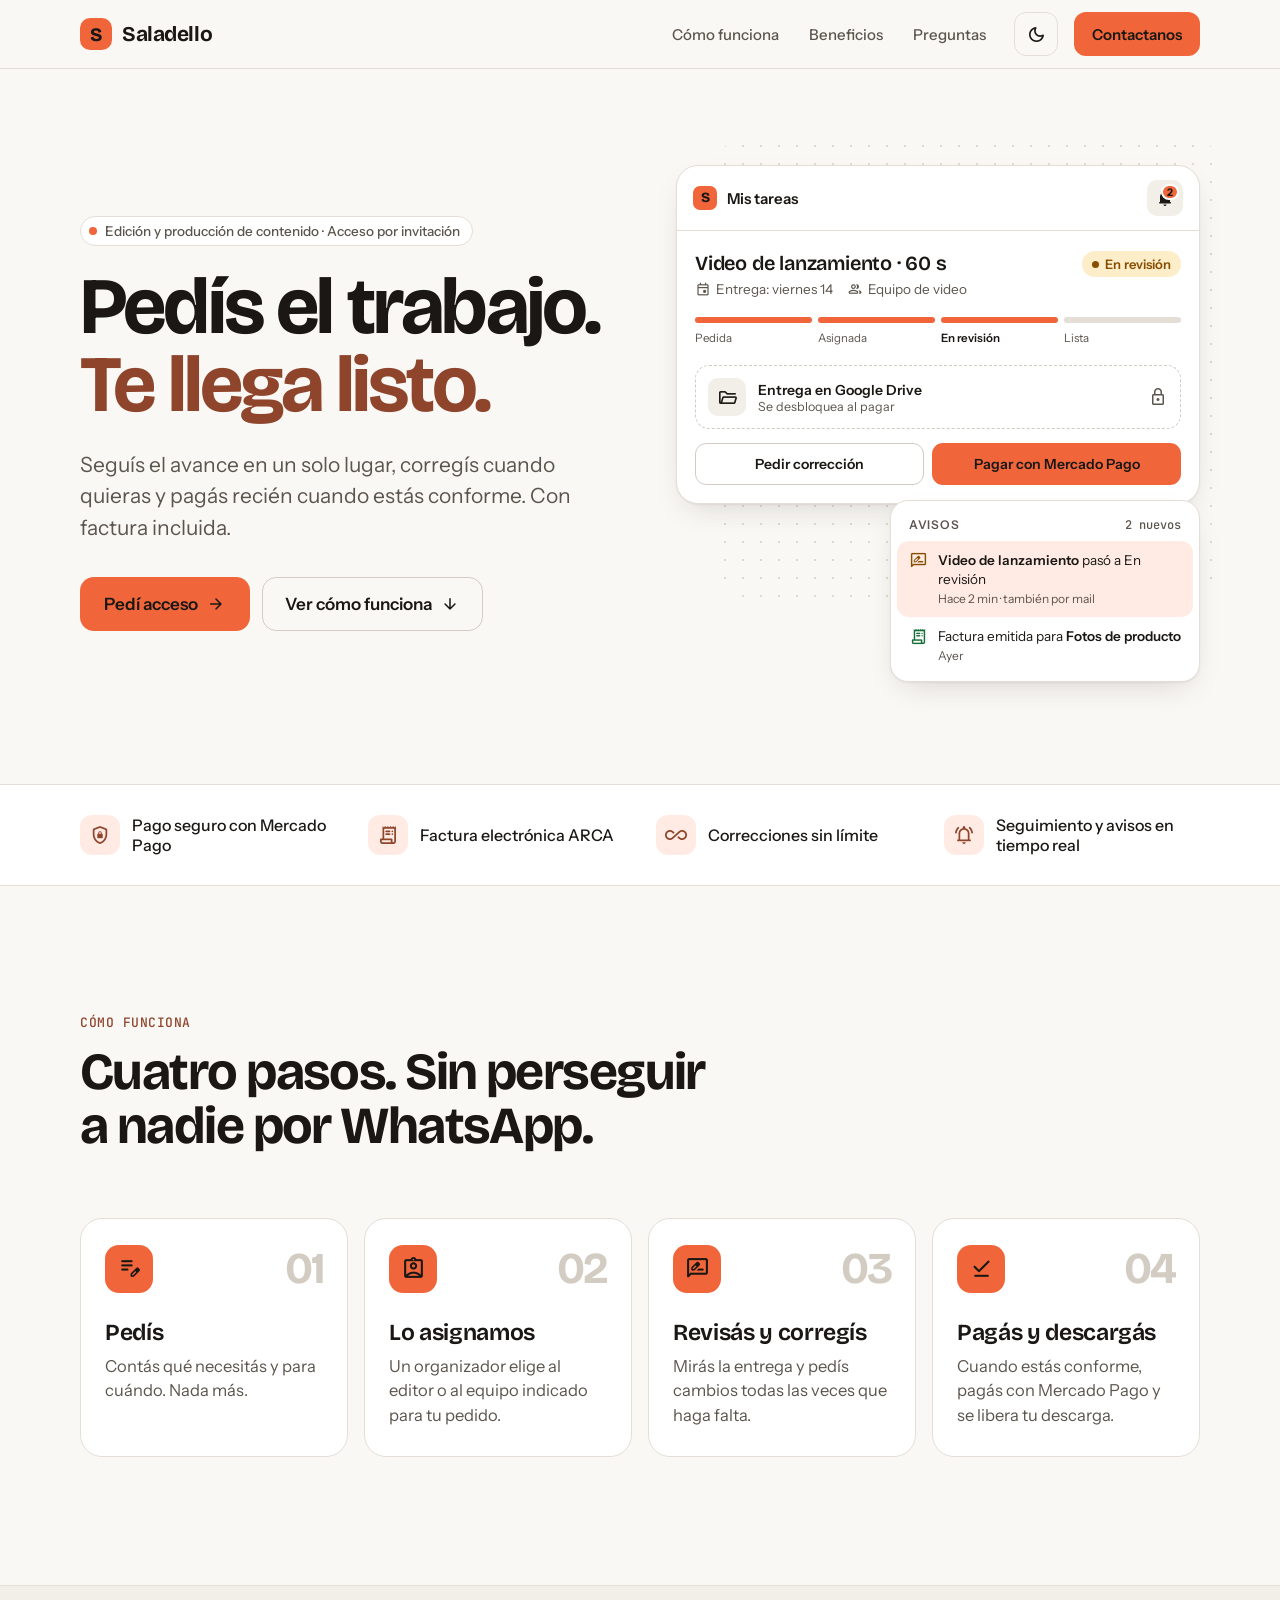
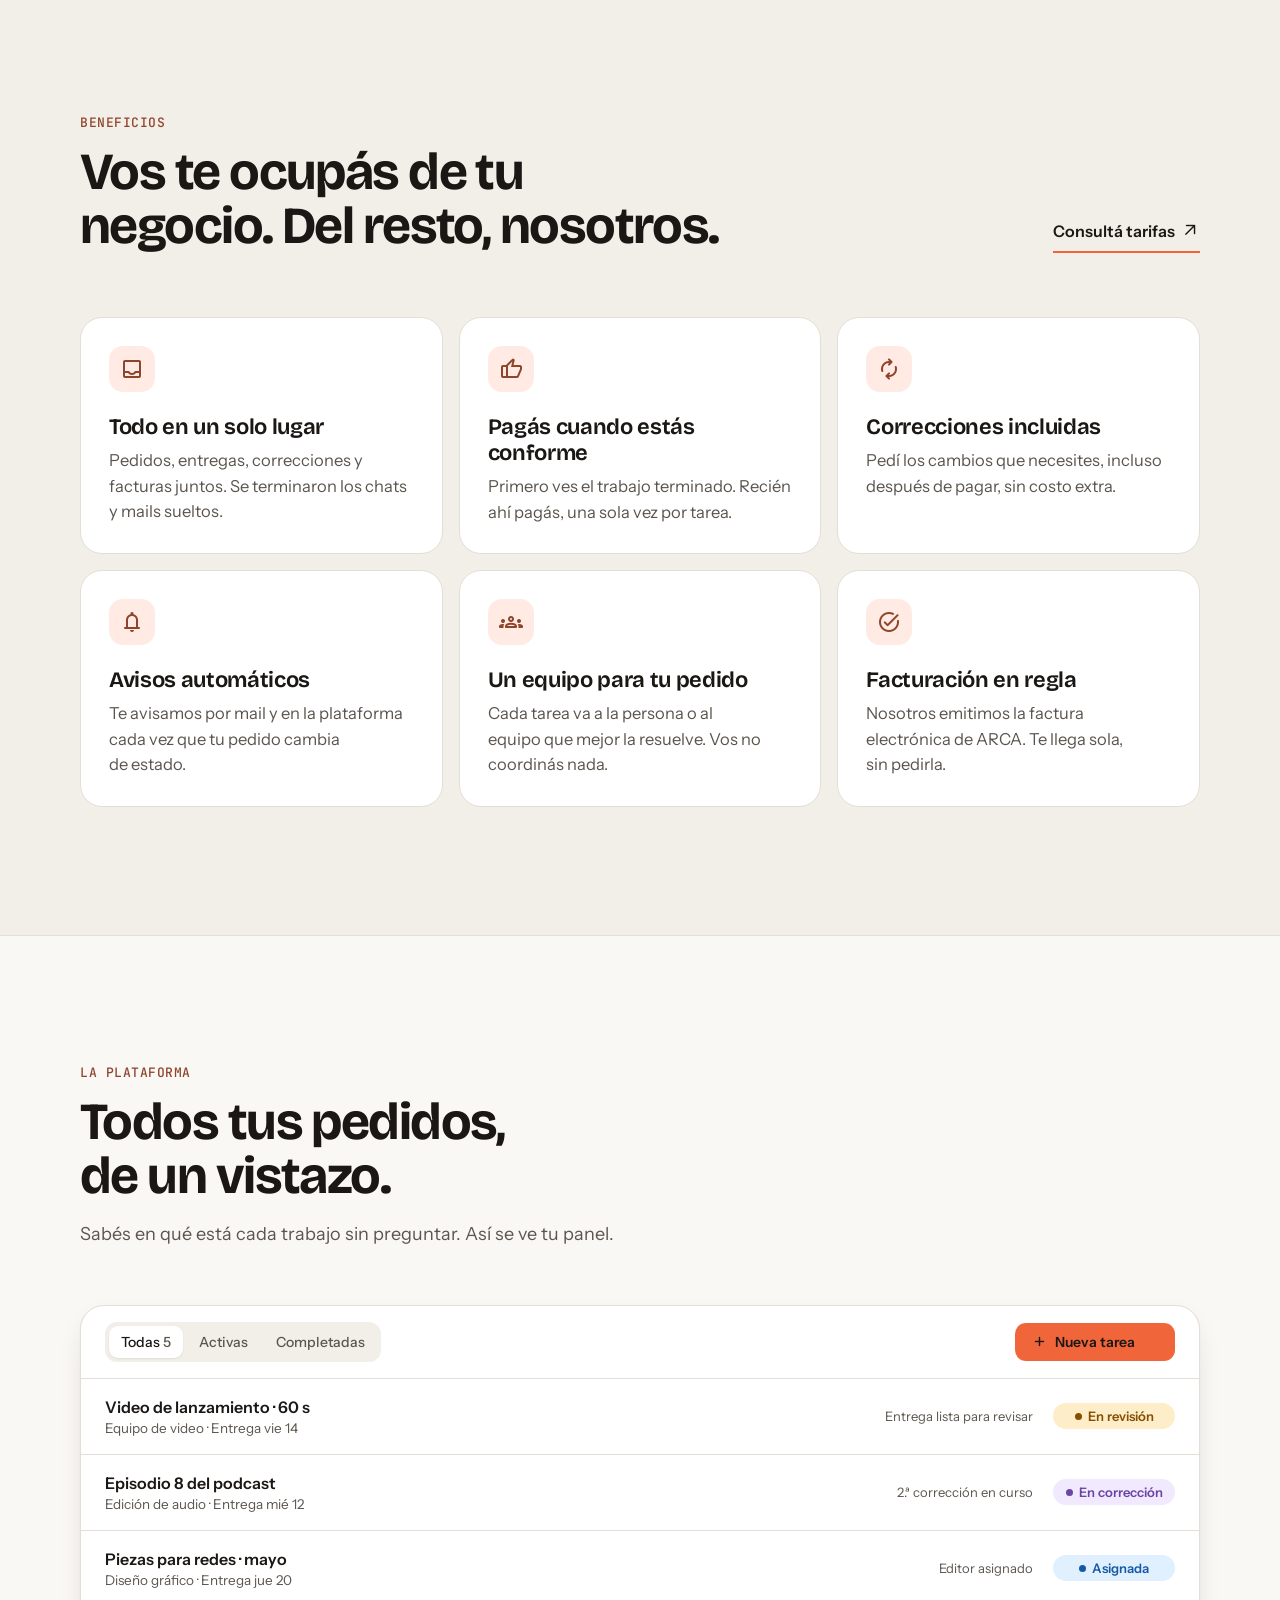
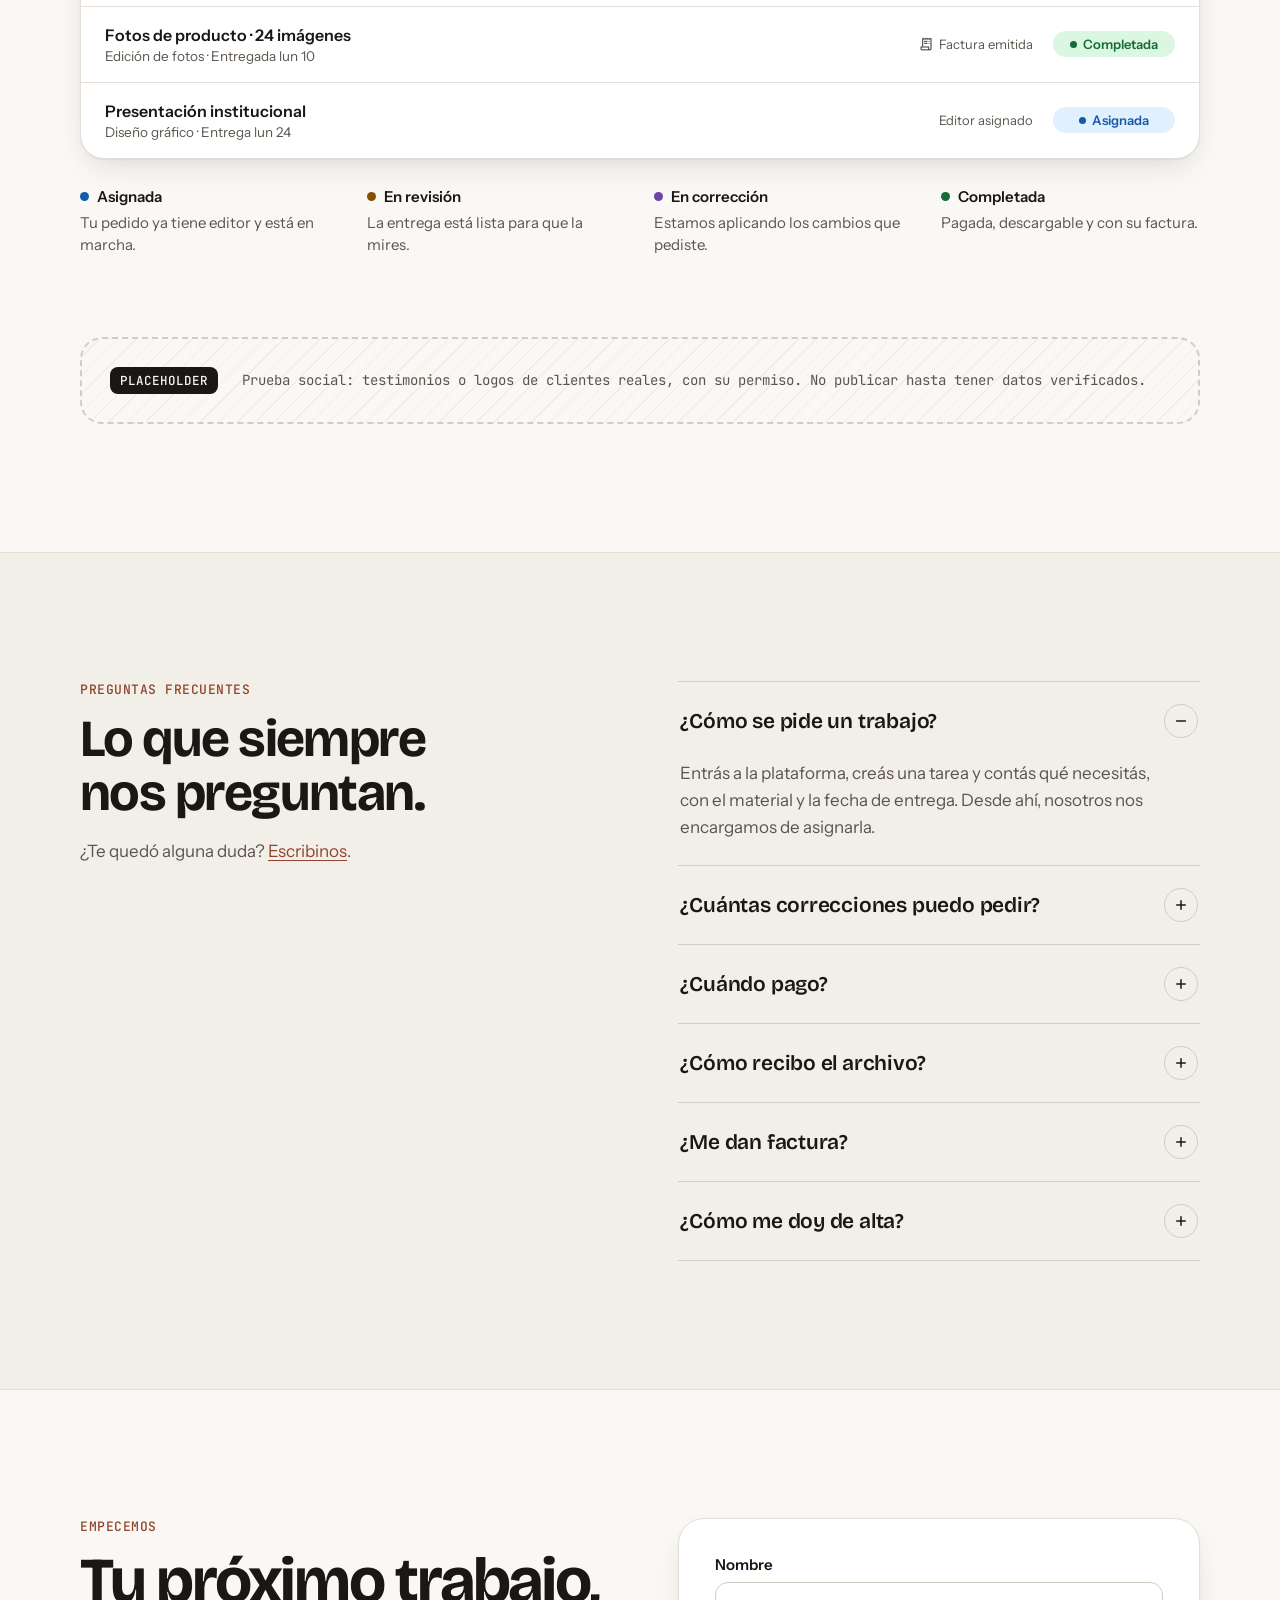
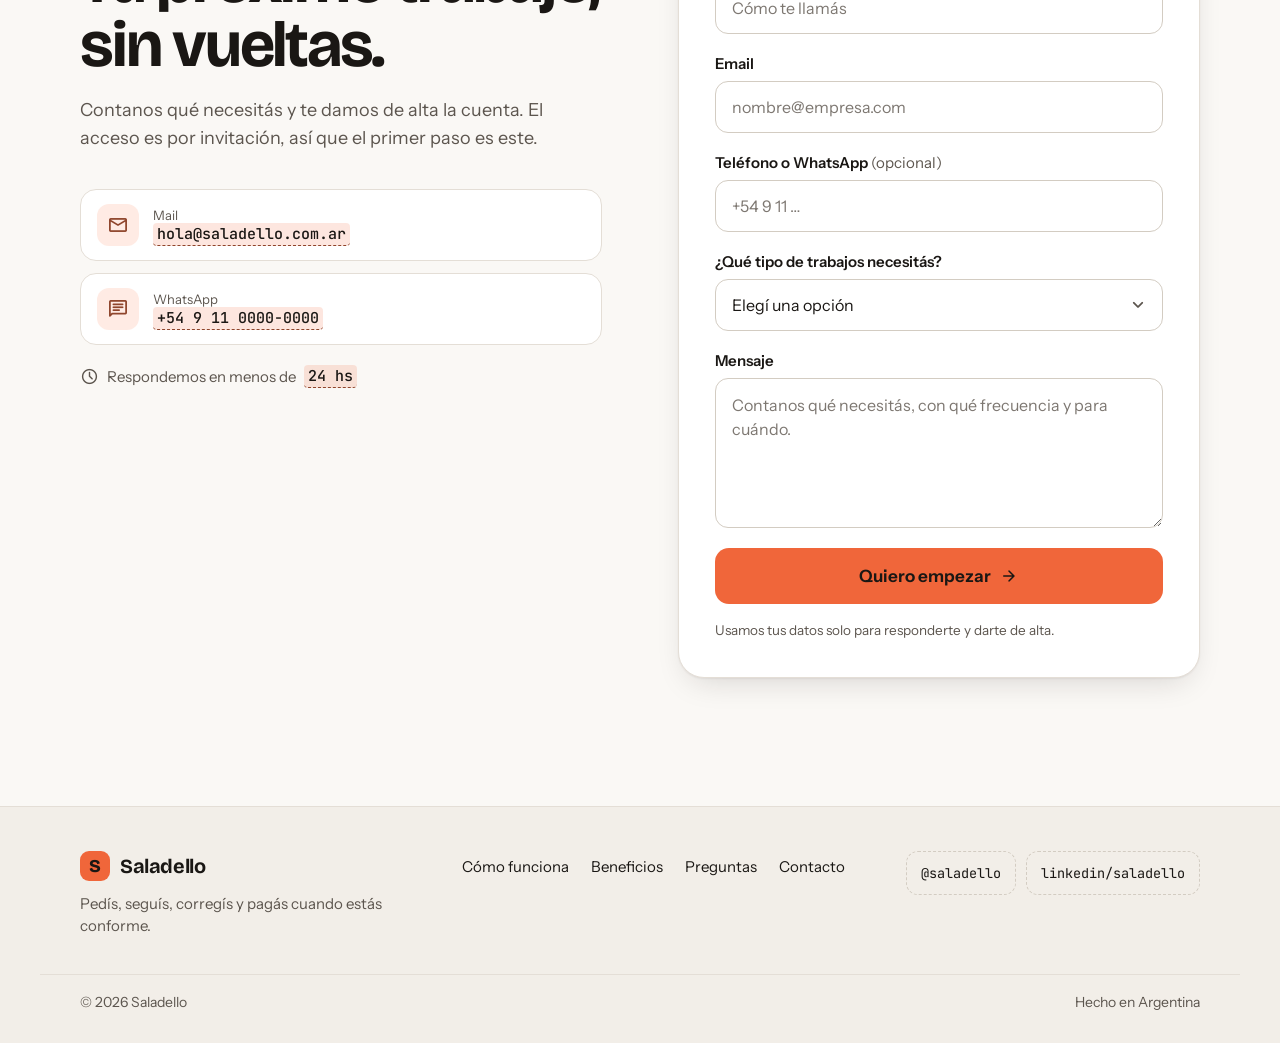
==== index.html @ 40bfe6dd "Landing de Saladello desde el diseño de Claude Design Página estática (HTML, CSS y JS) con modo clar" ====
<!DOCTYPE html>
<html lang="es-AR">
<head>
<meta charset="utf-8">
<meta name="viewport" content="width=device-width, initial-scale=1">
<title>Saladello — Pedís el trabajo, te llega listo</title>
<meta name="description" content="Pedí trabajos de edición a un equipo de editores, seguí el avance en un solo lugar, corregí cuando quieras y pagá recién cuando estás conforme, con factura incluida.">
<meta name="theme-color" content="#FAF8F5" media="(prefers-color-scheme: light)">
<meta name="theme-color" content="#141210" media="(prefers-color-scheme: dark)">
<script>
  // Aplica el tema antes de pintar para evitar el parpadeo.
  (function () {
    try {
      var t = localStorage.getItem('saladello-theme');
      if (t !== 'light' && t !== 'dark') t = matchMedia('(prefers-color-scheme: dark)').matches ? 'dark' : 'light';
      document.documentElement.dataset.theme = t;
    } catch (e) { document.documentElement.dataset.theme = 'light'; }
  })();
</script>
<link rel="preconnect" href="https://fonts.googleapis.com">
<link rel="preconnect" href="https://fonts.gstatic.com" crossorigin>
<link rel="stylesheet" href="https://fonts.googleapis.com/css2?family=Bricolage+Grotesque:opsz,wght@12..96,500..800&family=Instrument+Sans:wght@400..700&family=JetBrains+Mono:wght@400;500&display=swap">
<link rel="stylesheet" href="https://fonts.googleapis.com/css2?family=Material+Symbols+Rounded:opsz,wght,FILL,GRAD@20..48,300..500,0..1,0&display=block">
<link rel="stylesheet" href="styles.css">
</head>
<body>

<a class="skip" href="#contenido">Saltar al contenido</a>

<header class="site-header">
  <nav class="nav" aria-label="Principal">
    <a href="#inicio" class="brand" aria-label="Saladello, ir al inicio">
      <span class="logo" aria-hidden="true">S</span>
      <span class="brand-name">Saladello</span>
    </a>
    <div class="nav-links">
      <a href="#como-funciona">Cómo funciona</a>
      <a href="#beneficios">Beneficios</a>
      <a href="#preguntas">Preguntas</a>
    </div>
    <button type="button" class="icon-btn nav-theme" data-theme-toggle aria-label="Cambiar a modo oscuro" title="Cambiar a modo oscuro"><span class="ms" aria-hidden="true" data-theme-icon>dark_mode</span></button>
    <a href="#contacto" class="btn btn-sm btn-primary">Contactanos</a>
    <button type="button" class="icon-btn menu-btn" id="menu-btn" aria-expanded="false" aria-controls="menu-movil" aria-label="Abrir menú"><span class="ms ms-24" aria-hidden="true">menu</span></button>
  </nav>
  <div id="menu-movil" class="mobile-menu" hidden>
    <a href="#como-funciona">Cómo funciona</a>
    <a href="#beneficios">Beneficios</a>
    <a href="#preguntas">Preguntas</a>
    <button type="button" data-theme-toggle><span class="ms" aria-hidden="true" data-theme-icon>dark_mode</span><span data-theme-label>Cambiar a modo oscuro</span></button>
  </div>
</header>

<main id="contenido">

<section id="inicio" class="hero wrap" aria-labelledby="hero-title">
  <div>
    <p class="pill"><span class="dot" aria-hidden="true"></span>Edición y producción de contenido · Acceso por invitación</p>
    <h1 id="hero-title">Pedís el trabajo. <span class="accent-text">Te llega listo.</span></h1>
    <p class="lead">Seguís el avance en un solo lugar, corregís cuando quieras y pagás recién cuando estás conforme. Con factura incluida.</p>
    <div class="hero-ctas">
      <a href="#contacto" class="btn btn-lg btn-primary">Pedí acceso<span class="ms" aria-hidden="true">arrow_forward</span></a>
      <a href="#como-funciona" class="btn btn-lg btn-ghost">Ver cómo funciona<span class="ms" aria-hidden="true">arrow_downward</span></a>
    </div>
  </div>

  <div class="mock" role="img" aria-label="Ejemplo de la plataforma: una tarea en estado En revisión con su avance, la entrega en Google Drive y el aviso de cambio de estado.">
    <div class="mock-dots" aria-hidden="true"></div>
    <div class="card mock-card" aria-hidden="true">
      <div class="mock-top">
        <span class="logo logo-xs">S</span>
        <span class="mock-title">Mis tareas</span>
        <span class="bell"><span class="ms ms-fill">notifications</span><span class="badge">2</span></span>
      </div>
      <div class="mock-body">
        <div class="task-head">
          <div class="task-info">
            <div class="task-name">Video de lanzamiento · 60 s</div>
            <div class="task-meta"><span><span class="ms ms-16">event</span>Entrega: viernes 14</span><span><span class="ms ms-16">group</span>Equipo de video</span></div>
          </div>
          <span class="status st-amber"><span class="sdot"></span>En revisión</span>
        </div>
        <div class="progress"><div class="on"></div><div class="on"></div><div class="on"></div><div></div></div>
        <div class="progress-labels"><span>Pedida</span><span>Asignada</span><span class="cur">En revisión</span><span>Lista</span></div>
        <div class="drive">
          <span class="drive-icon"><span class="ms">folder_open</span></span>
          <div class="drive-text"><div class="t">Entrega en Google Drive</div><div class="s">Se desbloquea al pagar</div></div>
          <span class="ms muted">lock</span>
        </div>
        <div class="mock-actions">
          <span class="fake-btn">Pedir corrección</span>
          <span class="fake-btn primary">Pagar con Mercado Pago</span>
        </div>
      </div>
    </div>
    <div class="card notif" aria-hidden="true">
      <div class="notif-head"><span>Avisos</span><span class="mono">2 nuevos</span></div>
      <div class="notif-item unread">
        <span class="ms amber">rate_review</span>
        <div><strong>Video de lanzamiento</strong> pasó a En revisión<div class="when">Hace 2 min · también por mail</div></div>
      </div>
      <div class="notif-item">
        <span class="ms green">receipt_long</span>
        <div>Factura emitida para <strong>Fotos de producto</strong><div class="when">Ayer</div></div>
      </div>
    </div>
  </div>
</section>

<section class="guarantees" aria-label="Garantías">
  <ul class="wrap">
    <li><span class="g-icon ms" aria-hidden="true">shield_lock</span>Pago seguro con Mercado Pago</li>
    <li><span class="g-icon ms" aria-hidden="true">receipt_long</span>Factura electrónica ARCA</li>
    <li><span class="g-icon ms" aria-hidden="true">all_inclusive</span>Correcciones sin límite</li>
    <li><span class="g-icon ms" aria-hidden="true">notifications_active</span>Seguimiento y avisos en tiempo real</li>
  </ul>
</section>

<section id="como-funciona" class="section wrap" aria-labelledby="como-title">
  <div data-reveal="0" class="sec-head">
    <p class="eyebrow">CÓMO FUNCIONA</p>
    <h2 id="como-title">Cuatro pasos. Sin perseguir a nadie por WhatsApp.</h2>
  </div>
  <ol class="steps">
    <li data-reveal="0" class="tile">
      <div class="step-top"><span class="step-icon ms" aria-hidden="true">edit_note</span><span class="step-num">01</span></div>
      <h3>Pedís</h3>
      <p>Contás qué necesitás y para cuándo. Nada más.</p>
    </li>
    <li data-reveal="80" class="tile">
      <div class="step-top"><span class="step-icon ms" aria-hidden="true">assignment_ind</span><span class="step-num">02</span></div>
      <h3>Lo asignamos</h3>
      <p>Un organizador elige al editor o al equipo indicado para tu pedido.</p>
    </li>
    <li data-reveal="160" class="tile">
      <div class="step-top"><span class="step-icon ms" aria-hidden="true">rate_review</span><span class="step-num">03</span></div>
      <h3>Revisás y corregís</h3>
      <p>Mirás la entrega y pedís cambios todas las veces que haga falta.</p>
    </li>
    <li data-reveal="240" class="tile">
      <div class="step-top"><span class="step-icon ms" aria-hidden="true">download_done</span><span class="step-num">04</span></div>
      <h3>Pagás y descargás</h3>
      <p>Cuando estás conforme, pagás con Mercado Pago y se libera tu descarga.</p>
    </li>
  </ol>
</section>

<section id="beneficios" class="band" aria-labelledby="ben-title">
  <div class="section wrap">
    <div data-reveal="0" class="ben-head">
      <div class="sec-head">
        <p class="eyebrow">BENEFICIOS</p>
        <h2 id="ben-title">Vos te ocupás de tu negocio. Del resto, nosotros.</h2>
      </div>
      <a href="#contacto" class="underline-link">Consultá tarifas<span class="ms" aria-hidden="true">arrow_outward</span></a>
    </div>
    <div class="benefits">
      <article data-reveal="0" class="tile">
        <span class="b-icon ms" aria-hidden="true">inbox</span>
        <h3>Todo en un solo lugar</h3>
        <p>Pedidos, entregas, correcciones y facturas juntos. Se terminaron los chats y mails sueltos.</p>
      </article>
      <article data-reveal="60" class="tile">
        <span class="b-icon ms" aria-hidden="true">thumb_up</span>
        <h3>Pagás cuando estás conforme</h3>
        <p>Primero ves el trabajo terminado. Recién ahí pagás, una sola vez por tarea.</p>
      </article>
      <article data-reveal="120" class="tile">
        <span class="b-icon ms" aria-hidden="true">autorenew</span>
        <h3>Correcciones incluidas</h3>
        <p>Pedí los cambios que necesites, incluso después de pagar, sin costo extra.</p>
      </article>
      <article data-reveal="0" class="tile">
        <span class="b-icon ms" aria-hidden="true">notifications</span>
        <h3>Avisos automáticos</h3>
        <p>Te avisamos por mail y en la plataforma cada vez que tu pedido cambia de estado.</p>
      </article>
      <article data-reveal="60" class="tile">
        <span class="b-icon ms" aria-hidden="true">groups</span>
        <h3>Un equipo para tu pedido</h3>
        <p>Cada tarea va a la persona o al equipo que mejor la resuelve. Vos no coordinás nada.</p>
      </article>
      <article data-reveal="120" class="tile">
        <span class="b-icon ms" aria-hidden="true">task_alt</span>
        <h3>Facturación en regla</h3>
        <p>Nosotros emitimos la factura electrónica de ARCA. Te llega sola, sin pedirla.</p>
      </article>
    </div>
  </div>
</section>

<section id="producto" class="section wrap" aria-labelledby="prod-title">
  <div data-reveal="0" class="sec-head wide">
    <p class="eyebrow">LA PLATAFORMA</p>
    <h2 id="prod-title">Todos tus pedidos, de un vistazo.</h2>
    <p class="sub">Sabés en qué está cada trabajo sin preguntar. Así se ve tu panel.</p>
  </div>
  <div data-reveal="0" class="card panel" role="img" aria-label="Vista de ejemplo de la lista de tareas con estados Asignada, En revisión, Completada y En corrección.">
    <div class="panel-bar" aria-hidden="true">
      <div class="tabs"><span class="active">Todas <span class="muted">5</span></span><span>Activas</span><span>Completadas</span></div>
      <span class="fake-btn primary new-task"><span class="ms ms-19">add</span>Nueva tarea</span>
    </div>
    <div aria-hidden="true">
      <div class="row">
        <div class="row-main"><div class="row-title">Video de lanzamiento · 60 s</div><div class="row-sub">Equipo de video · Entrega vie 14</div></div>
        <span class="row-note">Entrega lista para revisar</span>
        <span class="status st-amber fixed"><span class="sdot"></span>En revisión</span>
      </div>
      <div class="row">
        <div class="row-main"><div class="row-title">Episodio 8 del podcast</div><div class="row-sub">Edición de audio · Entrega mié 12</div></div>
        <span class="row-note">2.ª corrección en curso</span>
        <span class="status st-violet fixed"><span class="sdot"></span>En corrección</span>
      </div>
      <div class="row">
        <div class="row-main"><div class="row-title">Piezas para redes · mayo</div><div class="row-sub">Diseño gráfico · Entrega jue 20</div></div>
        <span class="row-note">Editor asignado</span>
        <span class="status st-blue fixed"><span class="sdot"></span>Asignada</span>
      </div>
      <div class="row">
        <div class="row-main"><div class="row-title">Fotos de producto · 24 imágenes</div><div class="row-sub">Edición de fotos · Entregada lun 10</div></div>
        <span class="row-note"><span class="ms ms-16">receipt_long</span>Factura emitida</span>
        <span class="status st-green fixed"><span class="sdot"></span>Completada</span>
      </div>
      <div class="row">
        <div class="row-main"><div class="row-title">Presentación institucional</div><div class="row-sub">Diseño gráfico · Entrega lun 24</div></div>
        <span class="row-note">Editor asignado</span>
        <span class="status st-blue fixed"><span class="sdot"></span>Asignada</span>
      </div>
    </div>
  </div>
  <dl class="legend">
    <div><dt><span class="ldot" style="background:var(--blue-fg)" aria-hidden="true"></span>Asignada</dt><dd>Tu pedido ya tiene editor y está en marcha.</dd></div>
    <div><dt><span class="ldot" style="background:var(--amber-fg)" aria-hidden="true"></span>En revisión</dt><dd>La entrega está lista para que la mires.</dd></div>
    <div><dt><span class="ldot" style="background:var(--violet-fg)" aria-hidden="true"></span>En corrección</dt><dd>Estamos aplicando los cambios que pediste.</dd></div>
    <div><dt><span class="ldot" style="background:var(--green-fg)" aria-hidden="true"></span>Completada</dt><dd>Pagada, descargable y con su factura.</dd></div>
  </dl>

  <aside class="social-placeholder" id="social-proof" aria-label="Espacio reservado para prueba social">
    <span class="ph-tag">PLACEHOLDER</span>
    <p>Prueba social: testimonios o logos de clientes reales, con su permiso. No publicar hasta tener datos verificados.</p>
  </aside>
</section>

<section id="preguntas" class="band" aria-labelledby="faq-title">
  <div class="section wrap faq-grid">
    <div data-reveal="0">
      <p class="eyebrow">PREGUNTAS FRECUENTES</p>
      <h2 id="faq-title">Lo que siempre nos preguntan.</h2>
      <p class="sub">¿Te quedó alguna duda? <a href="#contacto">Escribinos</a>.</p>
    </div>
    <div class="faq" id="faq">
      <div class="faq-item">
        <h3><button type="button" id="faq-b0" aria-expanded="true" aria-controls="faq-p0">¿Cómo se pide un trabajo?<span class="faq-icon ms" aria-hidden="true">remove</span></button></h3>
        <div id="faq-p0" role="region" aria-labelledby="faq-b0" class="faq-panel">Entrás a la plataforma, creás una tarea y contás qué necesitás, con el material y la fecha de entrega. Desde ahí, nosotros nos encargamos de asignarla.</div>
      </div>
      <div class="faq-item">
        <h3><button type="button" id="faq-b1" aria-expanded="false" aria-controls="faq-p1">¿Cuántas correcciones puedo pedir?<span class="faq-icon ms" aria-hidden="true">add</span></button></h3>
        <div id="faq-p1" role="region" aria-labelledby="faq-b1" class="faq-panel" hidden>Todas las que necesites. Pedís los cambios desde la misma tarea y te avisamos cuando estén listos para revisar.</div>
      </div>
      <div class="faq-item">
        <h3><button type="button" id="faq-b2" aria-expanded="false" aria-controls="faq-p2">¿Cuándo pago?<span class="faq-icon ms" aria-hidden="true">add</span></button></h3>
        <div id="faq-p2" role="region" aria-labelledby="faq-b2" class="faq-panel" hidden>Recién cuando estás conforme con el trabajo. Pagás por Mercado Pago una sola vez por tarea, aunque después pidas más correcciones.</div>
      </div>
      <div class="faq-item">
        <h3><button type="button" id="faq-b3" aria-expanded="false" aria-controls="faq-p3">¿Cómo recibo el archivo?<span class="faq-icon ms" aria-hidden="true">add</span></button></h3>
        <div id="faq-p3" role="region" aria-labelledby="faq-b3" class="faq-panel" hidden>El editor sube el resultado a una carpeta de Google Drive. Cuando pagás, se te desbloquea el link de descarga dentro de la tarea.</div>
      </div>
      <div class="faq-item">
        <h3><button type="button" id="faq-b4" aria-expanded="false" aria-controls="faq-p4">¿Me dan factura?<span class="faq-icon ms" aria-hidden="true">add</span></button></h3>
        <div id="faq-p4" role="region" aria-labelledby="faq-b4" class="faq-panel" hidden>Sí. Emitimos la factura electrónica de ARCA (ex AFIP) por cada tarea pagada y te avisamos cuando está disponible.</div>
      </div>
      <div class="faq-item">
        <h3><button type="button" id="faq-b5" aria-expanded="false" aria-controls="faq-p5">¿Cómo me doy de alta?<span class="faq-icon ms" aria-hidden="true">add</span></button></h3>
        <div id="faq-p5" role="region" aria-labelledby="faq-b5" class="faq-panel" hidden>El acceso es por invitación, no hay registro público. Escribinos desde el formulario de abajo y te creamos la cuenta.</div>
      </div>
    </div>
  </div>
</section>

<section id="contacto" class="section wrap" aria-labelledby="contact-title">
  <div class="contact-grid">
    <div data-reveal="0">
      <p class="eyebrow">EMPECEMOS</p>
      <h2 id="contact-title" class="h-xl">Tu próximo trabajo, sin vueltas.</h2>
      <p class="sub narrow">Contanos qué necesitás y te damos de alta la cuenta. El acceso es por invitación, así que el primer paso es este.</p>
      <ul class="channels">
        <li><a data-href="mail" href="#" class="channel"><span class="b-icon ms" aria-hidden="true">mail</span><span class="ch-text"><span class="ch-label">Mail</span><span class="ph" data-ph="contactEmail" title="Marcador: reemplazar por el mail real"></span></span></a></li>
        <li><a data-href="whatsapp" href="#" target="_blank" rel="noopener" class="channel"><span class="b-icon ms" aria-hidden="true">chat</span><span class="ch-text"><span class="ch-label">WhatsApp</span><span class="ph" data-ph="whatsapp" title="Marcador: reemplazar por el WhatsApp real"></span></span></a></li>
      </ul>
      <p class="response"><span class="ms ms-19" aria-hidden="true">schedule</span>Respondemos en menos de <span class="ph ph-ink" data-ph="responseTime" title="Marcador: plazo de respuesta"></span></p>
    </div>

    <div data-reveal="80" class="card form-card">
      <form id="contact-form" novalidate aria-labelledby="contact-title">
        <div class="field-row">
          <div class="field">
            <label for="f-name">Nombre</label>
            <input id="f-name" name="name" type="text" autocomplete="name" required aria-describedby="e-name" placeholder="Cómo te llamás">
            <span id="e-name" class="err" hidden></span>
          </div>
          <div class="field">
            <label for="f-email">Email</label>
            <input id="f-email" name="email" type="email" inputmode="email" autocomplete="email" required aria-describedby="e-email" placeholder="nombre@empresa.com">
            <span id="e-email" class="err" hidden></span>
          </div>
        </div>
        <div class="field-row">
          <div class="field">
            <label for="f-phone">Teléfono o WhatsApp <span class="opt">(opcional)</span></label>
            <input id="f-phone" name="phone" type="tel" inputmode="tel" autocomplete="tel" aria-describedby="e-phone" placeholder="+54 9 11 …">
            <span id="e-phone" class="err" hidden></span>
          </div>
          <div class="field">
            <label for="f-type">¿Qué tipo de trabajos necesitás?</label>
            <div class="select-wrap">
              <select id="f-type" name="type" required aria-describedby="e-type">
                <option value="">Elegí una opción</option>
                <option value="video">Edición de video</option>
                <option value="foto">Edición de fotos</option>
                <option value="diseno">Diseño gráfico y piezas para redes</option>
                <option value="audio">Edición de audio o podcast</option>
                <option value="textos">Redacción y corrección de textos</option>
                <option value="varios">Varios / todavía no sé</option>
              </select>
              <span class="ms select-caret" aria-hidden="true">expand_more</span>
            </div>
            <span id="e-type" class="err" hidden></span>
          </div>
        </div>
        <div class="field">
          <label for="f-msg">Mensaje</label>
          <textarea id="f-msg" name="message" rows="5" required aria-describedby="e-message" placeholder="Contanos qué necesitás, con qué frecuencia y para cuándo."></textarea>
          <span id="e-message" class="err" hidden></span>
        </div>
        <p role="alert" class="form-fail" id="form-fail" hidden>No pudimos enviar tu mensaje. Probá de nuevo en un rato o escribinos a <span data-ph-text="contactEmail"></span>.</p>
        <button type="submit" class="btn-submit" id="submit-btn"><span id="submit-label">Quiero empezar</span><span class="ms" aria-hidden="true" id="submit-icon">arrow_forward</span></button>
        <p class="privacy">Usamos tus datos solo para responderte y darte de alta.</p>
      </form>
      <div class="success" id="form-success" hidden>
        <span class="ok-icon ms" aria-hidden="true">check</span>
        <h3 id="ok-title" tabindex="-1">Gracias, te respondemos en menos de <span class="ph ph-lg" data-ph="responseTime"></span>.</h3>
        <p>Te vamos a escribir a <strong id="sent-to"></strong> para darte de alta y coordinar tu primer pedido.</p>
        <button type="button" class="btn-outline" id="form-reset">Enviar otra consulta</button>
      </div>
      <div class="sr-only" aria-live="polite" id="form-live"></div>
    </div>
  </div>
</section>

</main>

<footer class="site-footer">
  <div class="wrap footer-top">
    <div class="footer-brand">
      <a href="#inicio" class="brand" aria-label="Saladello, ir al inicio"><span class="logo logo-sm" aria-hidden="true">S</span><span class="brand-name">Saladello</span></a>
      <p>Pedís, seguís, corregís y pagás cuando estás conforme.</p>
    </div>
    <nav class="footer-nav" aria-label="Pie de página">
      <a href="#como-funciona">Cómo funciona</a>
      <a href="#beneficios">Beneficios</a>
      <a href="#preguntas">Preguntas</a>
      <a href="#contacto">Contacto</a>
    </nav>
    <div class="socials">
      <a data-href="instagram" href="#" class="social" aria-label="Instagram de Saladello" title="Marcador: link de Instagram"><span data-ph-text="instagram"></span></a>
      <a data-href="linkedin" href="#" class="social" aria-label="LinkedIn de Saladello" title="Marcador: link de LinkedIn"><span data-ph-text="linkedin"></span></a>
    </div>
  </div>
  <div class="wrap footer-bottom">
    <span>© <span id="year"></span> Saladello</span>
    <span>Hecho en Argentina</span>
  </div>
</footer>

<script src="main.js"></script>
</body>
</html>
---- styles.css ----
/* ===== Tokens ===== */
:root{
  --accent:#F0663A;--on-accent:#1A1714;
  --bg:#FAF8F5;--bg-2:#F2EEE8;--surface:#FFFFFF;--field:#FFFFFF;
  --ink:#1A1714;--muted:#5C554E;--line:#E4DED6;--line-2:#D3CCC2;
  --shadow:0 1px 2px rgba(26,23,20,.06),0 12px 32px -12px rgba(26,23,20,.18);
  --danger:oklch(0.5 0.19 27);--ok:oklch(0.5 0.13 150);
  --blue-fg:oklch(0.47 0.14 255);--blue-bg:oklch(0.95 0.03 255);
  --amber-fg:oklch(0.48 0.11 65);--amber-bg:oklch(0.95 0.05 85);
  --green-fg:oklch(0.47 0.12 150);--green-bg:oklch(0.95 0.04 150);
  --violet-fg:oklch(0.48 0.15 300);--violet-bg:oklch(0.95 0.03 300);
  --accent-soft:color-mix(in oklab,var(--accent) 14%,var(--surface));
  --accent-text:color-mix(in oklab,var(--accent) 58%,var(--ink));
  --ph-bg:color-mix(in oklab,var(--accent) 16%,transparent);
  --display:'Bricolage Grotesque',sans-serif;
  --mono:'JetBrains Mono',monospace;
  --gutter:clamp(20px,5vw,40px);
  color-scheme:light;
}
:root[data-theme="dark"]{
  --bg:#141210;--bg-2:#1B1815;--surface:#211E1A;--field:#1A1714;
  --ink:#F3EFEA;--muted:#ADA59B;--line:#322D28;--line-2:#423C35;
  --shadow:0 1px 2px rgba(0,0,0,.4),0 16px 40px -16px rgba(0,0,0,.7);
  --danger:oklch(0.76 0.14 27);--ok:oklch(0.8 0.12 150);
  --blue-fg:oklch(0.82 0.09 255);--blue-bg:oklch(0.32 0.06 255);
  --amber-fg:oklch(0.85 0.1 80);--amber-bg:oklch(0.33 0.05 75);
  --green-fg:oklch(0.83 0.1 150);--green-bg:oklch(0.31 0.05 150);
  --violet-fg:oklch(0.83 0.09 300);--violet-bg:oklch(0.32 0.06 300);
  color-scheme:dark;
}

/* ===== Base ===== */
html{scroll-behavior:smooth;-webkit-text-size-adjust:100%}
body{margin:0;background:var(--bg);color:var(--ink);font-family:'Instrument Sans',system-ui,sans-serif;-webkit-font-smoothing:antialiased;overflow-x:clip;transition:background-color .3s,color .3s}
*,*::before,*::after{box-sizing:border-box}
a{color:var(--accent-text);text-decoration-thickness:1px;text-underline-offset:3px}
a:hover{color:var(--ink)}
:focus-visible{outline:3px solid var(--accent);outline-offset:3px;border-radius:8px}
::selection{background:var(--accent);color:var(--on-accent)}
[hidden]{display:none!important}
@media (prefers-reduced-motion: reduce){html{scroll-behavior:auto}*,*::before,*::after{transition:none!important;animation:none!important}}

.wrap{max-width:1200px;margin:0 auto;padding-left:var(--gutter);padding-right:var(--gutter)}
.ms{font-family:'Material Symbols Rounded';font-weight:normal;font-style:normal;font-size:20px;line-height:1;letter-spacing:normal;text-transform:none;white-space:nowrap;direction:ltr;-webkit-font-feature-settings:'liga';font-feature-settings:'liga'}
.ms-16{font-size:16px}.ms-19{font-size:19px}.ms-24{font-size:24px}
.ms-fill{font-variation-settings:'FILL' 1}
.muted{color:var(--muted)}
.mono{font-family:var(--mono)}
.accent-text{color:var(--accent-text)}
.sr-only{position:absolute;width:1px;height:1px;overflow:hidden;clip:rect(0 0 0 0);white-space:nowrap}

.skip{position:absolute;left:12px;top:-60px;z-index:100;background:var(--ink);color:var(--bg);padding:10px 14px;border-radius:10px;font-weight:600;text-decoration:none}
.skip:focus{top:12px;color:var(--bg)}

/* ===== Buttons ===== */
.btn{display:inline-flex;align-items:center;gap:8px;font-weight:600;text-decoration:none;transition:transform .2s,box-shadow .2s,background-color .2s,border-color .2s}
.btn-primary{background:var(--accent);color:var(--on-accent)}
.btn-primary:hover{color:var(--on-accent)}
.btn-sm{height:44px;padding:0 18px;border-radius:12px;font-size:15px}
.btn-sm:hover{transform:translateY(-1px);box-shadow:0 8px 20px -8px var(--accent)}
.btn-lg{height:54px;padding:0 24px;border-radius:14px;font-size:17px}
.btn-lg.btn-primary:hover{transform:translateY(-2px);box-shadow:0 12px 28px -10px var(--accent)}
.btn-ghost{padding:0 22px;border:1.5px solid var(--line-2);color:var(--ink)}
.btn-ghost:hover{background:var(--bg-2);border-color:var(--ink);color:var(--ink)}
.icon-btn{width:44px;height:44px;border-radius:12px;border:1px solid var(--line);background:transparent;color:var(--ink);display:grid;place-items:center;cursor:pointer;transition:background-color .2s}
.icon-btn:hover{background:var(--bg-2)}
.icon-btn .ms{font-size:21px}
.icon-btn .ms-24{font-size:24px}

/* ===== Header ===== */
.site-header{position:sticky;top:0;z-index:50;background:color-mix(in oklab,var(--bg) 84%,transparent);backdrop-filter:saturate(1.4) blur(14px);-webkit-backdrop-filter:saturate(1.4) blur(14px);border-bottom:1px solid var(--line)}
.nav{max-width:1200px;margin:0 auto;padding:0 var(--gutter);height:68px;display:flex;align-items:center;gap:16px}
.brand{display:flex;align-items:center;gap:10px;text-decoration:none;color:var(--ink);margin-right:auto}
.brand:hover{color:var(--ink)}
.logo{width:32px;height:32px;border-radius:10px;background:var(--accent);color:var(--on-accent);display:grid;place-items:center;font-family:var(--display);font-weight:800;font-size:19px;line-height:1}
.logo-sm{width:30px;height:30px;border-radius:9px;font-size:18px}
.logo-xs{width:24px;height:24px;border-radius:7px;font-size:14px}
.brand-name{font-family:var(--display);font-weight:700;font-size:21px;letter-spacing:-0.02em}
.nav-links{display:flex;align-items:center;gap:6px}
.nav-links a{color:var(--muted);text-decoration:none;font-weight:500;font-size:15px;padding:10px 12px;border-radius:10px;transition:color .2s}
.nav-links a:hover{color:var(--ink)}
.menu-btn{display:none}
.mobile-menu{border-top:1px solid var(--line);padding:12px var(--gutter) 20px;display:flex;flex-direction:column;gap:4px;background:var(--bg)}
.mobile-menu a{color:var(--ink);text-decoration:none;font-weight:500;font-size:18px;padding:14px 4px;border-bottom:1px solid var(--line)}
.mobile-menu button{display:flex;align-items:center;gap:10px;background:transparent;border:0;color:var(--ink);font:inherit;font-weight:500;font-size:18px;padding:14px 4px;cursor:pointer;text-align:left}
.mobile-menu button .ms{font-size:22px}
@media (max-width:859.98px){
  .nav-links,.nav-theme{display:none}
  .menu-btn{display:grid}
}
@media (min-width:860px){.mobile-menu{display:none!important}}

/* ===== Hero ===== */
.hero{padding-top:clamp(40px,8vw,96px);padding-bottom:clamp(56px,8vw,104px);display:grid;grid-template-columns:repeat(auto-fit,minmax(min(100%,440px),1fr));gap:clamp(40px,6vw,72px);align-items:center}
.pill{display:inline-flex;align-items:center;gap:8px;margin:0 0 22px;padding:6px 12px 6px 8px;border:1px solid var(--line);border-radius:999px;font-size:13.5px;font-weight:500;color:var(--muted);background:var(--surface)}
.dot{width:8px;height:8px;border-radius:50%;background:var(--accent);flex:none}
h1{font-family:var(--display);font-weight:700;font-size:clamp(42px,7.4vw,80px);line-height:0.98;letter-spacing:-0.035em;margin:0;text-wrap:balance}
.lead{font-size:clamp(18px,2.1vw,21px);line-height:1.5;color:var(--muted);margin:24px 0 0;max-width:34em;text-wrap:pretty}
.hero-ctas{display:flex;flex-wrap:wrap;gap:12px;margin-top:34px}

/* Hero mock */
.card{background:var(--surface);border:1px solid var(--line);box-shadow:var(--shadow)}
.mock{position:relative;padding-bottom:178px}
.mock-dots{position:absolute;inset:-28px -20px 80px 40px;border-radius:32px;background-image:radial-gradient(var(--line-2) 1.2px,transparent 1.2px);background-size:18px 18px;opacity:.7}
.mock-card{position:relative;border-radius:22px;overflow:hidden}
.mock-top{display:flex;align-items:center;gap:10px;padding:14px 16px;border-bottom:1px solid var(--line)}
.mock-title{font-weight:600;font-size:15px;margin-right:auto}
.bell{position:relative;width:36px;height:36px;border-radius:10px;background:var(--bg-2);display:grid;place-items:center}
.badge{position:absolute;top:4px;right:4px;min-width:16px;height:16px;padding:0 4px;border-radius:8px;background:var(--accent);color:var(--on-accent);font-size:10.5px;font-weight:700;display:grid;place-items:center;border:2px solid var(--surface)}
.mock-body{padding:20px 18px 18px}
.task-head{display:flex;flex-wrap:wrap;align-items:flex-start;gap:10px 12px}
.task-info{flex:1 1 200px;min-width:0}
.task-name{font-family:var(--display);font-weight:600;font-size:20px;letter-spacing:-0.01em}
.task-meta{display:flex;flex-wrap:wrap;gap:4px 14px;margin-top:6px;font-size:13.5px;color:var(--muted)}
.task-meta>span{display:inline-flex;align-items:center;gap:5px}
.status{display:inline-flex;align-items:center;gap:6px;padding:5px 10px;border-radius:999px;font-size:13px;font-weight:600;white-space:nowrap}
.status.fixed{padding:5px 11px;min-width:122px;justify-content:center}
.sdot{width:7px;height:7px;border-radius:50%;background:currentColor}
.st-amber{background:var(--amber-bg);color:var(--amber-fg)}
.st-violet{background:var(--violet-bg);color:var(--violet-fg)}
.st-blue{background:var(--blue-bg);color:var(--blue-fg)}
.st-green{background:var(--green-bg);color:var(--green-fg)}
.progress{display:grid;grid-template-columns:repeat(4,1fr);gap:6px;margin-top:20px}
.progress>div{height:6px;border-radius:3px;background:var(--line)}
.progress>div.on{background:var(--accent)}
.progress-labels{display:grid;grid-template-columns:repeat(4,1fr);gap:6px;margin-top:8px;font-size:11.5px;color:var(--muted)}
.progress-labels .cur{color:var(--ink);font-weight:600}
.drive{display:flex;align-items:center;gap:12px;margin-top:20px;padding:12px;border:1px dashed var(--line-2);border-radius:14px}
.drive-icon{width:38px;height:38px;border-radius:10px;background:var(--bg-2);display:grid;place-items:center;flex:none}
.drive-icon .ms{font-size:21px}
.drive-text{min-width:0;flex:1}
.drive-text .t{font-size:14px;font-weight:600}
.drive-text .s{font-size:12.5px;color:var(--muted)}
.mock-actions{display:flex;flex-wrap:wrap;gap:8px;margin-top:14px}
.fake-btn{flex:1 1 140px;height:42px;border-radius:11px;border:1.5px solid var(--line-2);display:grid;place-items:center;font-size:14px;font-weight:600}
.fake-btn.primary{flex-basis:160px;background:var(--accent);color:var(--on-accent);border-color:transparent}
.notif{position:absolute;right:0;bottom:0;width:min(310px,90%);border-radius:18px;padding:6px}
.notif-head{display:flex;align-items:center;justify-content:space-between;padding:10px 12px 8px;font-size:12px;font-weight:600;letter-spacing:.06em;text-transform:uppercase;color:var(--muted)}
.notif-head .mono{letter-spacing:0;text-transform:none;font-weight:500}
.notif-item{display:flex;gap:10px;padding:10px 12px;border-radius:12px;font-size:13.5px;line-height:1.4}
.notif-item.unread{background:var(--accent-soft)}
.notif-item .ms{font-size:19px;line-height:1.1}
.notif-item strong{font-weight:600}
.notif-item .when{color:var(--muted);font-size:12px;margin-top:2px}
.amber{color:var(--amber-fg)}.green{color:var(--green-fg)}

/* ===== Guarantees ===== */
.guarantees{border-block:1px solid var(--line);background:var(--surface)}
.guarantees ul{list-style:none;margin:0 auto;padding-top:clamp(22px,3vw,30px);padding-bottom:clamp(22px,3vw,30px);display:grid;grid-template-columns:repeat(auto-fit,minmax(min(100%,230px),1fr));gap:18px 32px}
.guarantees li{display:flex;align-items:center;gap:12px;font-weight:500;font-size:16px}
.g-icon{width:40px;height:40px;flex:none;border-radius:12px;background:var(--accent-soft);color:var(--accent-text);display:grid;place-items:center;font-size:22px}

/* ===== Sections ===== */
.section{padding-top:clamp(72px,10vw,128px);padding-bottom:clamp(72px,10vw,128px)}
section[id]{scroll-margin-top:72px}
.band{background:var(--bg-2);border-block:1px solid var(--line)}
.sec-head{max-width:640px}
.sec-head.wide{max-width:680px}
.eyebrow{margin:0 0 14px;font-family:var(--mono);font-size:13px;letter-spacing:.04em;color:var(--accent-text);font-weight:500}
h2{font-family:var(--display);font-weight:700;font-size:clamp(32px,4.8vw,52px);line-height:1.04;letter-spacing:-0.03em;margin:0;text-wrap:balance}
h2.h-xl{font-size:clamp(36px,5.6vw,64px);line-height:1;letter-spacing:-0.035em}
.sub{font-size:18px;line-height:1.55;color:var(--muted);margin:18px 0 0;text-wrap:pretty}
.sub.narrow{margin-top:20px;max-width:30em}
.tile{position:relative;border-radius:22px;background:var(--surface);border:1px solid var(--line)}
.tile h3{font-family:var(--display);font-weight:650;letter-spacing:-0.015em}
.tile p{margin:0;color:var(--muted);font-size:16.5px;line-height:1.5;text-wrap:pretty}

/* Steps */
.steps{list-style:none;margin:clamp(40px,6vw,64px) 0 0;padding:0;display:grid;grid-template-columns:repeat(auto-fit,minmax(min(100%,240px),1fr));gap:16px}
.steps .tile{padding:26px 24px 28px}
.steps h3{font-size:23px;margin:26px 0 8px}
.step-top{display:flex;align-items:center;justify-content:space-between}
.step-icon{width:48px;height:48px;border-radius:14px;background:var(--accent);color:var(--on-accent);display:grid;place-items:center;font-size:25px}
.step-num{font-family:var(--display);font-weight:700;font-size:44px;line-height:1;color:var(--line-2);letter-spacing:-0.04em}

/* Benefits */
.ben-head{display:flex;flex-wrap:wrap;align-items:flex-end;justify-content:space-between;gap:20px 40px}
.underline-link{display:inline-flex;align-items:center;gap:6px;font-weight:600;font-size:16px;color:var(--ink);text-decoration:none;padding:10px 0;border-bottom:2px solid var(--accent)}
.underline-link:hover{color:var(--accent-text)}
.underline-link .ms{font-size:19px}
.benefits{margin-top:clamp(40px,6vw,64px);display:grid;grid-template-columns:repeat(auto-fit,minmax(min(100%,300px),1fr));gap:16px}
.benefits .tile{padding:28px}
.benefits h3{font-size:22px;margin:22px 0 8px}
.benefits p{line-height:1.55}
.b-icon{width:46px;height:46px;flex:none;border-radius:14px;background:var(--accent-soft);color:var(--accent-text);display:grid;place-items:center;font-size:24px}

/* Product panel */
.panel{margin-top:clamp(36px,5vw,56px);border-radius:24px;overflow:hidden}
.panel-bar{display:flex;flex-wrap:wrap;align-items:center;gap:12px;padding:16px clamp(16px,3vw,24px);border-bottom:1px solid var(--line)}
.tabs{display:flex;gap:4px;padding:4px;border-radius:12px;background:var(--bg-2);margin-right:auto;font-size:14px;font-weight:500}
.tabs>span{padding:7px 12px;color:var(--muted)}
.tabs>span.active{border-radius:9px;background:var(--surface);box-shadow:0 1px 2px rgba(0,0,0,.08);color:var(--ink)}
.new-task{display:inline-flex;align-items:center;gap:6px;flex:none;height:38px;padding:0 14px}
.row{display:flex;flex-wrap:wrap;align-items:center;gap:8px 20px;padding:18px clamp(16px,3vw,24px);border-bottom:1px solid var(--line)}
.row:last-child{border-bottom:0}
.row-main{flex:1 1 240px;min-width:0}
.row-title{font-weight:600;font-size:16px}
.row-sub{font-size:13.5px;color:var(--muted);margin-top:3px}
.row-note{display:inline-flex;align-items:center;gap:5px;font-size:13px;color:var(--muted);flex:0 1 auto}
.legend{margin:28px 0 0;display:grid;grid-template-columns:repeat(auto-fit,minmax(min(100%,230px),1fr));gap:18px 28px}
.legend dt{display:flex;align-items:center;gap:8px;font-weight:600;font-size:15px}
.legend dd{margin:6px 0 0;color:var(--muted);font-size:15px;line-height:1.5}
.ldot{width:9px;height:9px;border-radius:50%}
.social-placeholder{margin-top:clamp(48px,7vw,80px);padding:28px;border:2px dashed var(--line-2);border-radius:22px;display:flex;flex-wrap:wrap;gap:14px 24px;align-items:center;background:repeating-linear-gradient(135deg,transparent 0 12px,color-mix(in oklab,var(--line) 45%,transparent) 12px 13px)}
.ph-tag{font-family:var(--mono);font-size:12.5px;font-weight:500;padding:5px 10px;border-radius:8px;background:var(--ink);color:var(--bg)}
.social-placeholder p{margin:0;flex:1 1 300px;font-family:var(--mono);font-size:14px;line-height:1.6;color:var(--muted)}

/* FAQ */
.faq-grid{display:grid;grid-template-columns:repeat(auto-fit,minmax(min(100%,340px),1fr));gap:40px clamp(40px,6vw,80px);align-items:start}
.faq-grid .sub{font-size:17px}
.faq{border-top:1px solid var(--line-2)}
.faq-item{border-bottom:1px solid var(--line-2)}
.faq h3{margin:0}
.faq button{width:100%;display:flex;align-items:center;justify-content:space-between;gap:16px;padding:22px 2px;background:none;border:0;color:var(--ink);font:inherit;font-family:var(--display);font-weight:600;font-size:clamp(18px,2.2vw,21px);letter-spacing:-0.01em;text-align:left;cursor:pointer}
.faq-icon{width:34px;height:34px;flex:none;border-radius:50%;border:1px solid var(--line-2);display:grid;place-items:center;font-size:20px}
.faq-panel{padding:0 48px 24px 2px;color:var(--muted);font-size:17px;line-height:1.6}

/* Contact */
.contact-grid{display:grid;grid-template-columns:repeat(auto-fit,minmax(min(100%,360px),1fr));gap:40px clamp(40px,6vw,80px);align-items:start}
.channels{list-style:none;margin:36px 0 0;padding:0;display:flex;flex-direction:column;gap:12px}
.channel{display:flex;align-items:center;gap:14px;padding:14px 16px;border-radius:16px;border:1px solid var(--line);background:var(--surface);color:var(--ink);text-decoration:none;transition:border-color .2s}
.channel:hover{border-color:var(--ink);color:var(--ink)}
.channel .b-icon{width:42px;height:42px;border-radius:12px;font-size:22px}
.ch-text{min-width:0}
.ch-label{display:block;font-size:13px;color:var(--muted)}
/* Marcadores: texto a reemplazar por datos reales (se ven resaltados a propósito) */
.ph{font-family:var(--mono);font-size:15px;font-weight:500;background:var(--ph-bg);border-bottom:1.5px dashed var(--accent-text);padding:1px 4px;border-radius:4px;overflow-wrap:anywhere}
.ph-ink{color:var(--ink);font-size:inherit}
.ph-lg{font-family:inherit;font-size:inherit;font-weight:inherit;border-bottom-width:2px;padding:0 4px}
.response{display:flex;align-items:center;flex-wrap:wrap;gap:8px;margin:20px 0 0;color:var(--muted);font-size:15px}

.form-card{border-radius:26px;padding:clamp(22px,4vw,36px);position:relative}
form{display:flex;flex-direction:column;gap:20px}
.field-row{display:grid;grid-template-columns:repeat(auto-fit,minmax(min(100%,220px),1fr));gap:20px}
.field{display:flex;flex-direction:column;gap:8px}
.field label{font-weight:600;font-size:15px}
.opt{font-weight:400;color:var(--muted)}
.field input,.field select,.field textarea{width:100%;border-radius:13px;border:1.5px solid var(--line-2);background:var(--field);color:var(--ink);font:inherit;font-size:16px;transition:border-color .2s,box-shadow .2s}
.field input{height:52px;padding:0 16px}
.field select{height:52px;padding:0 44px 0 16px;appearance:none;-webkit-appearance:none;cursor:pointer}
.field textarea{padding:14px 16px;line-height:1.5;resize:vertical;min-height:132px}
.field input:focus,.field select:focus,.field textarea:focus{outline:none;border-color:var(--accent);box-shadow:0 0 0 4px color-mix(in oklab,var(--accent) 25%,transparent)}
.field [aria-invalid="true"]{border-color:var(--danger)}
.field input::placeholder,.field textarea::placeholder{color:color-mix(in oklab,var(--muted) 80%,transparent)}
.field :disabled{opacity:.6;cursor:not-allowed}
.select-wrap{position:relative}
.select-caret{position:absolute;right:14px;top:50%;transform:translateY(-50%);pointer-events:none;font-size:22px;color:var(--muted)}
.err{display:flex;align-items:center;gap:6px;color:var(--danger);font-size:14px;font-weight:500}
.err::before{content:'error';font-family:'Material Symbols Rounded';font-size:17px;line-height:1;font-feature-settings:'liga'}
.form-fail{margin:0;padding:12px 14px;border-radius:12px;border:1px solid var(--danger);color:var(--danger);font-size:15px;line-height:1.45}
.btn-submit{height:56px;border:0;border-radius:14px;background:var(--accent);color:var(--on-accent);font:inherit;font-weight:650;font-size:17px;cursor:pointer;display:flex;align-items:center;justify-content:center;gap:8px;transition:transform .2s,box-shadow .2s,opacity .2s}
.btn-submit:hover{transform:translateY(-2px);box-shadow:0 12px 28px -10px var(--accent)}
.btn-submit:active{transform:translateY(0)}
.btn-submit:disabled{opacity:.75;cursor:progress;transform:none;box-shadow:none}
.privacy{margin:-4px 0 0;font-size:13.5px;color:var(--muted);line-height:1.5}
.success{padding:clamp(12px,3vw,28px) 0;display:flex;flex-direction:column;align-items:flex-start;gap:16px}
.ok-icon{width:60px;height:60px;border-radius:18px;background:var(--green-bg);color:var(--green-fg);display:grid;place-items:center;font-size:32px}
.success h3{font-family:var(--display);font-weight:700;font-size:clamp(26px,3.4vw,34px);letter-spacing:-0.02em;line-height:1.1;margin:0;outline:none}
.success p{margin:0;color:var(--muted);font-size:17px;line-height:1.55}
.success strong{color:var(--ink);font-weight:600;overflow-wrap:anywhere}
.btn-outline{margin-top:8px;height:48px;padding:0 18px;border-radius:12px;border:1.5px solid var(--line-2);background:transparent;color:var(--ink);font:inherit;font-weight:600;font-size:15px;cursor:pointer}
.btn-outline:hover{background:var(--bg-2)}

/* ===== Footer ===== */
.site-footer{border-top:1px solid var(--line);background:var(--bg-2)}
.footer-top{padding-top:44px;padding-bottom:36px;display:flex;flex-wrap:wrap;gap:28px 48px;align-items:flex-start;justify-content:space-between}
.footer-brand{display:flex;flex-direction:column;gap:12px;max-width:320px}
.footer-brand .brand-name{font-size:20px}
.footer-brand p{margin:0;color:var(--muted);font-size:15px;line-height:1.5}
.footer-nav{display:flex;flex-wrap:wrap;gap:6px 22px}
.footer-nav a{color:var(--ink);text-decoration:none;font-size:15px;padding:6px 0}
.footer-nav a:hover{color:var(--accent-text)}
.socials{display:flex;flex-wrap:wrap;gap:10px}
.social{display:inline-flex;align-items:center;gap:8px;height:44px;padding:0 14px;border-radius:12px;border:1.5px dashed var(--line-2);color:var(--ink);text-decoration:none;font-family:var(--mono);font-size:13.5px}
.social:hover{border-color:var(--ink);color:var(--ink)}
.footer-bottom{padding-top:18px;padding-bottom:32px;border-top:1px solid var(--line);display:flex;flex-wrap:wrap;gap:8px 24px;justify-content:space-between;color:var(--muted);font-size:14px}

/* ===== Reveal on scroll ===== */
.reveal-init{opacity:0;transform:translateY(20px);transition:opacity .7s ease,transform .7s cubic-bezier(.2,.7,.2,1)}
.reveal-init.revealed{opacity:1;transform:none}
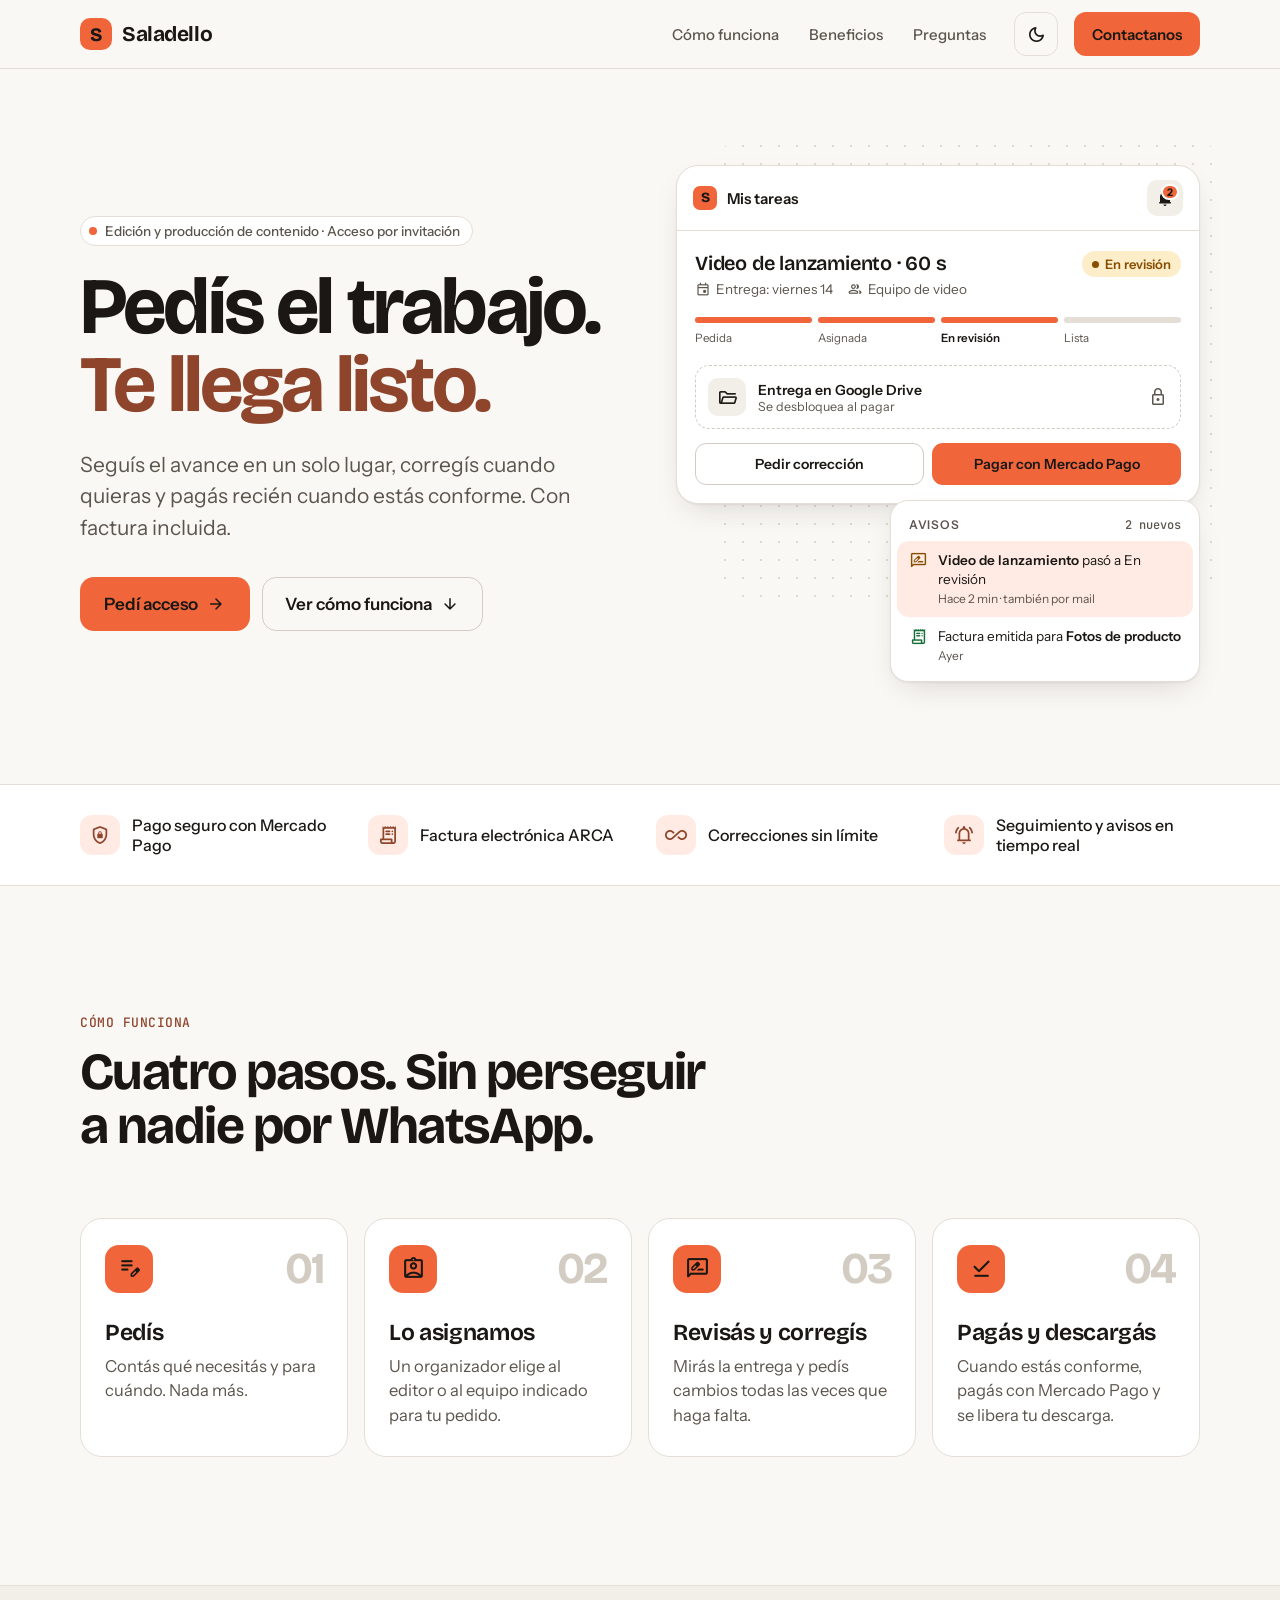
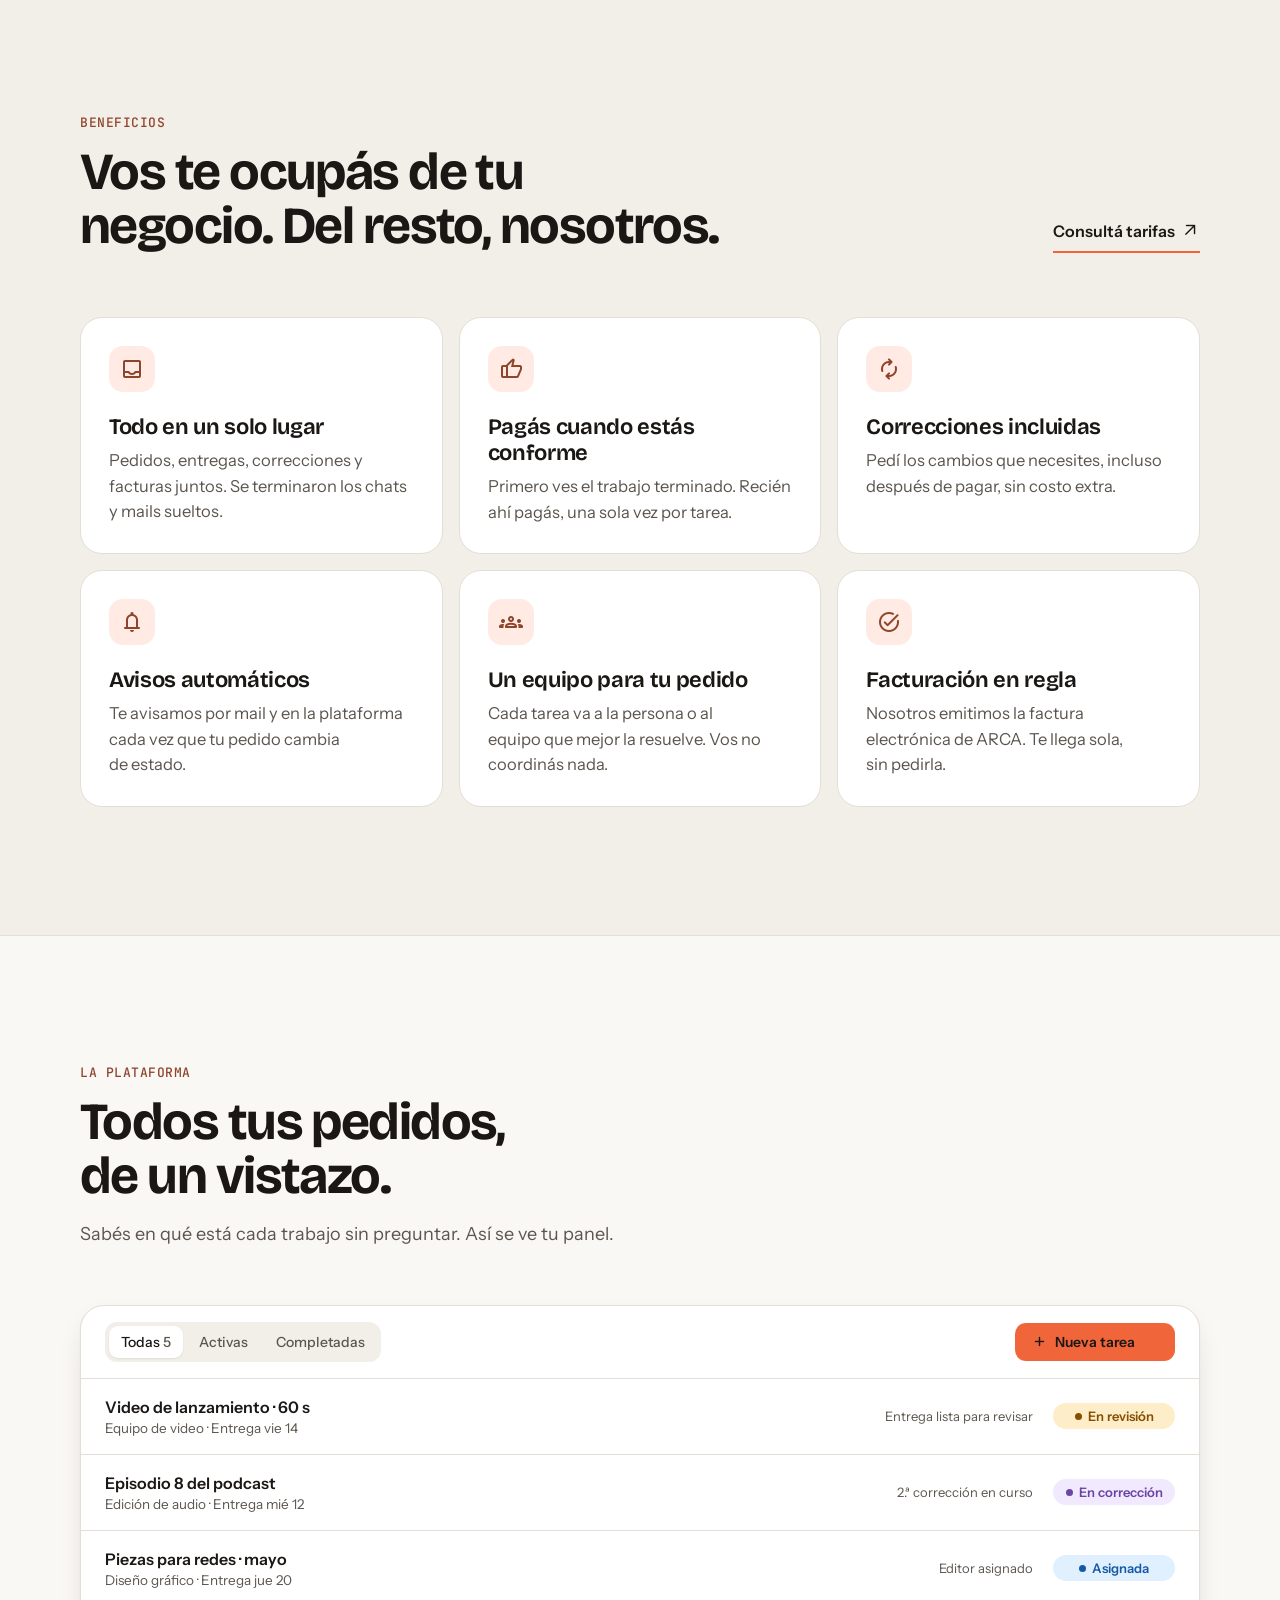
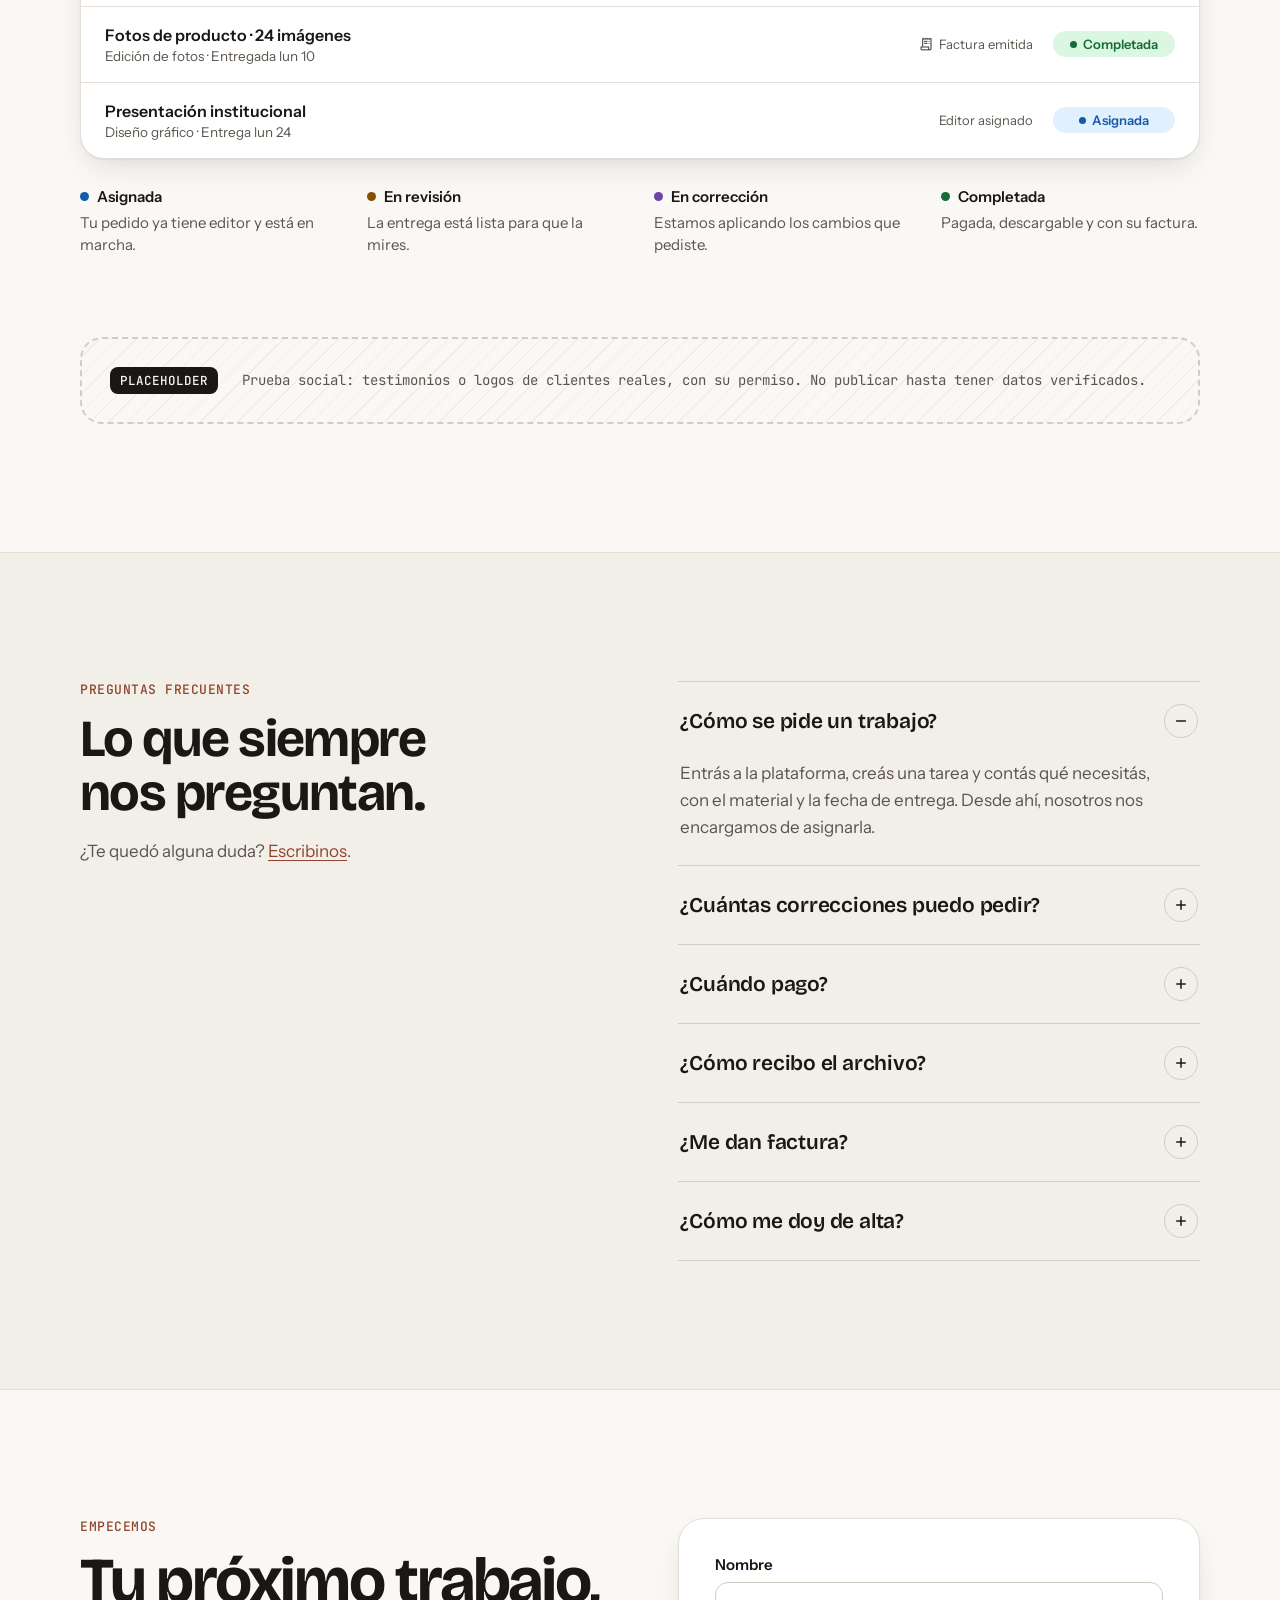
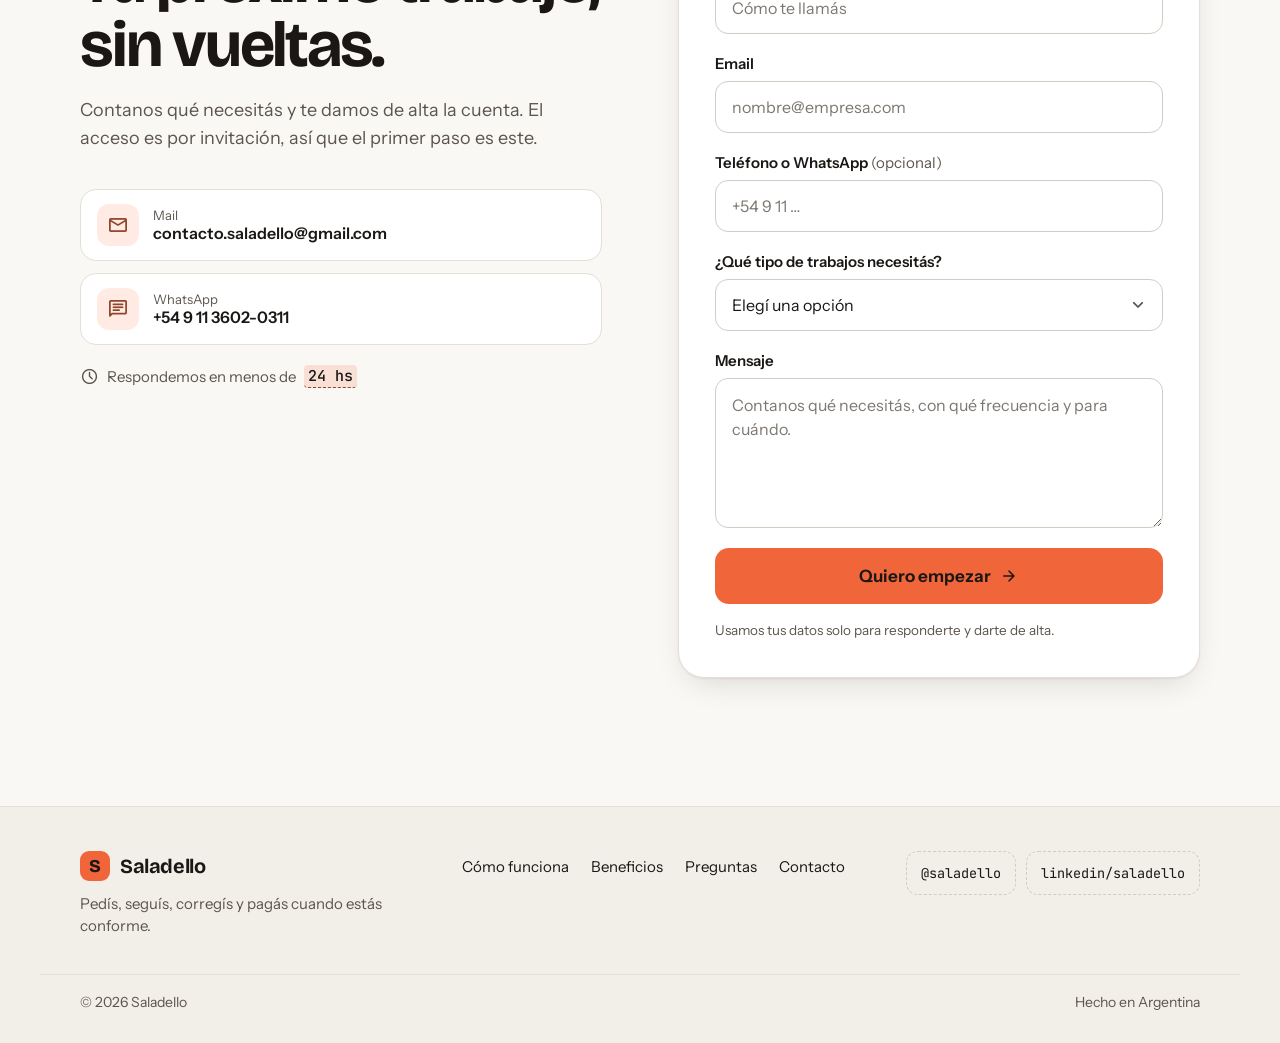
==== commit 18741ec7: "Formulario de contacto envía por mail y datos de contacto reales Las consultas llegan a contacto.sal" ====
--- a/index.html
+++ b/index.html
@@ -283,8 +283,8 @@
       <h2 id="contact-title" class="h-xl">Tu próximo trabajo, sin vueltas.</h2>
       <p class="sub narrow">Contanos qué necesitás y te damos de alta la cuenta. El acceso es por invitación, así que el primer paso es este.</p>
       <ul class="channels">
-        <li><a data-href="mail" href="#" class="channel"><span class="b-icon ms" aria-hidden="true">mail</span><span class="ch-text"><span class="ch-label">Mail</span><span class="ph" data-ph="contactEmail" title="Marcador: reemplazar por el mail real"></span></span></a></li>
-        <li><a data-href="whatsapp" href="#" target="_blank" rel="noopener" class="channel"><span class="b-icon ms" aria-hidden="true">chat</span><span class="ch-text"><span class="ch-label">WhatsApp</span><span class="ph" data-ph="whatsapp" title="Marcador: reemplazar por el WhatsApp real"></span></span></a></li>
+        <li><a data-href="mail" href="#" class="channel"><span class="b-icon ms" aria-hidden="true">mail</span><span class="ch-text"><span class="ch-label">Mail</span><span class="ch-value" data-ph="contactEmail"></span></span></a></li>
+        <li><a data-href="whatsapp" href="#" target="_blank" rel="noopener" class="channel"><span class="b-icon ms" aria-hidden="true">chat</span><span class="ch-text"><span class="ch-label">WhatsApp</span><span class="ch-value" data-ph="whatsapp"></span></span></a></li>
       </ul>
       <p class="response"><span class="ms ms-19" aria-hidden="true">schedule</span>Respondemos en menos de <span class="ph ph-ink" data-ph="responseTime" title="Marcador: plazo de respuesta"></span></p>
     </div>
--- a/styles.css
+++ b/styles.css
@@ -223,6 +223,7 @@
 .channel .b-icon{width:42px;height:42px;border-radius:12px;font-size:22px}
 .ch-text{min-width:0}
 .ch-label{display:block;font-size:13px;color:var(--muted)}
+.ch-value{display:block;font-size:16px;font-weight:600;overflow-wrap:anywhere}
 /* Marcadores: texto a reemplazar por datos reales (se ven resaltados a propósito) */
 .ph{font-family:var(--mono);font-size:15px;font-weight:500;background:var(--ph-bg);border-bottom:1.5px dashed var(--accent-text);padding:1px 4px;border-radius:4px;overflow-wrap:anywhere}
 .ph-ink{color:var(--ink);font-size:inherit}
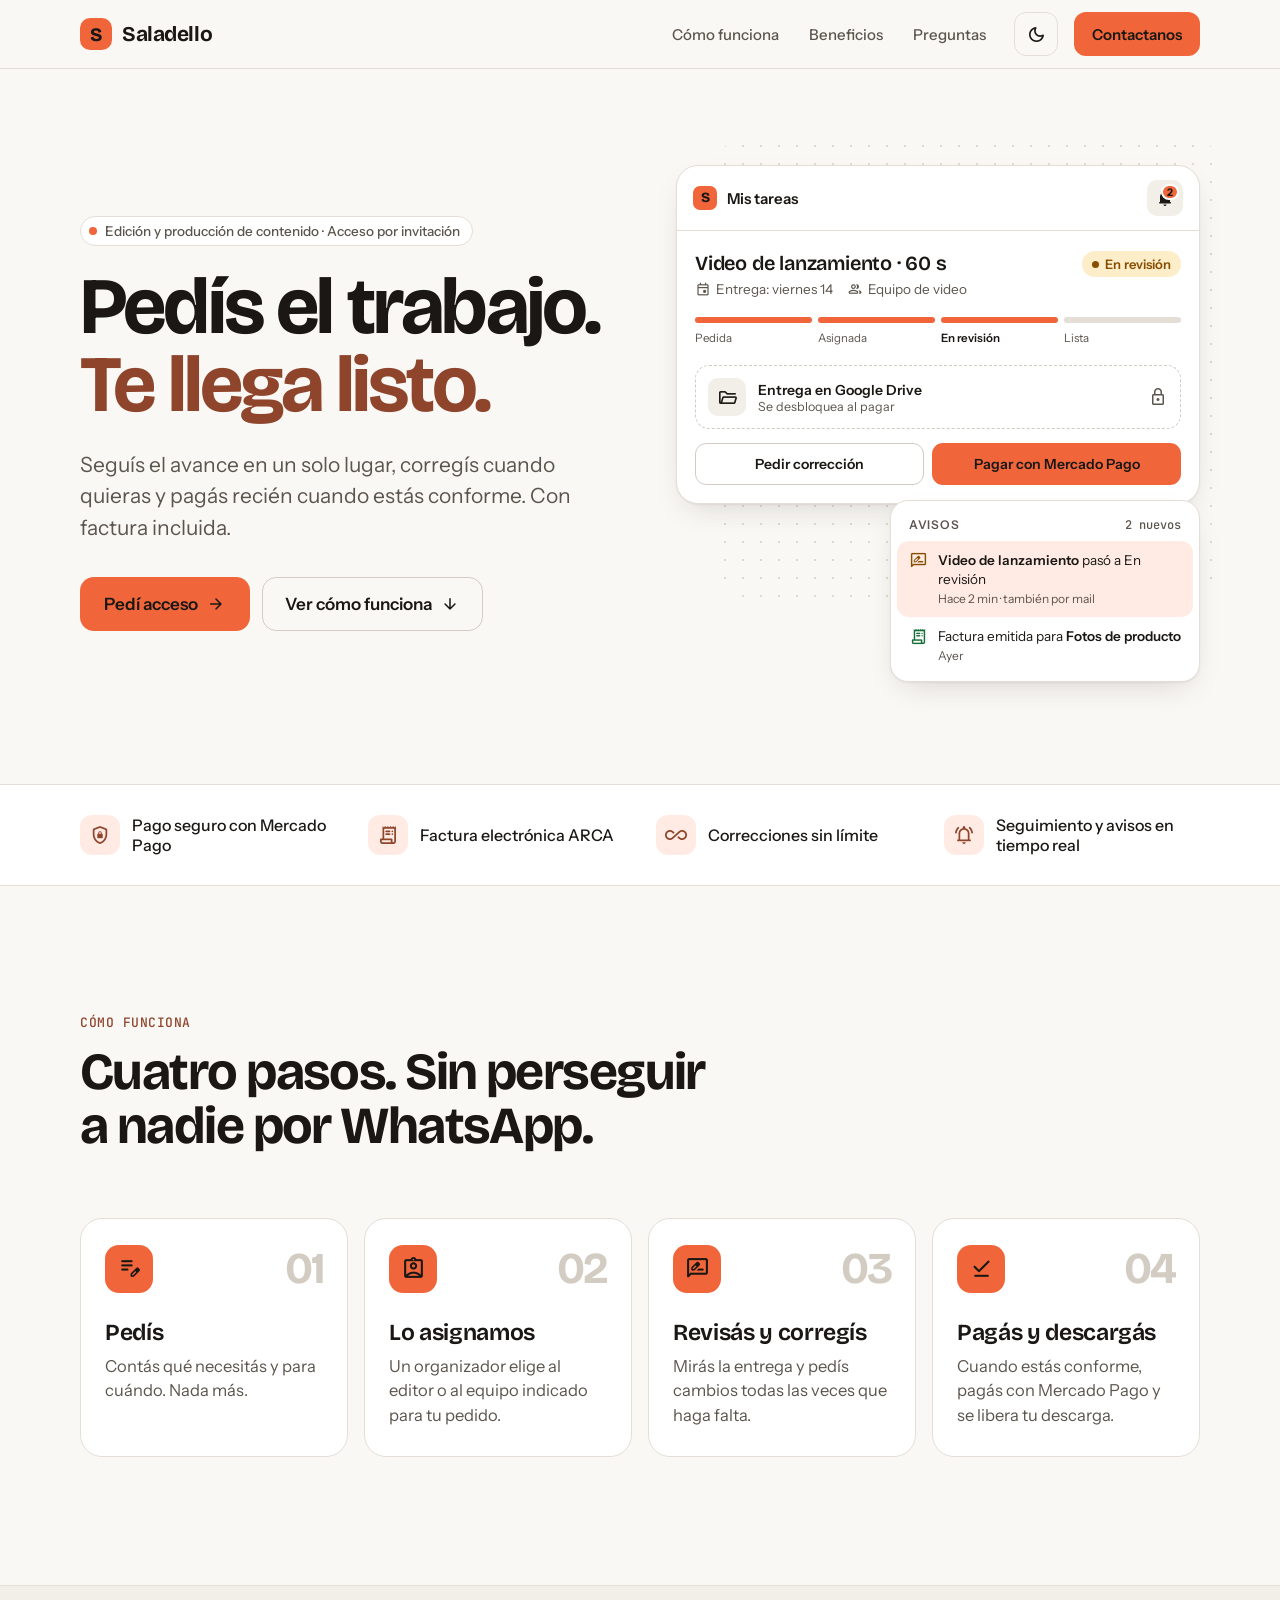
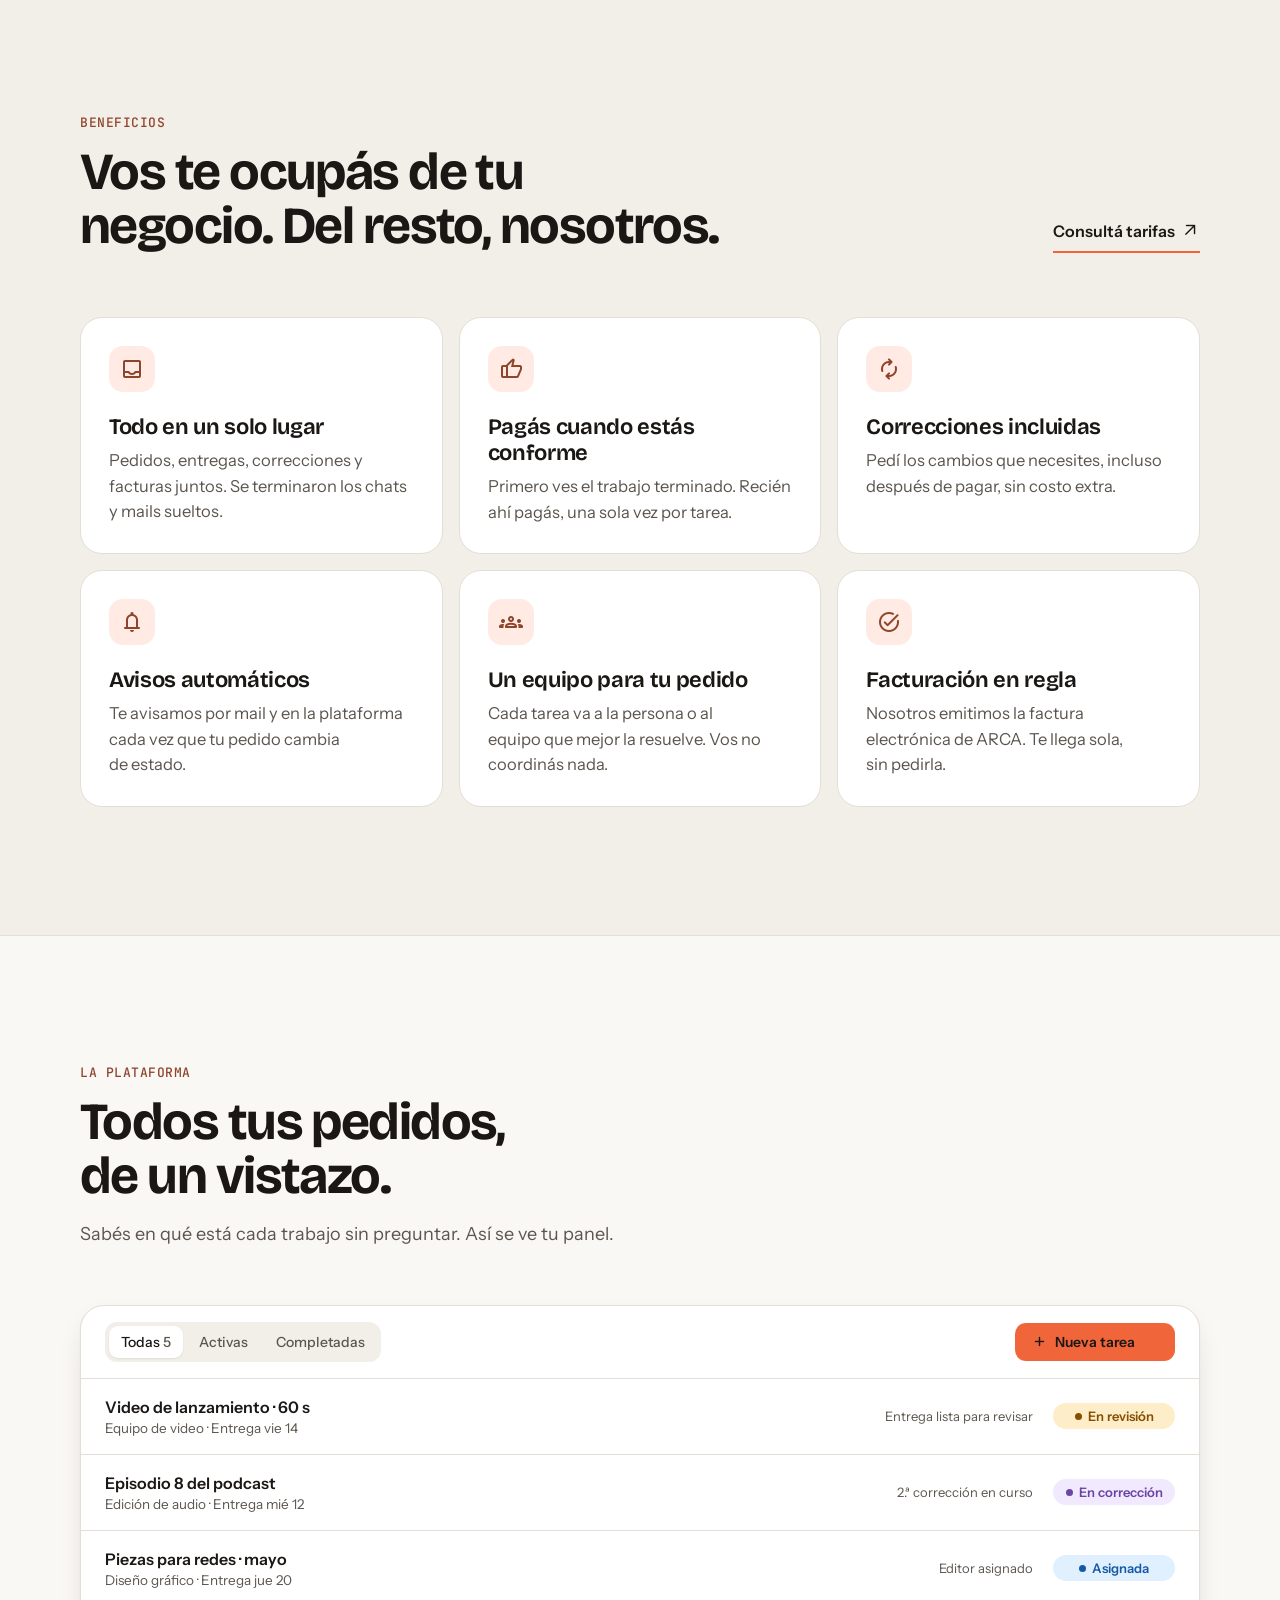
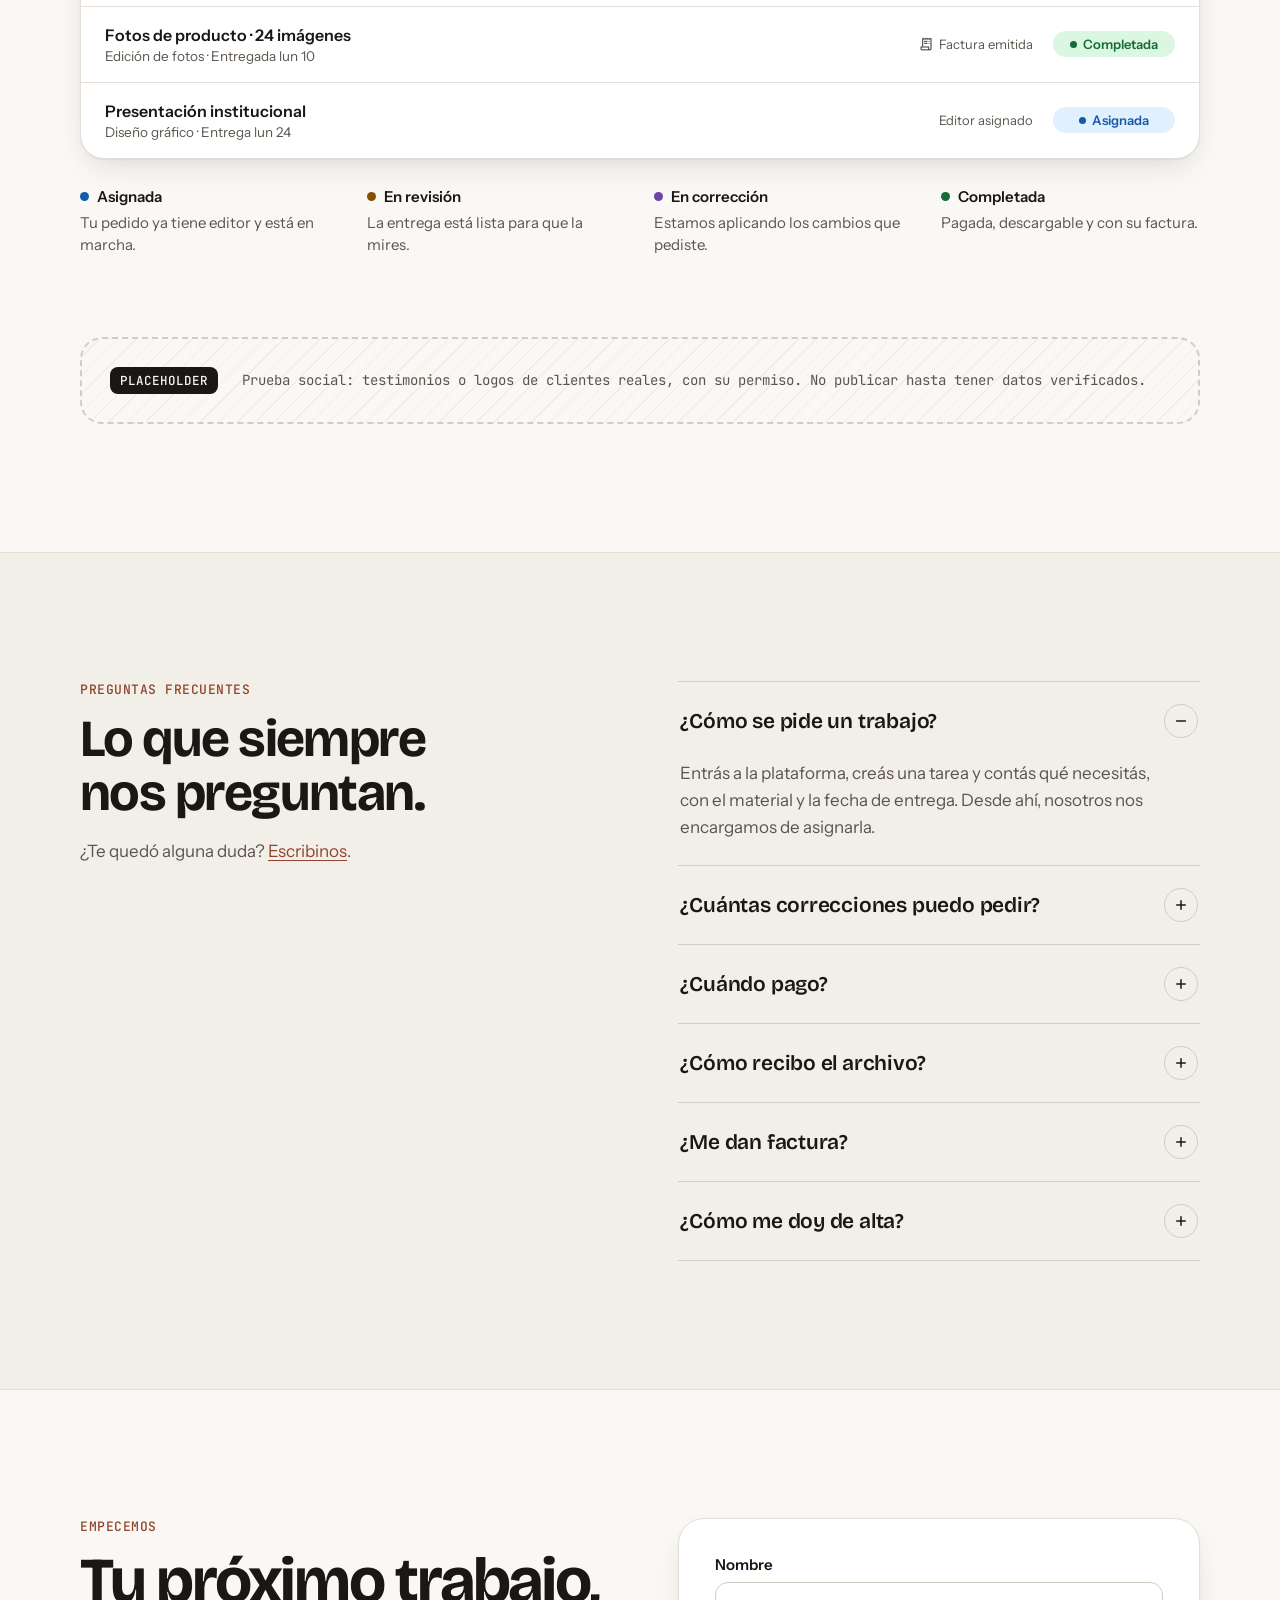
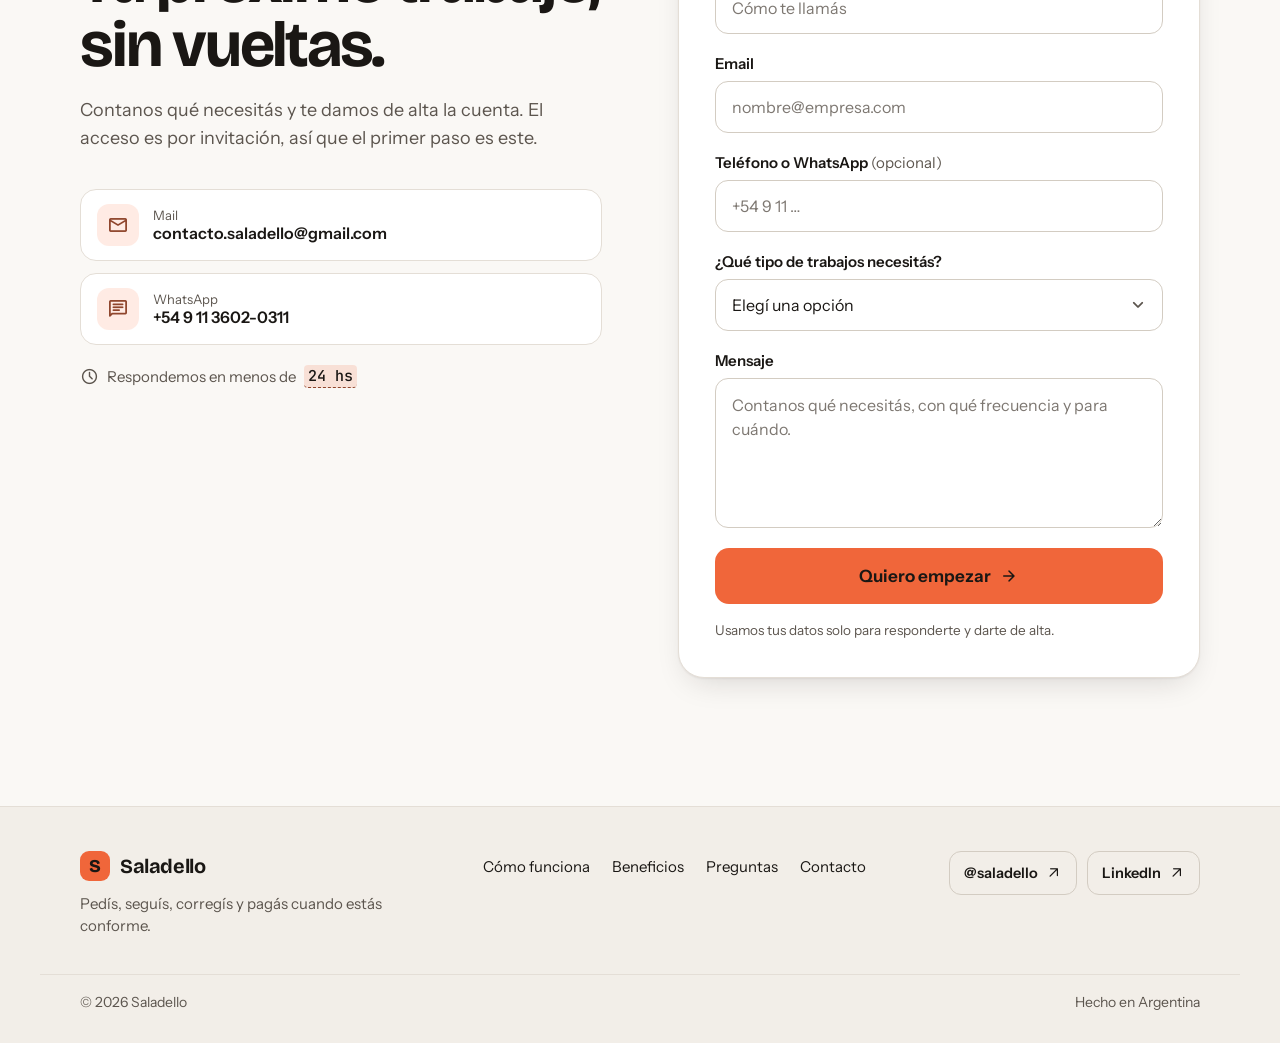
==== commit 50d328c7: "Links reales de Instagram y LinkedIn en el pie Co-Authored-By: Claude Opus 5.5 <noreply@anthropic.co" ====
--- a/index.html
+++ b/index.html
@@ -361,8 +361,8 @@
       <a href="#contacto">Contacto</a>
     </nav>
     <div class="socials">
-      <a data-href="instagram" href="#" class="social" aria-label="Instagram de Saladello" title="Marcador: link de Instagram"><span data-ph-text="instagram"></span></a>
-      <a data-href="linkedin" href="#" class="social" aria-label="LinkedIn de Saladello" title="Marcador: link de LinkedIn"><span data-ph-text="linkedin"></span></a>
+      <a data-href="instagram" href="#" target="_blank" rel="noopener" class="social" aria-label="Instagram de Saladello (se abre en otra pestaña)"><span data-ph-text="instagram"></span><span class="ms ms-16" aria-hidden="true">arrow_outward</span></a>
+      <a data-href="linkedin" href="#" target="_blank" rel="noopener" class="social" aria-label="LinkedIn de Saladello (se abre en otra pestaña)"><span data-ph-text="linkedin"></span><span class="ms ms-16" aria-hidden="true">arrow_outward</span></a>
     </div>
   </div>
   <div class="wrap footer-bottom">
--- a/styles.css
+++ b/styles.css
@@ -272,7 +272,7 @@
 .footer-nav a{color:var(--ink);text-decoration:none;font-size:15px;padding:6px 0}
 .footer-nav a:hover{color:var(--accent-text)}
 .socials{display:flex;flex-wrap:wrap;gap:10px}
-.social{display:inline-flex;align-items:center;gap:8px;height:44px;padding:0 14px;border-radius:12px;border:1.5px dashed var(--line-2);color:var(--ink);text-decoration:none;font-family:var(--mono);font-size:13.5px}
+.social{display:inline-flex;align-items:center;gap:8px;height:44px;padding:0 14px;border-radius:12px;border:1.5px solid var(--line-2);color:var(--ink);text-decoration:none;font-weight:600;font-size:14.5px;transition:border-color .2s}
 .social:hover{border-color:var(--ink);color:var(--ink)}
 .footer-bottom{padding-top:18px;padding-bottom:32px;border-top:1px solid var(--line);display:flex;flex-wrap:wrap;gap:8px 24px;justify-content:space-between;color:var(--muted);font-size:14px}
 
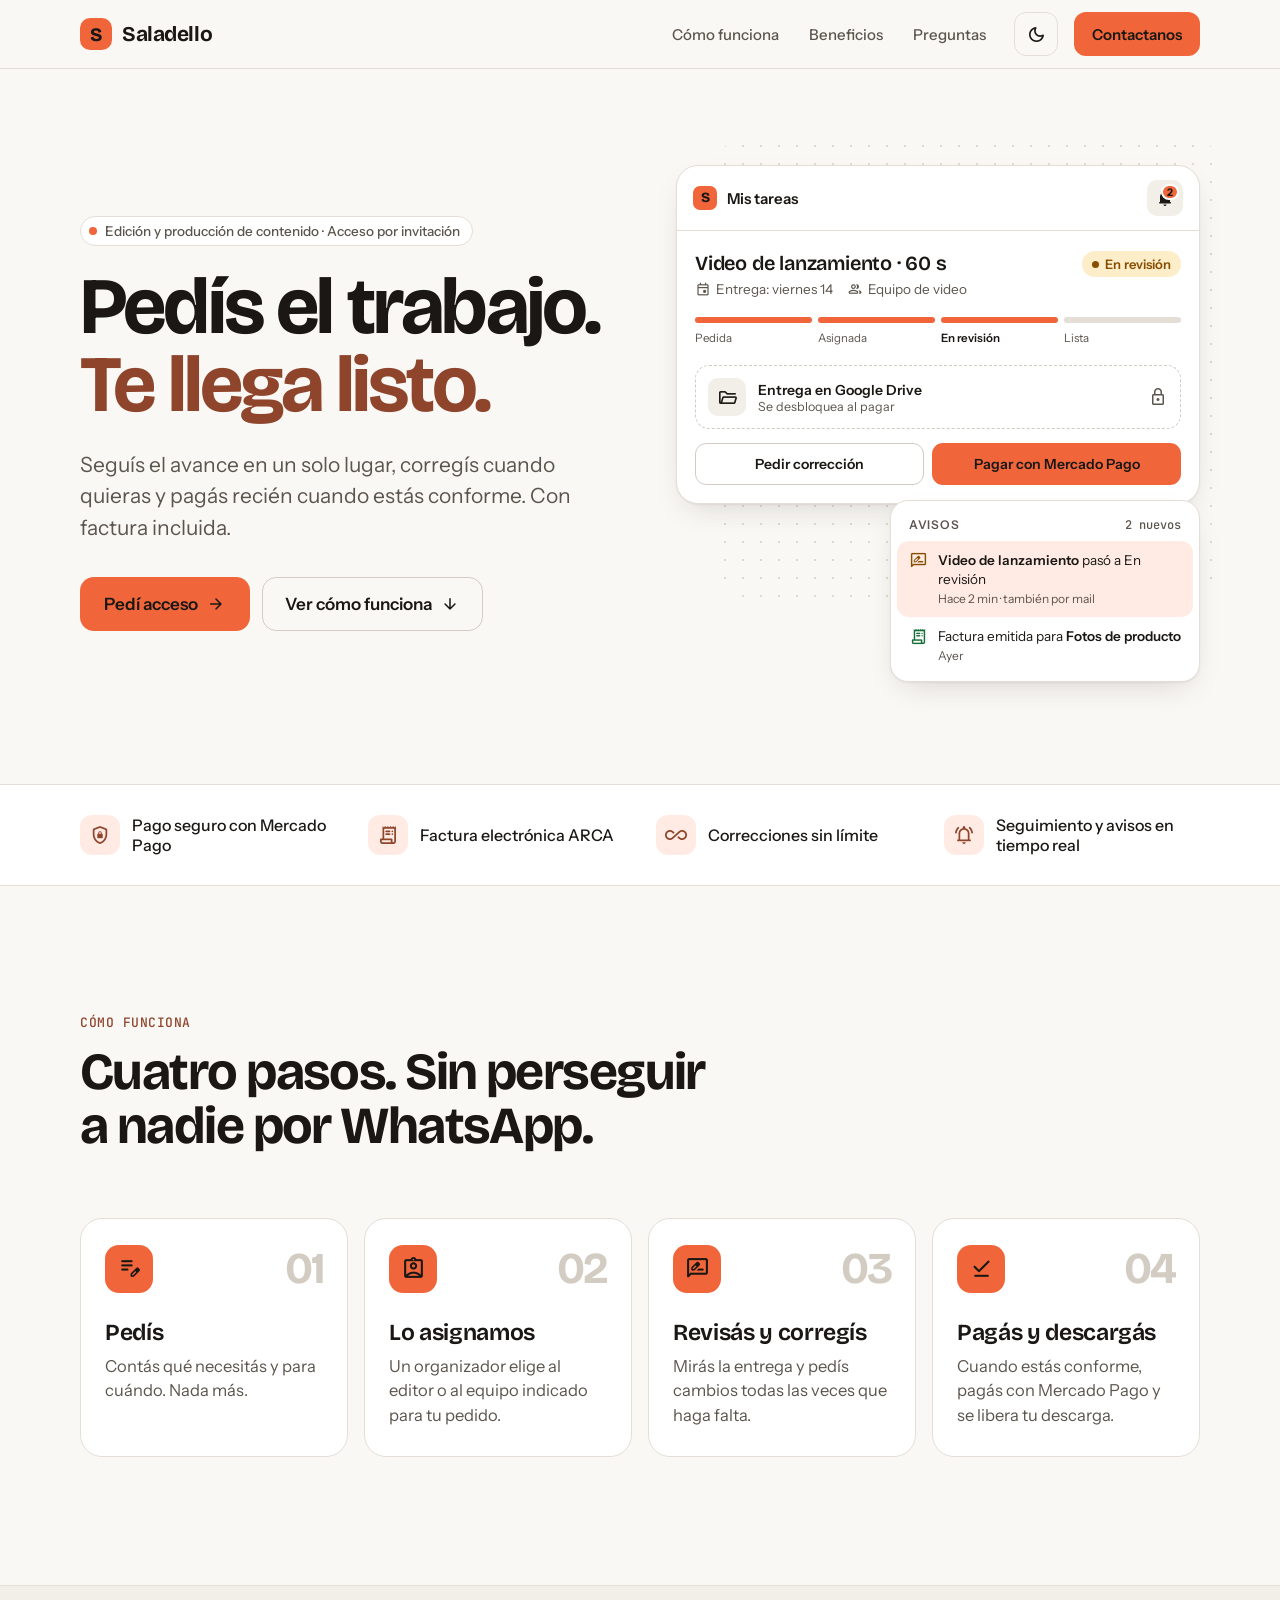
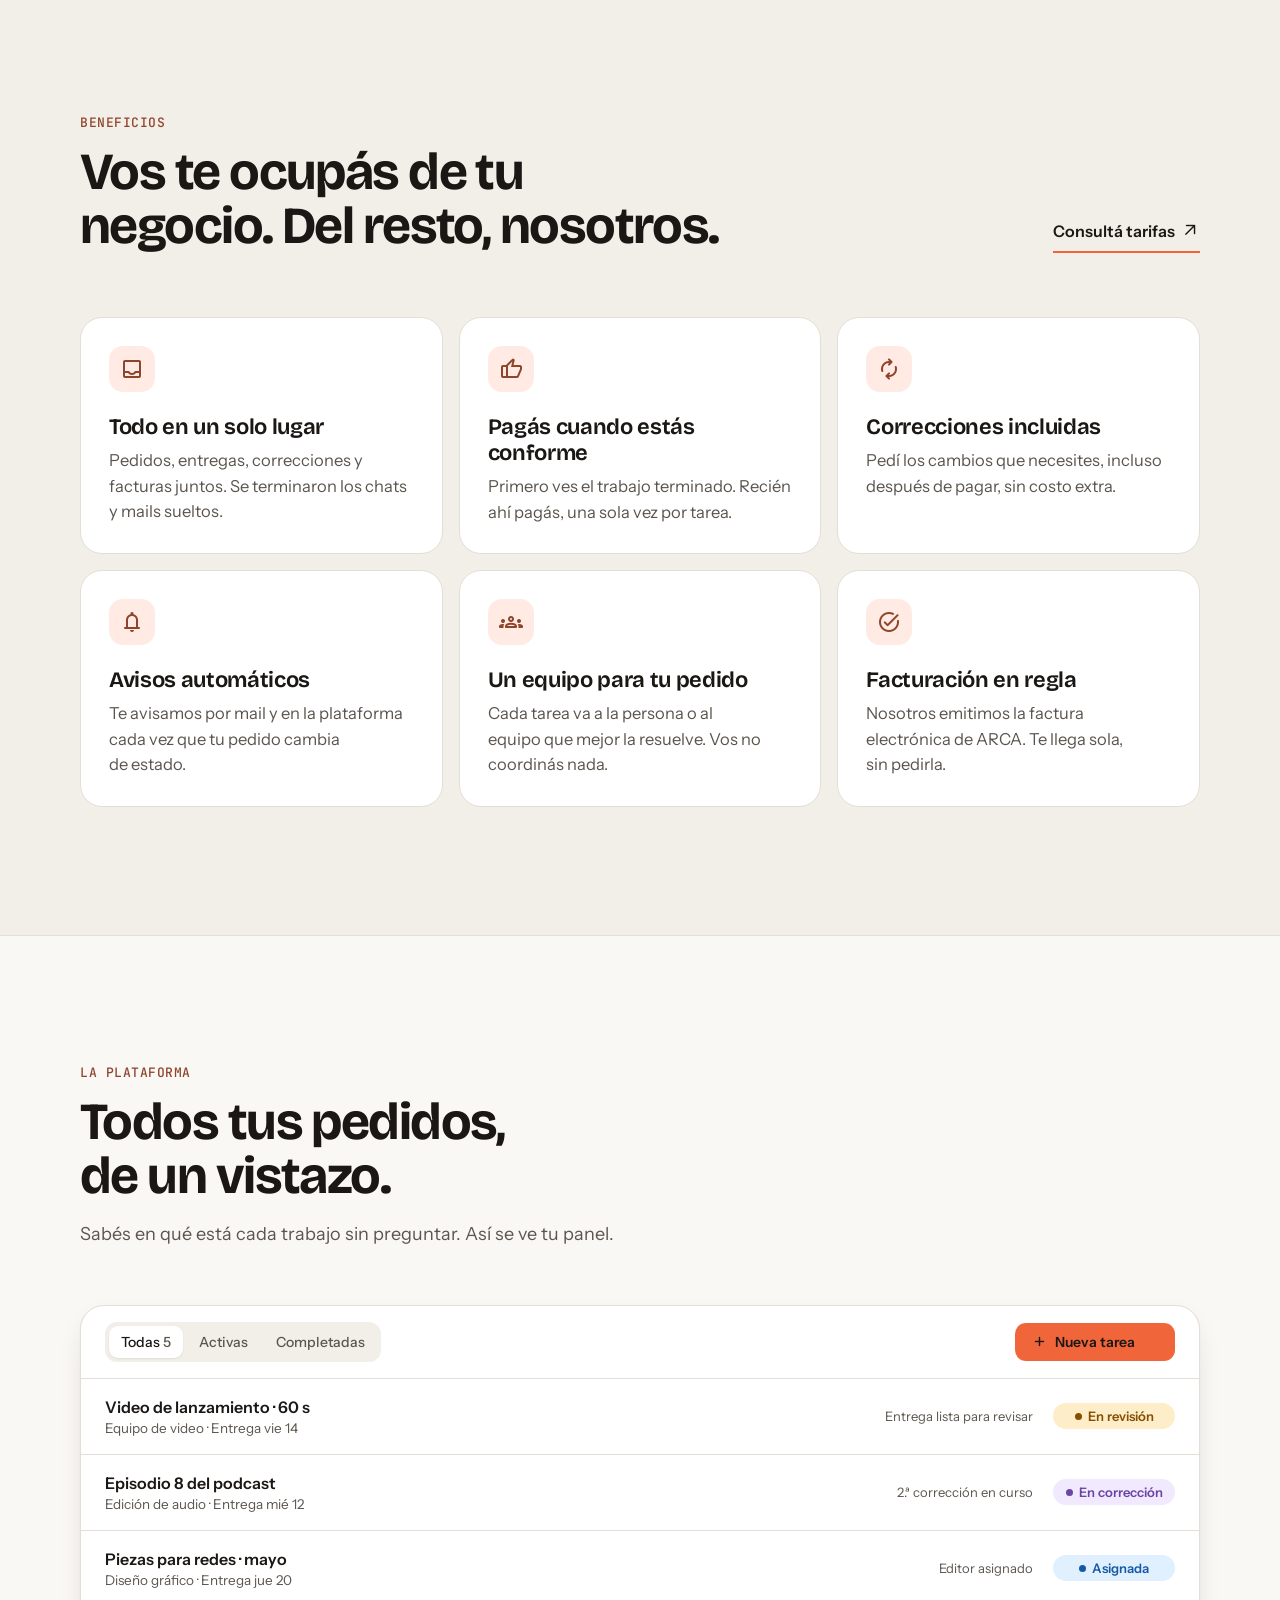
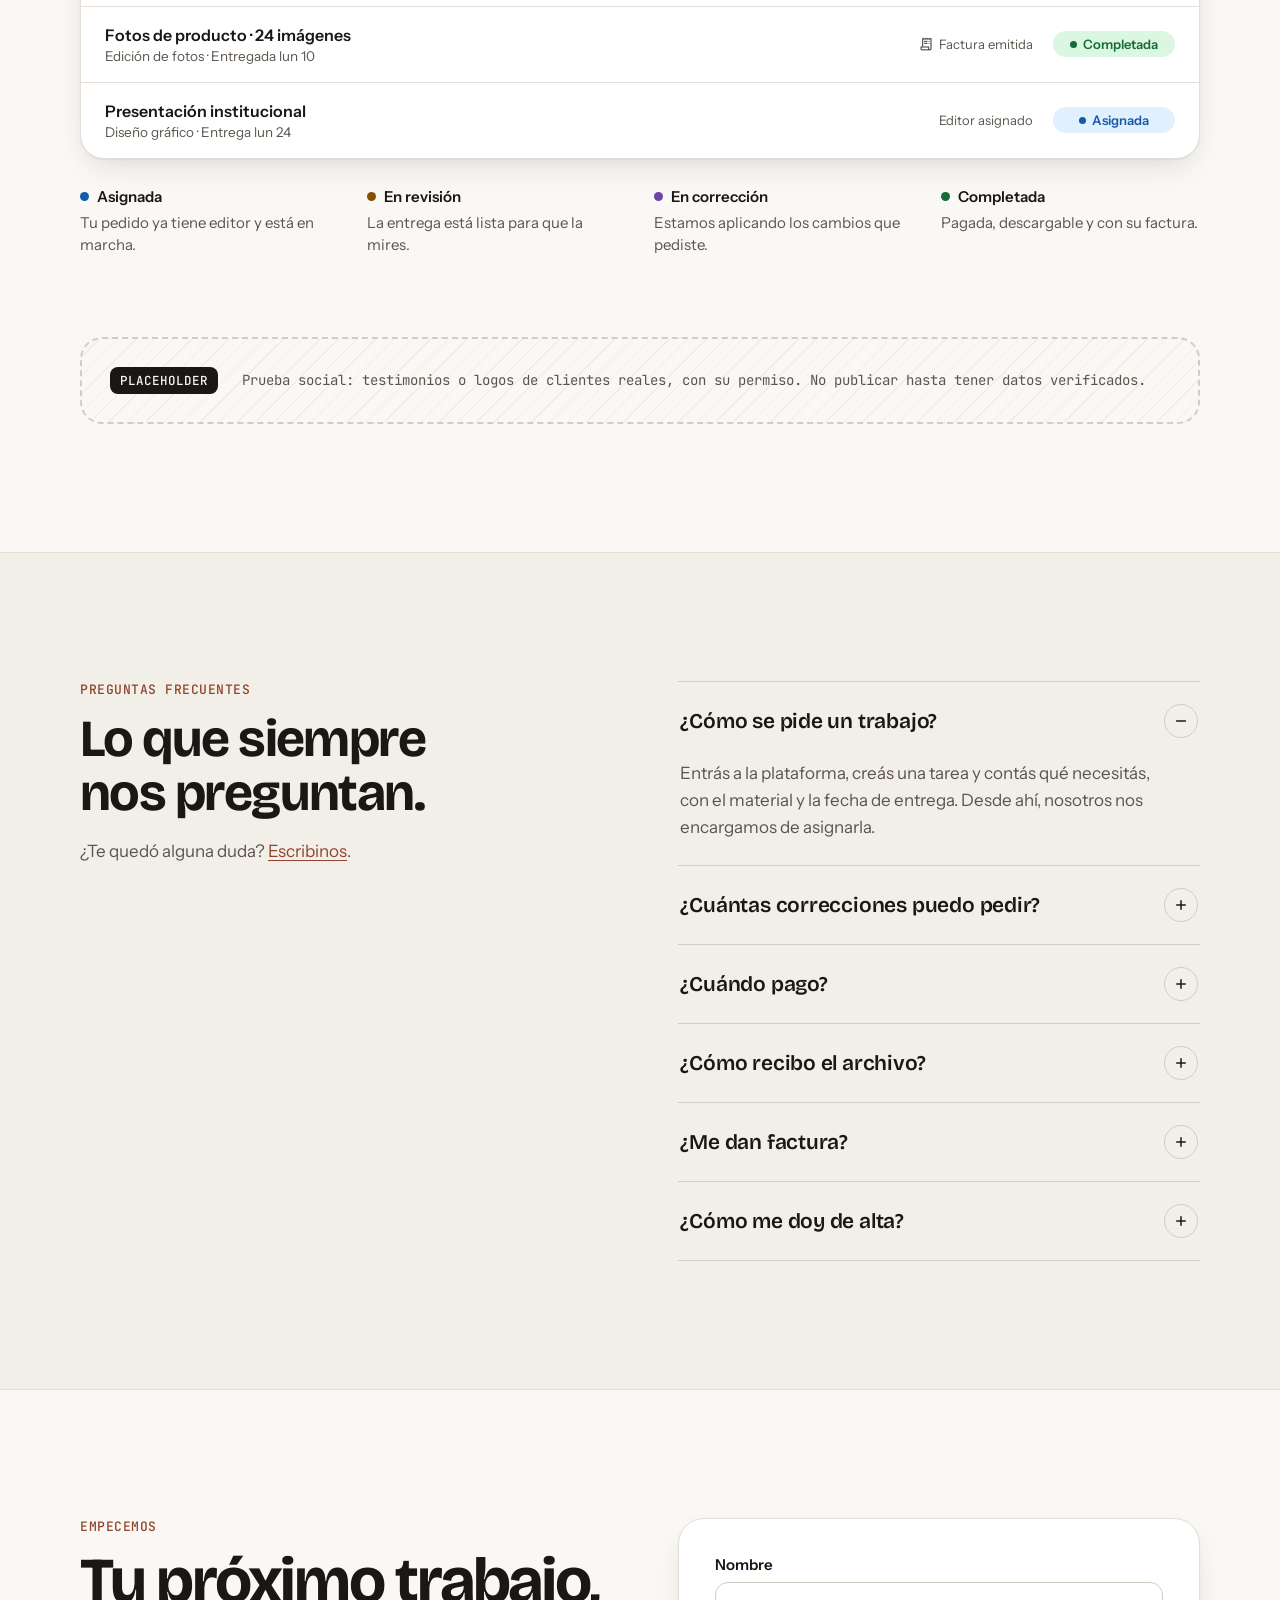
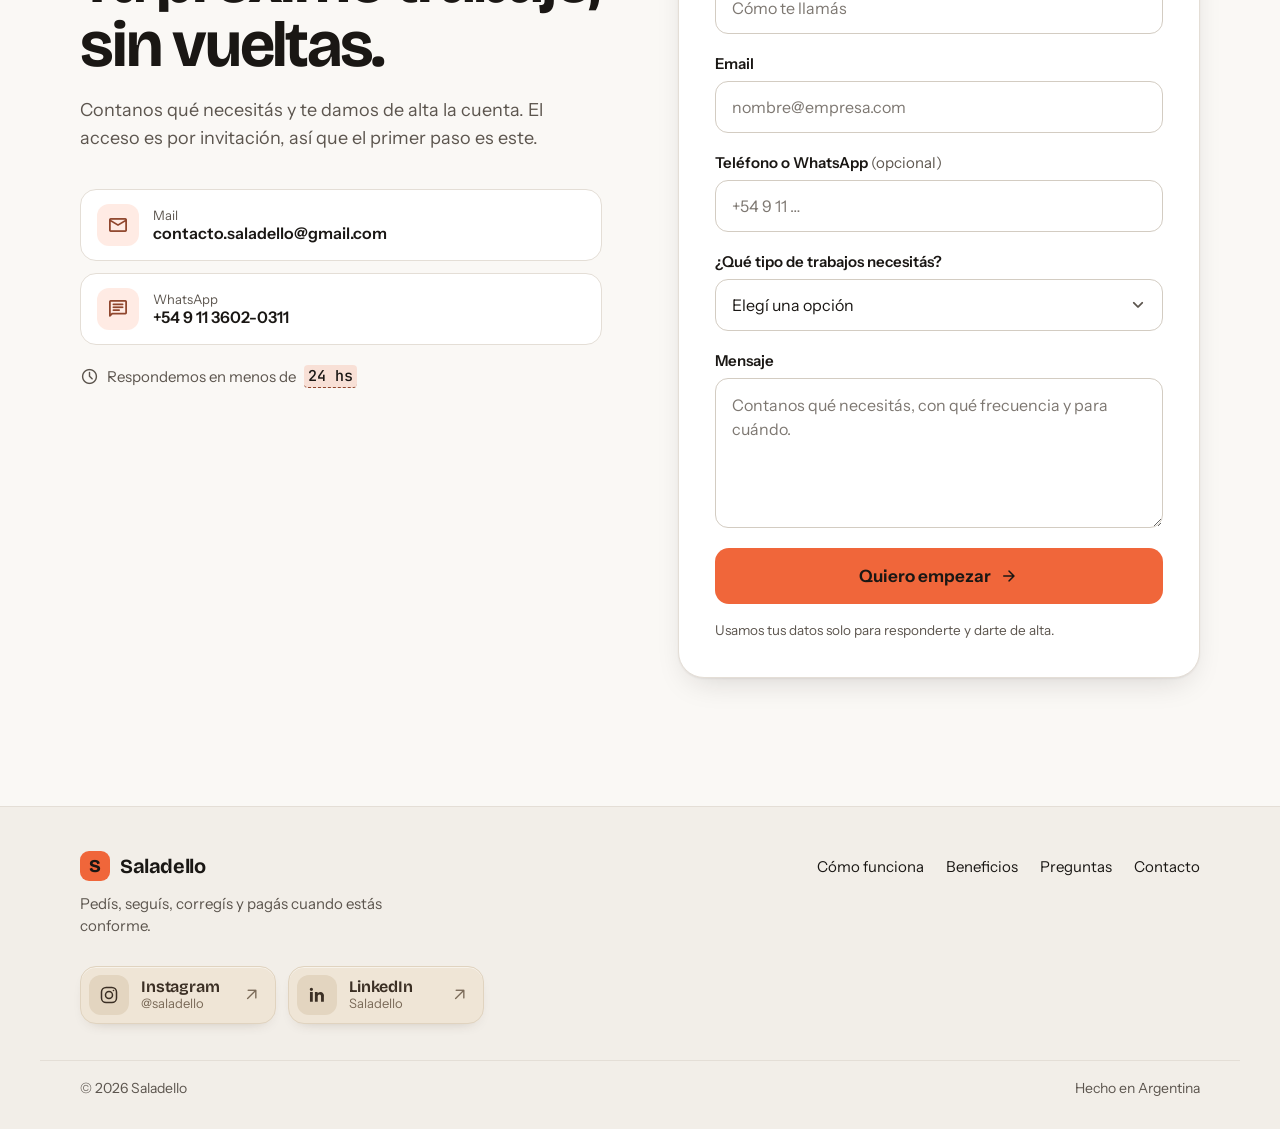
==== commit d38e7cf3: "Botones de Instagram y LinkedIn con estilo beige e íconos Co-Authored-By: Claude Opus 5.5 <noreply@a" ====
--- a/index.html
+++ b/index.html
@@ -361,8 +361,16 @@
       <a href="#contacto">Contacto</a>
     </nav>
     <div class="socials">
-      <a data-href="instagram" href="#" target="_blank" rel="noopener" class="social" aria-label="Instagram de Saladello (se abre en otra pestaña)"><span data-ph-text="instagram"></span><span class="ms ms-16" aria-hidden="true">arrow_outward</span></a>
-      <a data-href="linkedin" href="#" target="_blank" rel="noopener" class="social" aria-label="LinkedIn de Saladello (se abre en otra pestaña)"><span data-ph-text="linkedin"></span><span class="ms ms-16" aria-hidden="true">arrow_outward</span></a>
+      <a data-href="instagram" href="#" target="_blank" rel="noopener" class="social" aria-label="Instagram de Saladello, @saladello (se abre en otra pestaña)">
+        <span class="social-icon" aria-hidden="true"><svg viewBox="0 0 24 24" width="20" height="20" fill="none" stroke="currentColor" stroke-width="1.8" stroke-linecap="round" stroke-linejoin="round"><rect x="3" y="3" width="18" height="18" rx="5.5"/><circle cx="12" cy="12" r="4.2"/><circle cx="17.4" cy="6.6" r="1" fill="currentColor" stroke="none"/></svg></span>
+        <span class="social-text"><span class="social-name">Instagram</span><span class="social-handle" data-ph-text="instagram"></span></span>
+        <span class="social-arrow ms" aria-hidden="true">arrow_outward</span>
+      </a>
+      <a data-href="linkedin" href="#" target="_blank" rel="noopener" class="social" aria-label="LinkedIn de Saladello (se abre en otra pestaña)">
+        <span class="social-icon" aria-hidden="true"><svg viewBox="0 0 24 24" width="20" height="20" fill="currentColor"><path d="M6.94 8.5H3.56V20h3.38V8.5ZM5.25 3.25a1.97 1.97 0 1 0 0 3.94 1.97 1.97 0 0 0 0-3.94ZM20.44 13.4c0-3.1-1.66-5.15-4.37-5.15-1.7 0-2.84.93-3.3 1.8h-.05V8.5H9.48V20h3.38v-5.7c0-1.5.28-2.95 2.14-2.95 1.83 0 1.86 1.71 1.86 3.05V20h3.38v-6.6Z"/></svg></span>
+        <span class="social-text"><span class="social-name">LinkedIn</span><span class="social-handle">Saladello</span></span>
+        <span class="social-arrow ms" aria-hidden="true">arrow_outward</span>
+      </a>
     </div>
   </div>
   <div class="wrap footer-bottom">
--- a/styles.css
+++ b/styles.css
@@ -15,6 +15,7 @@
   --display:'Bricolage Grotesque',sans-serif;
   --mono:'JetBrains Mono',monospace;
   --gutter:clamp(20px,5vw,40px);
+  --beige:#EFE5D6;--beige-line:#E0D3BF;--beige-chip:#E3D5C0;--beige-ink:#3B2F24;--beige-muted:#7A6A58;
   color-scheme:light;
 }
 :root[data-theme="dark"]{
@@ -26,6 +27,7 @@
   --amber-fg:oklch(0.85 0.1 80);--amber-bg:oklch(0.33 0.05 75);
   --green-fg:oklch(0.83 0.1 150);--green-bg:oklch(0.31 0.05 150);
   --violet-fg:oklch(0.83 0.09 300);--violet-bg:oklch(0.32 0.06 300);
+  --beige:#2B251F;--beige-line:#3D352C;--beige-chip:#3A3128;--beige-ink:#F1E6D6;--beige-muted:#B9A890;
   color-scheme:dark;
 }
 
@@ -271,9 +273,16 @@
 .footer-nav{display:flex;flex-wrap:wrap;gap:6px 22px}
 .footer-nav a{color:var(--ink);text-decoration:none;font-size:15px;padding:6px 0}
 .footer-nav a:hover{color:var(--accent-text)}
-.socials{display:flex;flex-wrap:wrap;gap:10px}
-.social{display:inline-flex;align-items:center;gap:8px;height:44px;padding:0 14px;border-radius:12px;border:1.5px solid var(--line-2);color:var(--ink);text-decoration:none;font-weight:600;font-size:14.5px;transition:border-color .2s}
-.social:hover{border-color:var(--ink);color:var(--ink)}
+.socials{display:flex;flex-wrap:wrap;gap:12px}
+.social{display:inline-flex;align-items:center;gap:12px;min-width:196px;padding:8px 14px 8px 8px;border-radius:16px;background:var(--beige);border:1px solid var(--beige-line);color:var(--beige-ink);text-decoration:none;box-shadow:0 1px 0 rgba(255,255,255,.5) inset,0 6px 16px -12px rgba(60,40,20,.45);transition:transform .25s cubic-bezier(.2,.7,.2,1),box-shadow .25s,border-color .25s,background-color .25s}
+.social:hover{color:var(--beige-ink);transform:translateY(-2px);border-color:color-mix(in oklab,var(--accent) 45%,var(--beige-line));box-shadow:0 1px 0 rgba(255,255,255,.5) inset,0 14px 26px -14px rgba(60,40,20,.5)}
+.social-icon{width:40px;height:40px;flex:none;border-radius:12px;background:var(--beige-chip);color:var(--beige-ink);display:grid;place-items:center;transition:background-color .25s,color .25s}
+.social:hover .social-icon{background:var(--accent);color:var(--on-accent)}
+.social-text{display:flex;flex-direction:column;line-height:1.2;margin-right:auto}
+.social-name{font-family:var(--display);font-weight:650;font-size:16px;letter-spacing:-0.01em}
+.social-handle{font-size:13px;color:var(--beige-muted)}
+.social-arrow{font-size:18px;color:var(--beige-muted);transition:transform .25s,color .25s}
+.social:hover .social-arrow{transform:translate(2px,-2px);color:var(--accent-text)}
 .footer-bottom{padding-top:18px;padding-bottom:32px;border-top:1px solid var(--line);display:flex;flex-wrap:wrap;gap:8px 24px;justify-content:space-between;color:var(--muted);font-size:14px}
 
 /* ===== Reveal on scroll ===== */
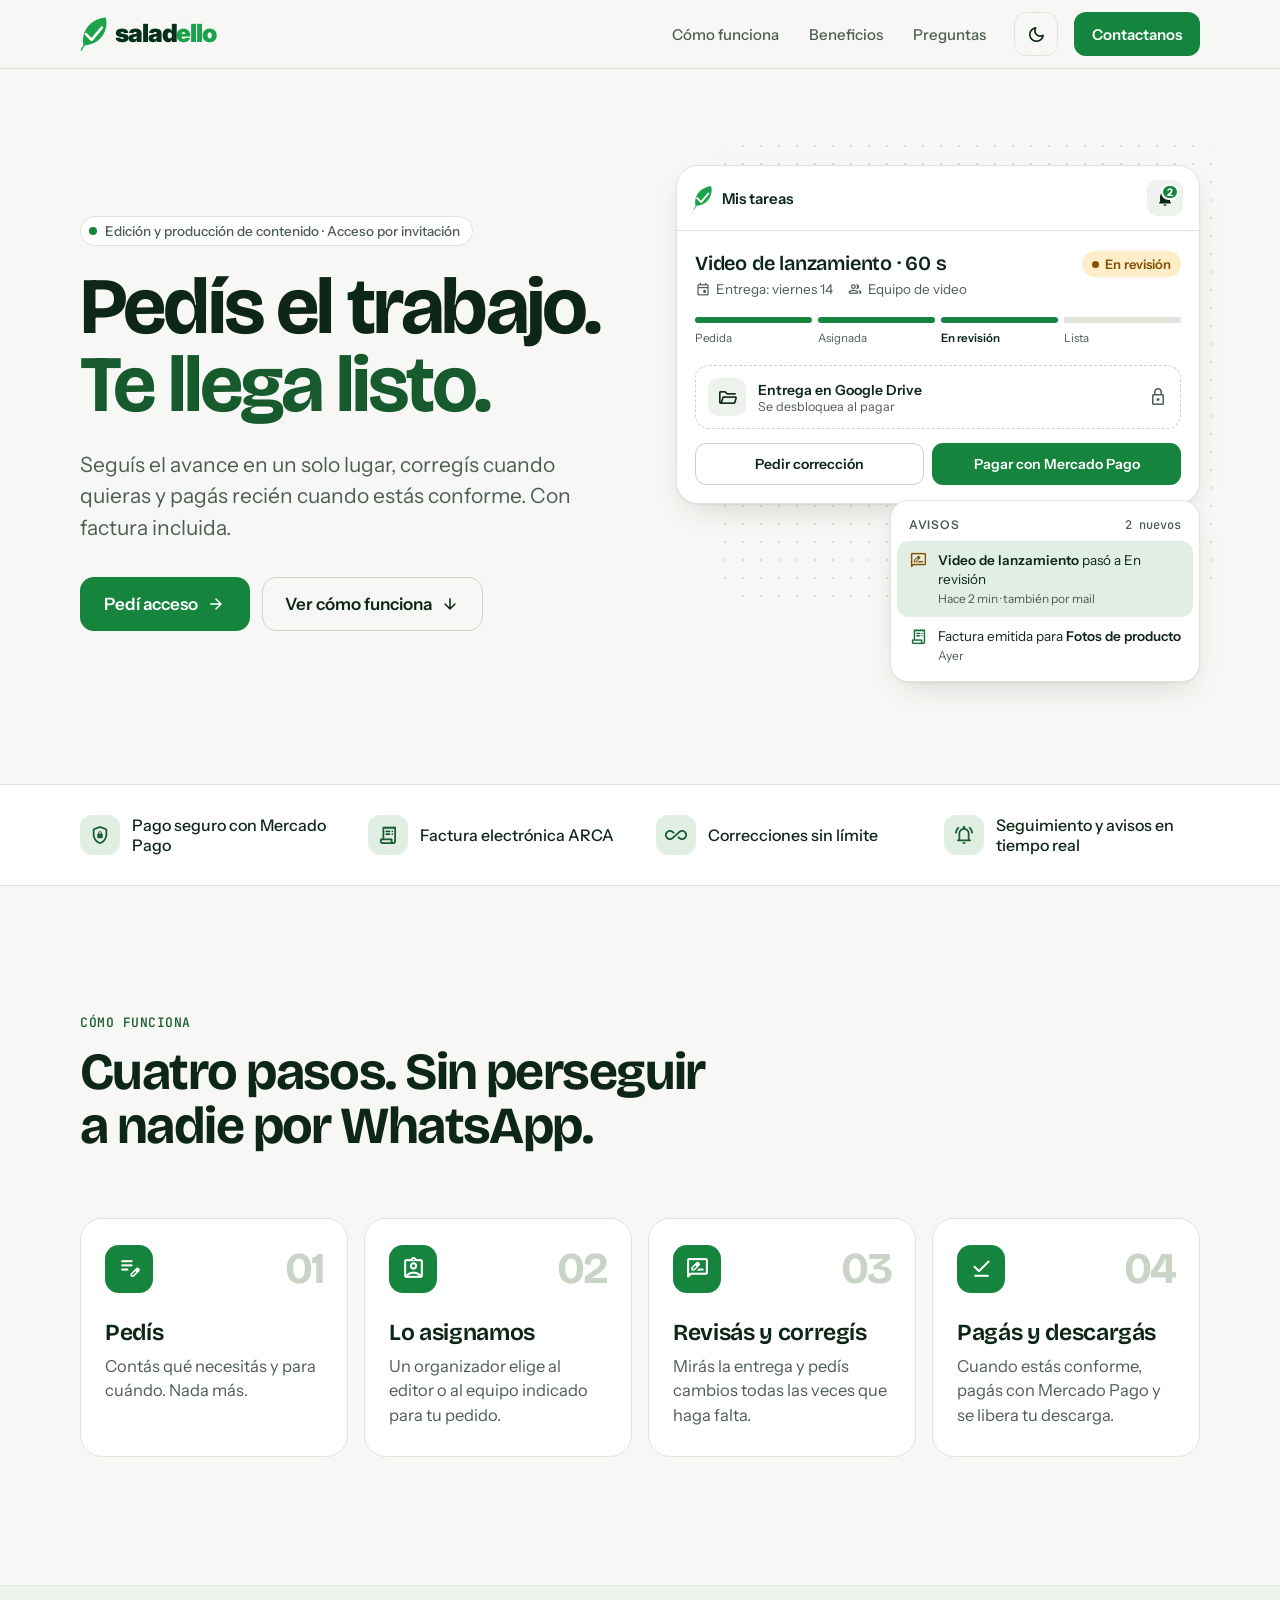
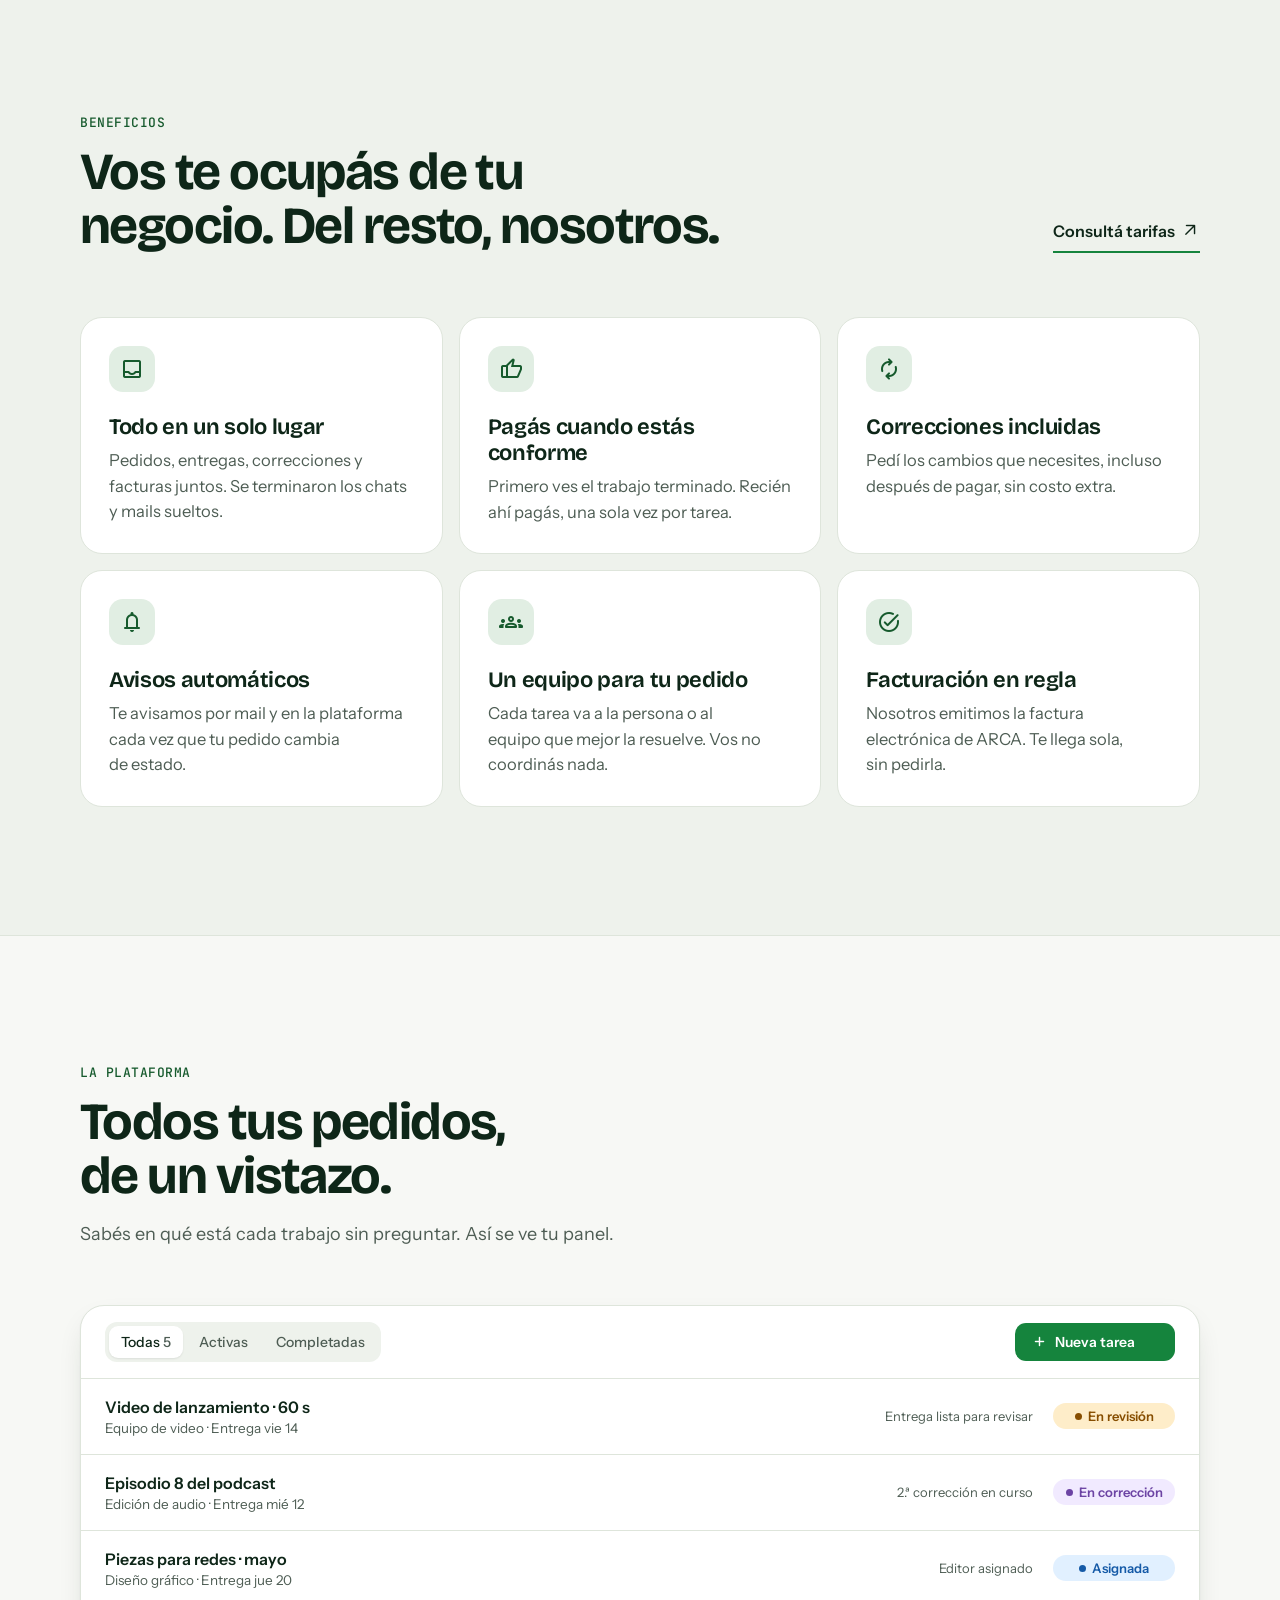
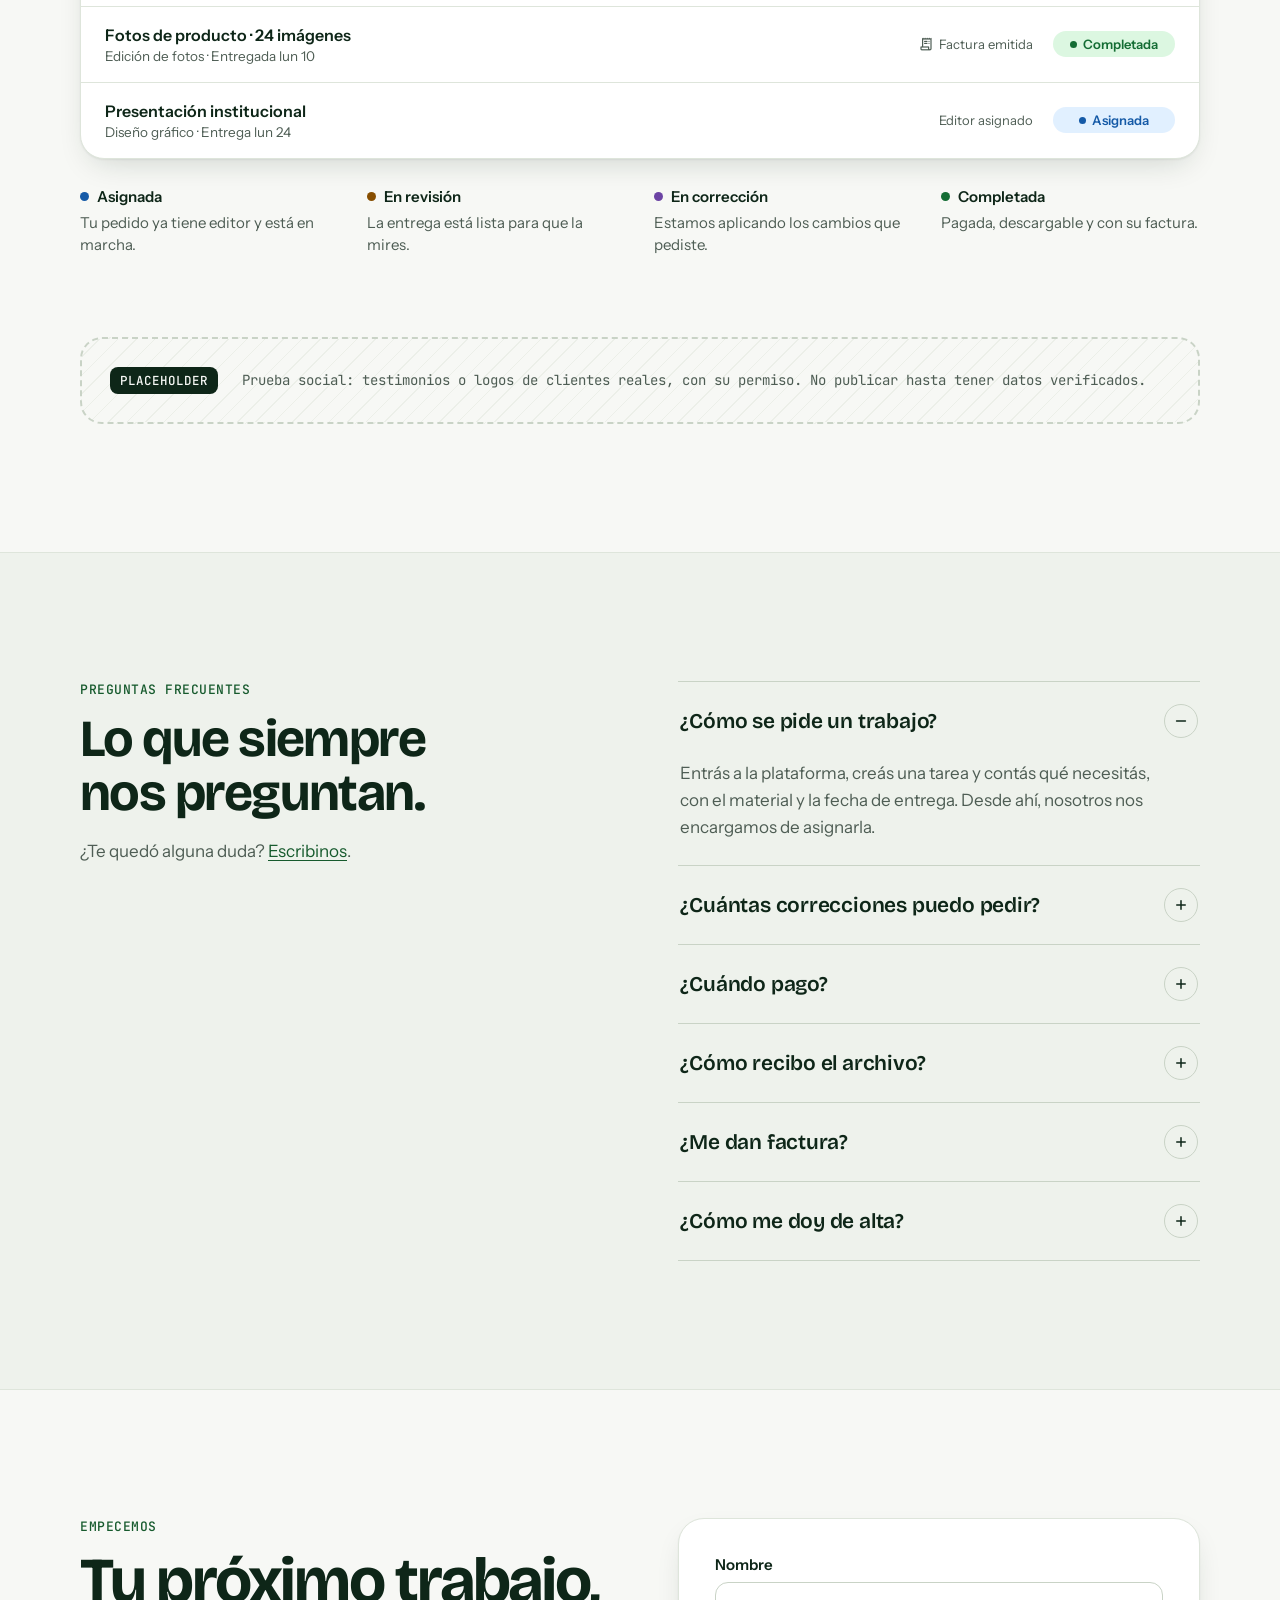
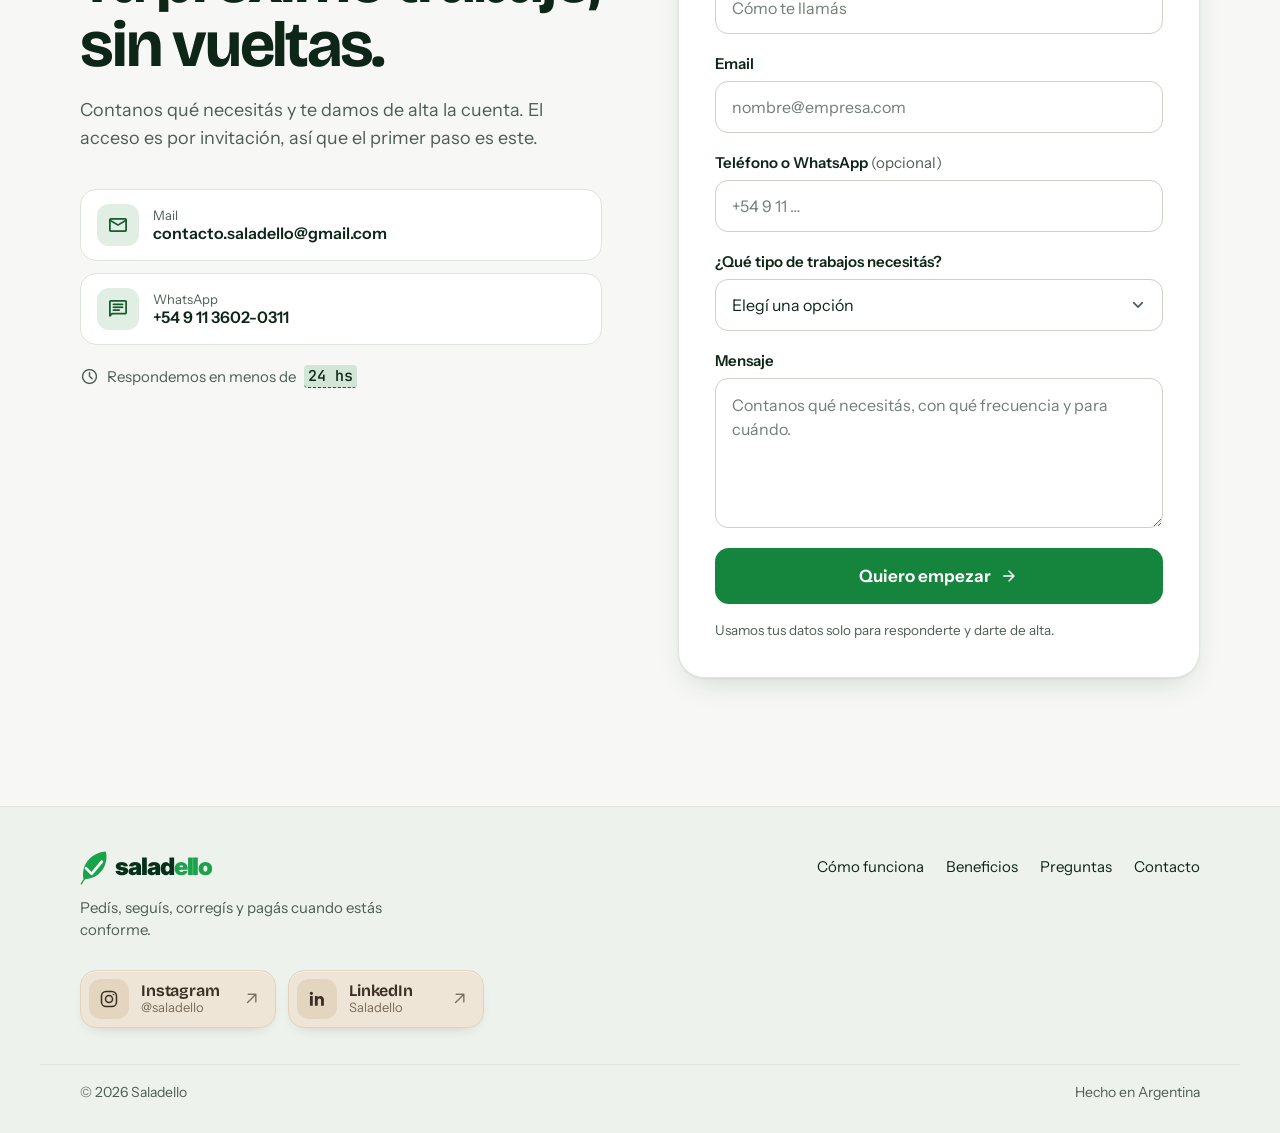
==== commit d9677ac7: "Logo nuevo de Saladello y paleta verde - Hoja con tilde + saladello en el header, el pie y el mockup" ====
--- a/index.html
+++ b/index.html
@@ -5,8 +5,13 @@
 <meta name="viewport" content="width=device-width, initial-scale=1">
 <title>Saladello — Pedís el trabajo, te llega listo</title>
 <meta name="description" content="Pedí trabajos de edición a un equipo de editores, seguí el avance en un solo lugar, corregí cuando quieras y pagá recién cuando estás conforme, con factura incluida.">
-<meta name="theme-color" content="#FAF8F5" media="(prefers-color-scheme: light)">
-<meta name="theme-color" content="#141210" media="(prefers-color-scheme: dark)">
+<meta name="theme-color" content="#F7F8F5" media="(prefers-color-scheme: light)">
+<meta name="theme-color" content="#0F1411" media="(prefers-color-scheme: dark)">
+<link rel="icon" type="image/svg+xml" href="assets/favicon.svg">
+<meta property="og:title" content="Saladello — Pedís el trabajo, te llega listo">
+<meta property="og:description" content="Seguís el avance en un solo lugar, corregís cuando quieras y pagás recién cuando estás conforme. Con factura incluida.">
+<meta property="og:image" content="https://saladello-landing.vercel.app/assets/logo-saladello.png">
+<meta property="og:type" content="website">
 <script>
   // Aplica el tema antes de pintar para evitar el parpadeo.
   (function () {
@@ -19,19 +24,27 @@
 </script>
 <link rel="preconnect" href="https://fonts.googleapis.com">
 <link rel="preconnect" href="https://fonts.gstatic.com" crossorigin>
-<link rel="stylesheet" href="https://fonts.googleapis.com/css2?family=Bricolage+Grotesque:opsz,wght@12..96,500..800&family=Instrument+Sans:wght@400..700&family=JetBrains+Mono:wght@400;500&display=swap">
+<link rel="stylesheet" href="https://fonts.googleapis.com/css2?family=Bricolage+Grotesque:opsz,wght@12..96,500..800&family=Instrument+Sans:wght@400..700&family=Inter:wght@800;900&family=JetBrains+Mono:wght@400;500&display=swap">
 <link rel="stylesheet" href="https://fonts.googleapis.com/css2?family=Material+Symbols+Rounded:opsz,wght,FILL,GRAD@20..48,300..500,0..1,0&display=block">
 <link rel="stylesheet" href="styles.css">
 </head>
 <body>
 
+<svg width="0" height="0" style="position:absolute" aria-hidden="true">
+  <symbol id="leaf" viewBox="0 0 260 325">
+    <path d="M248 3C150 8 42 82 30 200c-3 32 0 58 4 70 92 2 196-55 218-178 6-34 3-64-4-89Z" fill="var(--brand)"/>
+    <path d="M44 268Q26 292 13 316" fill="none" stroke="var(--brand)" stroke-width="13" stroke-linecap="round"/>
+    <path d="M57 164l55 55 98-118" fill="none" stroke="#fff" stroke-width="26" stroke-linecap="round" stroke-linejoin="round"/>
+  </symbol>
+</svg>
+
 <a class="skip" href="#contenido">Saltar al contenido</a>
 
 <header class="site-header">
   <nav class="nav" aria-label="Principal">
     <a href="#inicio" class="brand" aria-label="Saladello, ir al inicio">
-      <span class="logo" aria-hidden="true">S</span>
-      <span class="brand-name">Saladello</span>
+      <svg class="leaf" aria-hidden="true"><use href="#leaf"/></svg>
+      <span class="wordmark" aria-hidden="true"><span class="wm-a">salad</span><span class="wm-b">ello</span></span>
     </a>
     <div class="nav-links">
       <a href="#como-funciona">Cómo funciona</a>
@@ -67,7 +80,7 @@
     <div class="mock-dots" aria-hidden="true"></div>
     <div class="card mock-card" aria-hidden="true">
       <div class="mock-top">
-        <span class="logo logo-xs">S</span>
+        <svg class="leaf leaf-xs"><use href="#leaf"/></svg>
         <span class="mock-title">Mis tareas</span>
         <span class="bell"><span class="ms ms-fill">notifications</span><span class="badge">2</span></span>
       </div>
@@ -351,7 +364,7 @@
 <footer class="site-footer">
   <div class="wrap footer-top">
     <div class="footer-brand">
-      <a href="#inicio" class="brand" aria-label="Saladello, ir al inicio"><span class="logo logo-sm" aria-hidden="true">S</span><span class="brand-name">Saladello</span></a>
+      <a href="#inicio" class="brand" aria-label="Saladello, ir al inicio"><svg class="leaf" aria-hidden="true"><use href="#leaf"/></svg><span class="wordmark" aria-hidden="true"><span class="wm-a">salad</span><span class="wm-b">ello</span></span></a>
       <p>Pedís, seguís, corregís y pagás cuando estás conforme.</p>
     </div>
     <nav class="footer-nav" aria-label="Pie de página">
--- a/styles.css
+++ b/styles.css
@@ -1,9 +1,11 @@
 /* ===== Tokens ===== */
 :root{
-  --accent:#F0663A;--on-accent:#1A1714;
-  --bg:#FAF8F5;--bg-2:#F2EEE8;--surface:#FFFFFF;--field:#FFFFFF;
-  --ink:#1A1714;--muted:#5C554E;--line:#E4DED6;--line-2:#D3CCC2;
-  --shadow:0 1px 2px rgba(26,23,20,.06),0 12px 32px -12px rgba(26,23,20,.18);
+  /* Verde del logo: --brand es el verde de la hoja, --brand-dark el de "salad" */
+  --brand:#1BA34B;--brand-dark:#06301A;
+  --accent:#15843D;--on-accent:#FFFFFF;
+  --bg:#F7F8F5;--bg-2:#EEF2EC;--surface:#FFFFFF;--field:#FFFFFF;
+  --ink:#0E2618;--muted:#4E5D54;--line:#DEE5DB;--line-2:#C9D3C6;
+  --shadow:0 1px 2px rgba(14,38,24,.06),0 12px 32px -12px rgba(14,38,24,.2);
   --danger:oklch(0.5 0.19 27);--ok:oklch(0.5 0.13 150);
   --blue-fg:oklch(0.47 0.14 255);--blue-bg:oklch(0.95 0.03 255);
   --amber-fg:oklch(0.48 0.11 65);--amber-bg:oklch(0.95 0.05 85);
@@ -19,8 +21,10 @@
   color-scheme:light;
 }
 :root[data-theme="dark"]{
-  --bg:#141210;--bg-2:#1B1815;--surface:#211E1A;--field:#1A1714;
-  --ink:#F3EFEA;--muted:#ADA59B;--line:#322D28;--line-2:#423C35;
+  --brand:#27B35A;--brand-dark:#EAF3EC;
+  --accent:#2FBF62;--on-accent:#04220F;
+  --bg:#0F1411;--bg-2:#141B16;--surface:#19211B;--field:#121914;
+  --ink:#EEF3EE;--muted:#A3B1A7;--line:#26302A;--line-2:#35413A;
   --shadow:0 1px 2px rgba(0,0,0,.4),0 16px 40px -16px rgba(0,0,0,.7);
   --danger:oklch(0.76 0.14 27);--ok:oklch(0.8 0.12 150);
   --blue-fg:oklch(0.82 0.09 255);--blue-bg:oklch(0.32 0.06 255);
@@ -74,10 +78,12 @@
 .nav{max-width:1200px;margin:0 auto;padding:0 var(--gutter);height:68px;display:flex;align-items:center;gap:16px}
 .brand{display:flex;align-items:center;gap:10px;text-decoration:none;color:var(--ink);margin-right:auto}
 .brand:hover{color:var(--ink)}
-.logo{width:32px;height:32px;border-radius:10px;background:var(--accent);color:var(--on-accent);display:grid;place-items:center;font-family:var(--display);font-weight:800;font-size:19px;line-height:1}
-.logo-sm{width:30px;height:30px;border-radius:9px;font-size:18px}
-.logo-xs{width:24px;height:24px;border-radius:7px;font-size:14px}
-.brand-name{font-family:var(--display);font-weight:700;font-size:21px;letter-spacing:-0.02em}
+.brand{gap:8px}
+.leaf{width:27px;height:34px;flex:none;display:block}
+.leaf-xs{width:19px;height:24px}
+.wordmark{font-family:'Inter',var(--display);font-weight:900;font-size:25px;line-height:1;letter-spacing:-0.045em;padding-bottom:2px}
+.wm-a{color:var(--brand-dark)}
+.wm-b{color:var(--brand)}
 .nav-links{display:flex;align-items:center;gap:6px}
 .nav-links a{color:var(--muted);text-decoration:none;font-weight:500;font-size:15px;padding:10px 12px;border-radius:10px;transition:color .2s}
 .nav-links a:hover{color:var(--ink)}
@@ -268,7 +274,7 @@
 .site-footer{border-top:1px solid var(--line);background:var(--bg-2)}
 .footer-top{padding-top:44px;padding-bottom:36px;display:flex;flex-wrap:wrap;gap:28px 48px;align-items:flex-start;justify-content:space-between}
 .footer-brand{display:flex;flex-direction:column;gap:12px;max-width:320px}
-.footer-brand .brand-name{font-size:20px}
+.footer-brand .wordmark{font-size:24px}
 .footer-brand p{margin:0;color:var(--muted);font-size:15px;line-height:1.5}
 .footer-nav{display:flex;flex-wrap:wrap;gap:6px 22px}
 .footer-nav a{color:var(--ink);text-decoration:none;font-size:15px;padding:6px 0}
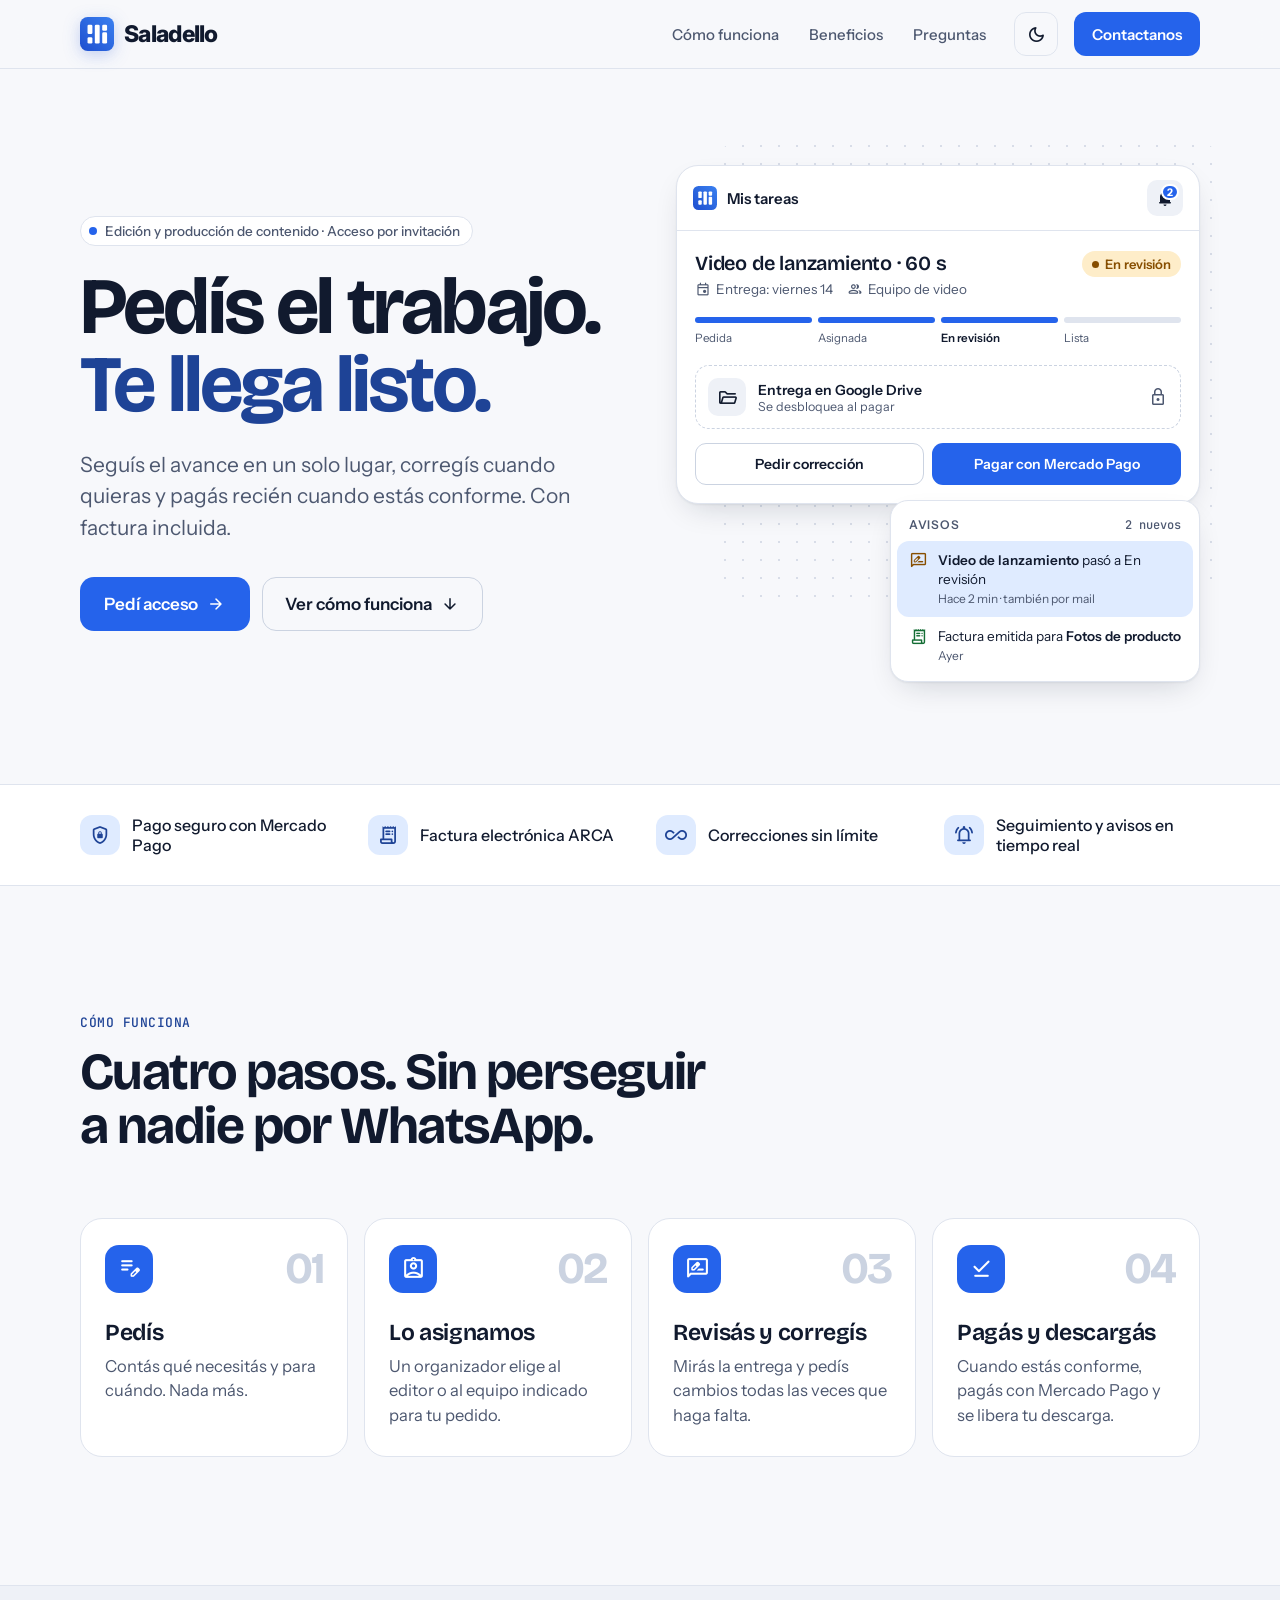
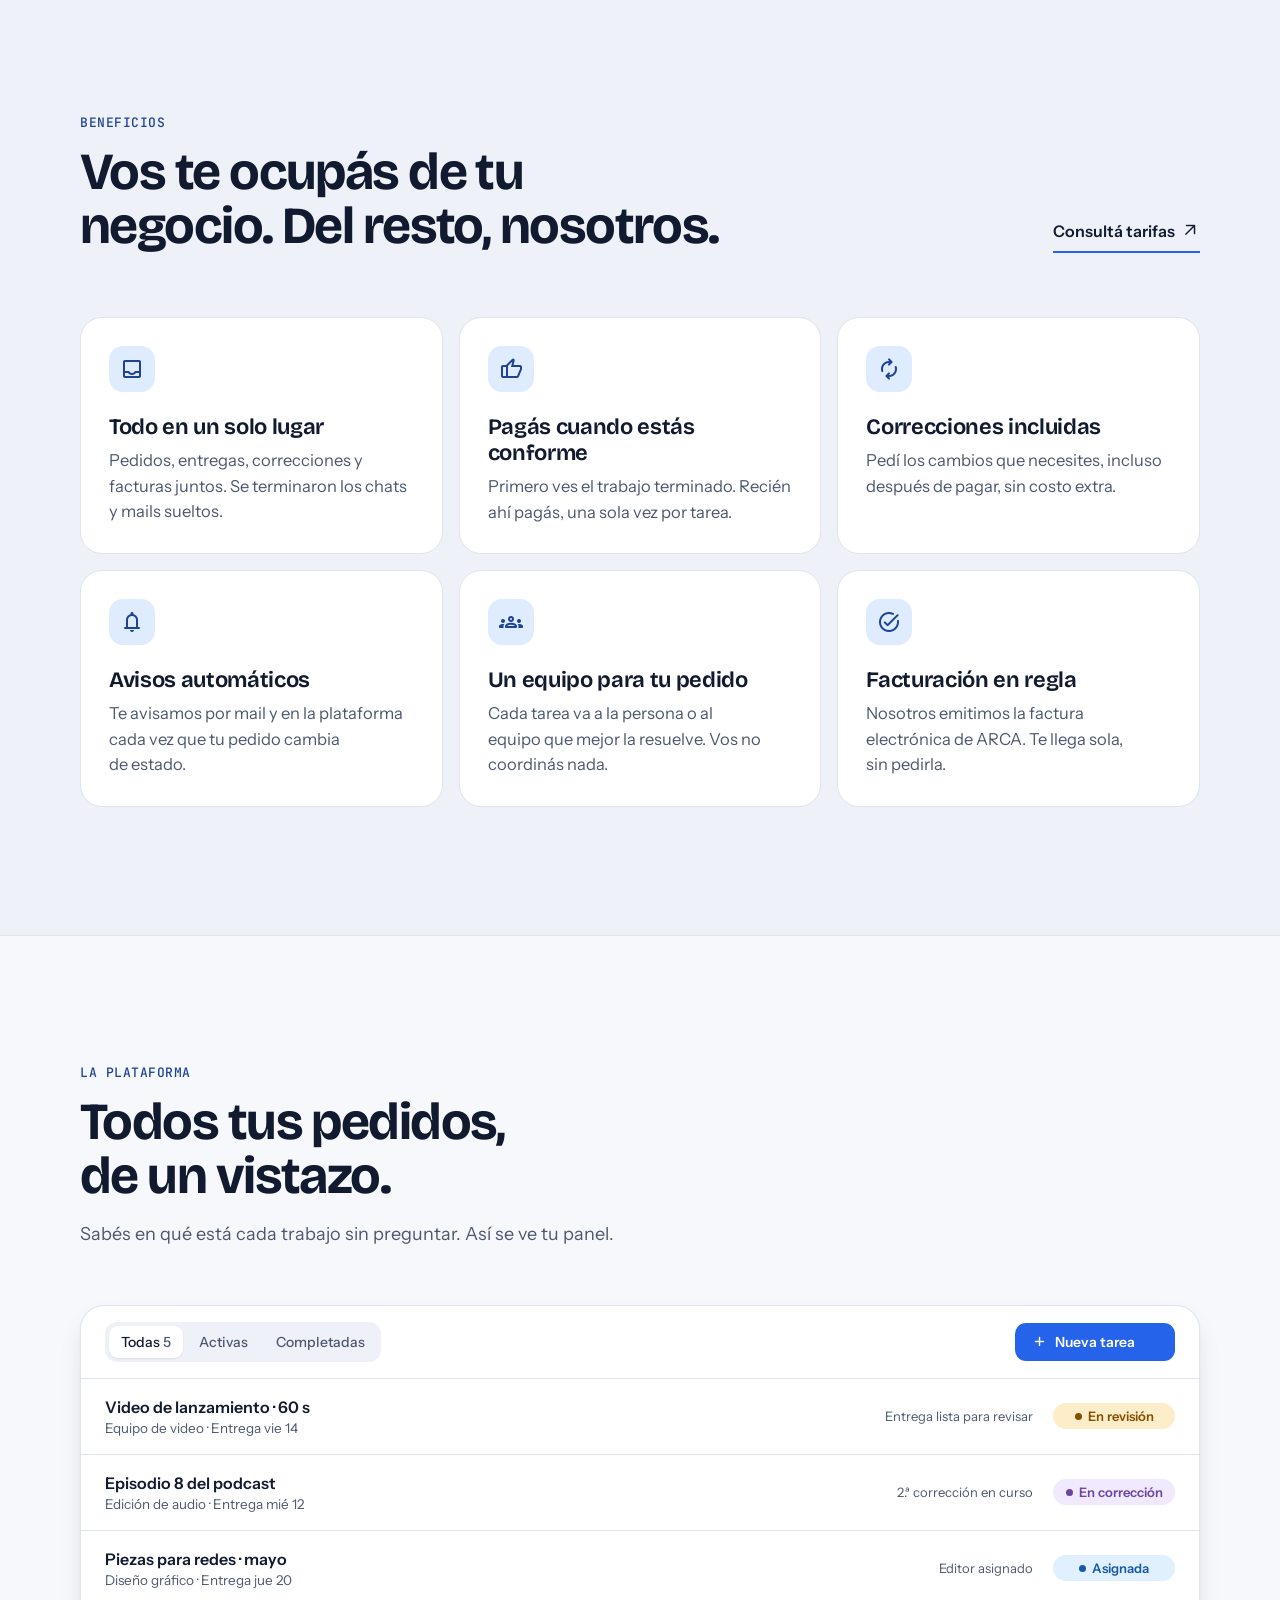
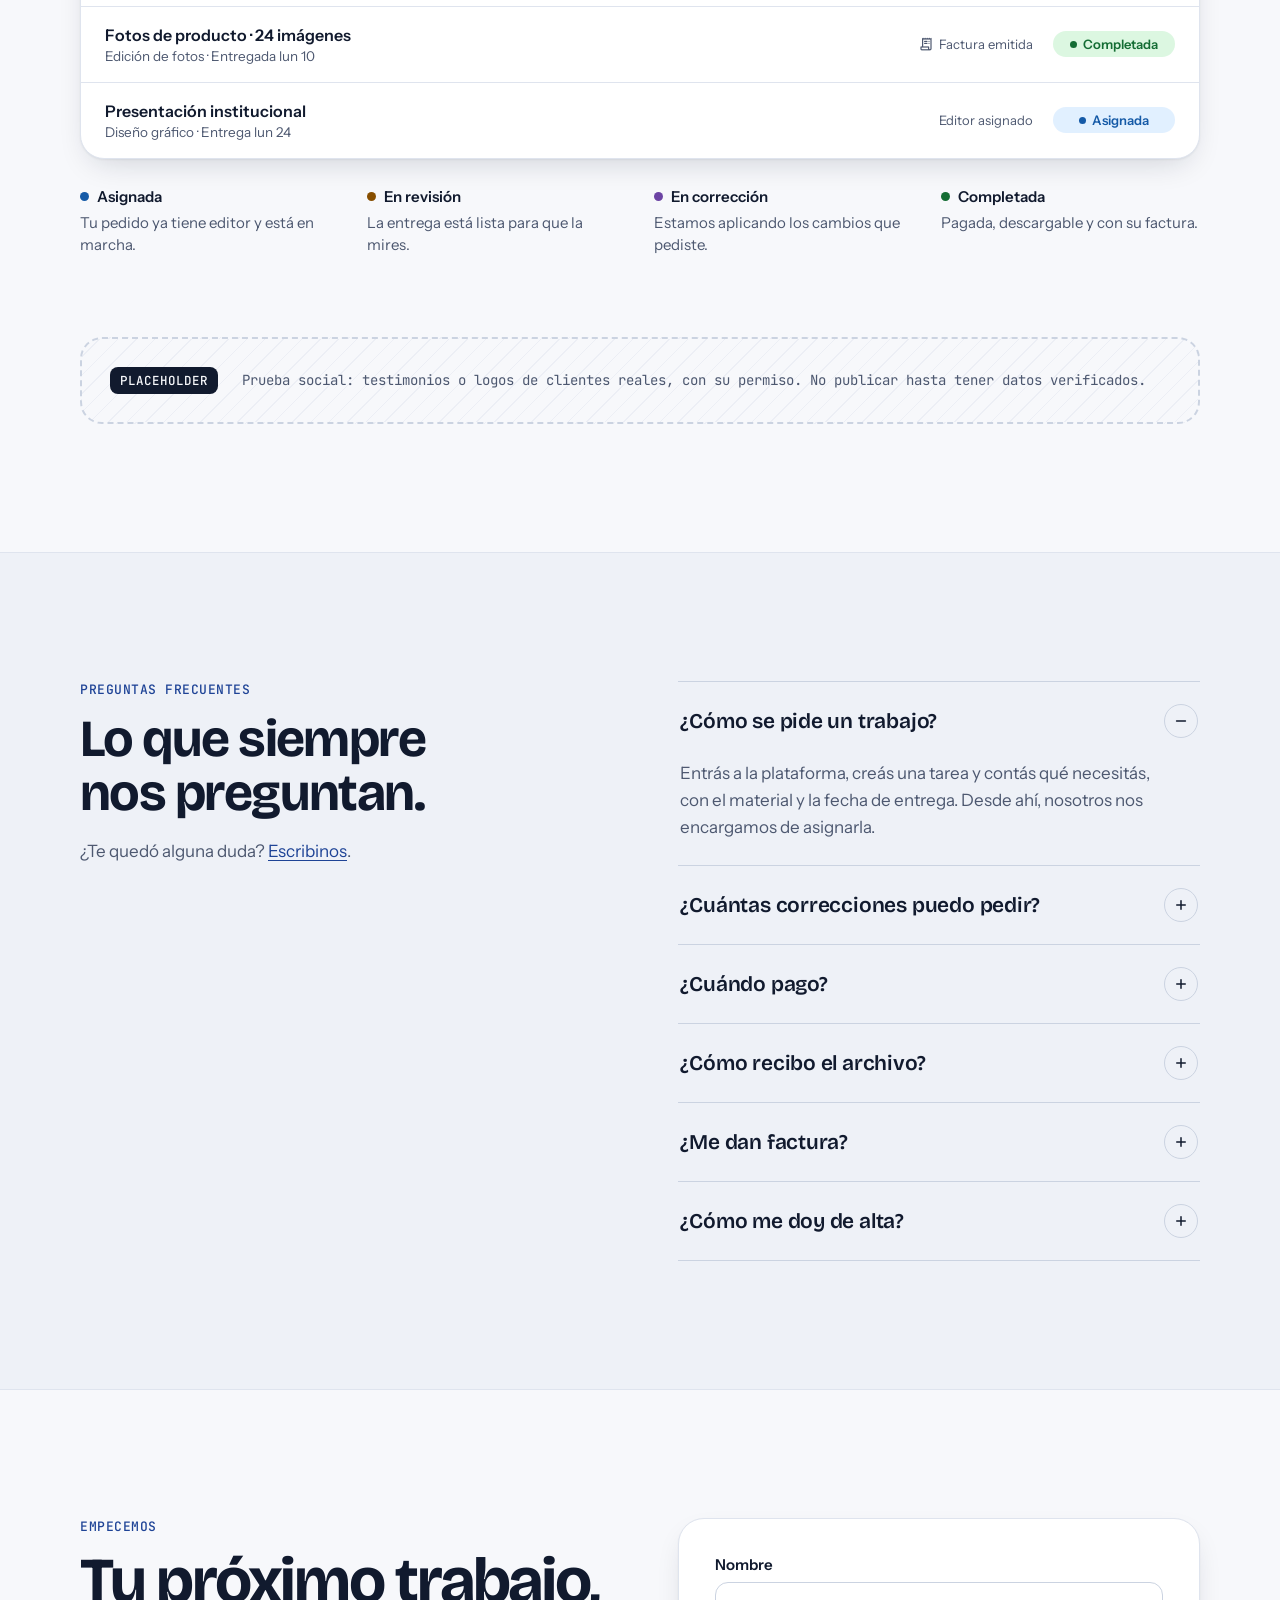
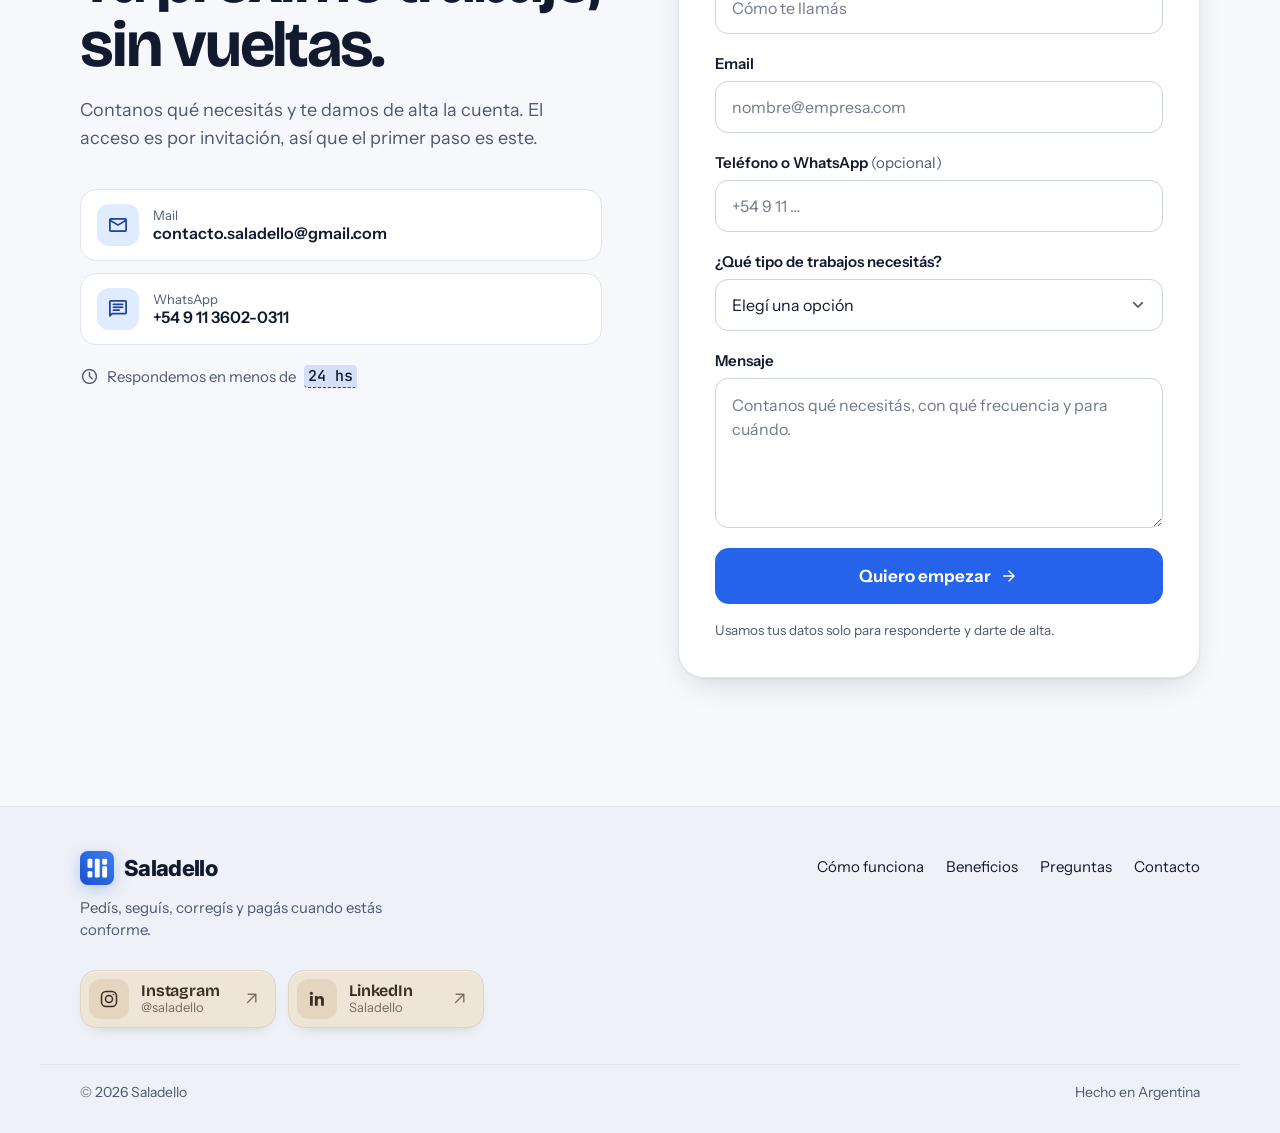
==== commit 80a6efd5: "Logo definitivo de Saladello y paleta azul - Ícono azul con barras + Saladello en header, pie y mock" ====
--- a/index.html
+++ b/index.html
@@ -5,8 +5,8 @@
 <meta name="viewport" content="width=device-width, initial-scale=1">
 <title>Saladello — Pedís el trabajo, te llega listo</title>
 <meta name="description" content="Pedí trabajos de edición a un equipo de editores, seguí el avance en un solo lugar, corregí cuando quieras y pagá recién cuando estás conforme, con factura incluida.">
-<meta name="theme-color" content="#F7F8F5" media="(prefers-color-scheme: light)">
-<meta name="theme-color" content="#0F1411" media="(prefers-color-scheme: dark)">
+<meta name="theme-color" content="#F7F8FB" media="(prefers-color-scheme: light)">
+<meta name="theme-color" content="#111A2E" media="(prefers-color-scheme: dark)">
 <link rel="icon" type="image/svg+xml" href="assets/favicon.svg">
 <meta property="og:title" content="Saladello — Pedís el trabajo, te llega listo">
 <meta property="og:description" content="Seguís el avance en un solo lugar, corregís cuando quieras y pagás recién cuando estás conforme. Con factura incluida.">
@@ -24,17 +24,28 @@
 </script>
 <link rel="preconnect" href="https://fonts.googleapis.com">
 <link rel="preconnect" href="https://fonts.gstatic.com" crossorigin>
-<link rel="stylesheet" href="https://fonts.googleapis.com/css2?family=Bricolage+Grotesque:opsz,wght@12..96,500..800&family=Instrument+Sans:wght@400..700&family=Inter:wght@800;900&family=JetBrains+Mono:wght@400;500&display=swap">
+<link rel="stylesheet" href="https://fonts.googleapis.com/css2?family=Bricolage+Grotesque:opsz,wght@12..96,500..800&family=Instrument+Sans:wght@400..700&family=Inter:wght@800&family=JetBrains+Mono:wght@400;500&display=swap">
 <link rel="stylesheet" href="https://fonts.googleapis.com/css2?family=Material+Symbols+Rounded:opsz,wght,FILL,GRAD@20..48,300..500,0..1,0&display=block">
 <link rel="stylesheet" href="styles.css">
 </head>
 <body>
 
 <svg width="0" height="0" style="position:absolute" aria-hidden="true">
-  <symbol id="leaf" viewBox="0 0 260 325">
-    <path d="M248 3C150 8 42 82 30 200c-3 32 0 58 4 70 92 2 196-55 218-178 6-34 3-64-4-89Z" fill="var(--brand)"/>
-    <path d="M44 268Q26 292 13 316" fill="none" stroke="var(--brand)" stroke-width="13" stroke-linecap="round"/>
-    <path d="M57 164l55 55 98-118" fill="none" stroke="#fff" stroke-width="26" stroke-linecap="round" stroke-linejoin="round"/>
+  <defs>
+    <linearGradient id="mark-grad" x1="1" y1="0" x2="0" y2="1">
+      <stop offset="0" stop-color="#3A80F0"/>
+      <stop offset="1" stop-color="#1E4FCF"/>
+    </linearGradient>
+  </defs>
+  <symbol id="mark" viewBox="0 0 280 280">
+    <rect width="280" height="280" rx="64" fill="url(#mark-grad)"/>
+    <g fill="#fff">
+      <rect x="62" y="63" width="40" height="78" rx="11"/>
+      <rect x="62" y="166" width="40" height="52" rx="11"/>
+      <rect x="122" y="63" width="40" height="155" rx="11"/>
+      <rect x="183" y="63" width="40" height="50" rx="11"/>
+      <rect x="183" y="126" width="40" height="92" rx="11"/>
+    </g>
   </symbol>
 </svg>
 
@@ -43,8 +54,8 @@
 <header class="site-header">
   <nav class="nav" aria-label="Principal">
     <a href="#inicio" class="brand" aria-label="Saladello, ir al inicio">
-      <svg class="leaf" aria-hidden="true"><use href="#leaf"/></svg>
-      <span class="wordmark" aria-hidden="true"><span class="wm-a">salad</span><span class="wm-b">ello</span></span>
+      <svg class="mark" aria-hidden="true"><use href="#mark"/></svg>
+      <span class="wordmark" aria-hidden="true">Saladello</span>
     </a>
     <div class="nav-links">
       <a href="#como-funciona">Cómo funciona</a>
@@ -80,7 +91,7 @@
     <div class="mock-dots" aria-hidden="true"></div>
     <div class="card mock-card" aria-hidden="true">
       <div class="mock-top">
-        <svg class="leaf leaf-xs"><use href="#leaf"/></svg>
+        <svg class="mark mark-xs"><use href="#mark"/></svg>
         <span class="mock-title">Mis tareas</span>
         <span class="bell"><span class="ms ms-fill">notifications</span><span class="badge">2</span></span>
       </div>
@@ -364,7 +375,7 @@
 <footer class="site-footer">
   <div class="wrap footer-top">
     <div class="footer-brand">
-      <a href="#inicio" class="brand" aria-label="Saladello, ir al inicio"><svg class="leaf" aria-hidden="true"><use href="#leaf"/></svg><span class="wordmark" aria-hidden="true"><span class="wm-a">salad</span><span class="wm-b">ello</span></span></a>
+      <a href="#inicio" class="brand" aria-label="Saladello, ir al inicio"><svg class="mark" aria-hidden="true"><use href="#mark"/></svg><span class="wordmark" aria-hidden="true">Saladello</span></a>
       <p>Pedís, seguís, corregís y pagás cuando estás conforme.</p>
     </div>
     <nav class="footer-nav" aria-label="Pie de página">
--- a/styles.css
+++ b/styles.css
@@ -1,11 +1,10 @@
 /* ===== Tokens ===== */
 :root{
-  /* Verde del logo: --brand es el verde de la hoja, --brand-dark el de "salad" */
-  --brand:#1BA34B;--brand-dark:#06301A;
-  --accent:#15843D;--on-accent:#FFFFFF;
-  --bg:#F7F8F5;--bg-2:#EEF2EC;--surface:#FFFFFF;--field:#FFFFFF;
-  --ink:#0E2618;--muted:#4E5D54;--line:#DEE5DB;--line-2:#C9D3C6;
-  --shadow:0 1px 2px rgba(14,38,24,.06),0 12px 32px -12px rgba(14,38,24,.2);
+  /* Colores del logo: azul del ícono y azul marino del texto */
+  --accent:#2563EB;--on-accent:#FFFFFF;
+  --bg:#F7F8FB;--bg-2:#EEF1F7;--surface:#FFFFFF;--field:#FFFFFF;
+  --ink:#111A2E;--muted:#4D5870;--line:#DFE4EE;--line-2:#CBD3E1;
+  --shadow:0 1px 2px rgba(17,26,46,.06),0 12px 32px -12px rgba(17,26,46,.2);
   --danger:oklch(0.5 0.19 27);--ok:oklch(0.5 0.13 150);
   --blue-fg:oklch(0.47 0.14 255);--blue-bg:oklch(0.95 0.03 255);
   --amber-fg:oklch(0.48 0.11 65);--amber-bg:oklch(0.95 0.05 85);
@@ -21,10 +20,9 @@
   color-scheme:light;
 }
 :root[data-theme="dark"]{
-  --brand:#27B35A;--brand-dark:#EAF3EC;
-  --accent:#2FBF62;--on-accent:#04220F;
-  --bg:#0F1411;--bg-2:#141B16;--surface:#19211B;--field:#121914;
-  --ink:#EEF3EE;--muted:#A3B1A7;--line:#26302A;--line-2:#35413A;
+  --accent:#3474EA;--on-accent:#FFFFFF;
+  --bg:#111A2E;--bg-2:#141E34;--surface:#19243D;--field:#131C31;
+  --ink:#F1F4FA;--muted:#A3AEC5;--line:#27324D;--line-2:#36435F;
   --shadow:0 1px 2px rgba(0,0,0,.4),0 16px 40px -16px rgba(0,0,0,.7);
   --danger:oklch(0.76 0.14 27);--ok:oklch(0.8 0.12 150);
   --blue-fg:oklch(0.82 0.09 255);--blue-bg:oklch(0.32 0.06 255);
@@ -78,12 +76,10 @@
 .nav{max-width:1200px;margin:0 auto;padding:0 var(--gutter);height:68px;display:flex;align-items:center;gap:16px}
 .brand{display:flex;align-items:center;gap:10px;text-decoration:none;color:var(--ink);margin-right:auto}
 .brand:hover{color:var(--ink)}
-.brand{gap:8px}
-.leaf{width:27px;height:34px;flex:none;display:block}
-.leaf-xs{width:19px;height:24px}
-.wordmark{font-family:'Inter',var(--display);font-weight:900;font-size:25px;line-height:1;letter-spacing:-0.045em;padding-bottom:2px}
-.wm-a{color:var(--brand-dark)}
-.wm-b{color:var(--brand)}
+.brand{gap:10px}
+.mark{width:34px;height:34px;flex:none;display:block;filter:drop-shadow(0 4px 8px rgba(30,79,207,.25))}
+.mark-xs{width:24px;height:24px;filter:none}
+.wordmark{font-family:'Inter',var(--display);font-weight:800;font-size:23px;line-height:1;letter-spacing:-0.03em;color:var(--ink)}
 .nav-links{display:flex;align-items:center;gap:6px}
 .nav-links a{color:var(--muted);text-decoration:none;font-weight:500;font-size:15px;padding:10px 12px;border-radius:10px;transition:color .2s}
 .nav-links a:hover{color:var(--ink)}
@@ -274,7 +270,7 @@
 .site-footer{border-top:1px solid var(--line);background:var(--bg-2)}
 .footer-top{padding-top:44px;padding-bottom:36px;display:flex;flex-wrap:wrap;gap:28px 48px;align-items:flex-start;justify-content:space-between}
 .footer-brand{display:flex;flex-direction:column;gap:12px;max-width:320px}
-.footer-brand .wordmark{font-size:24px}
+.footer-brand .wordmark{font-size:22px}
 .footer-brand p{margin:0;color:var(--muted);font-size:15px;line-height:1.5}
 .footer-nav{display:flex;flex-wrap:wrap;gap:6px 22px}
 .footer-nav a{color:var(--ink);text-decoration:none;font-size:15px;padding:6px 0}
